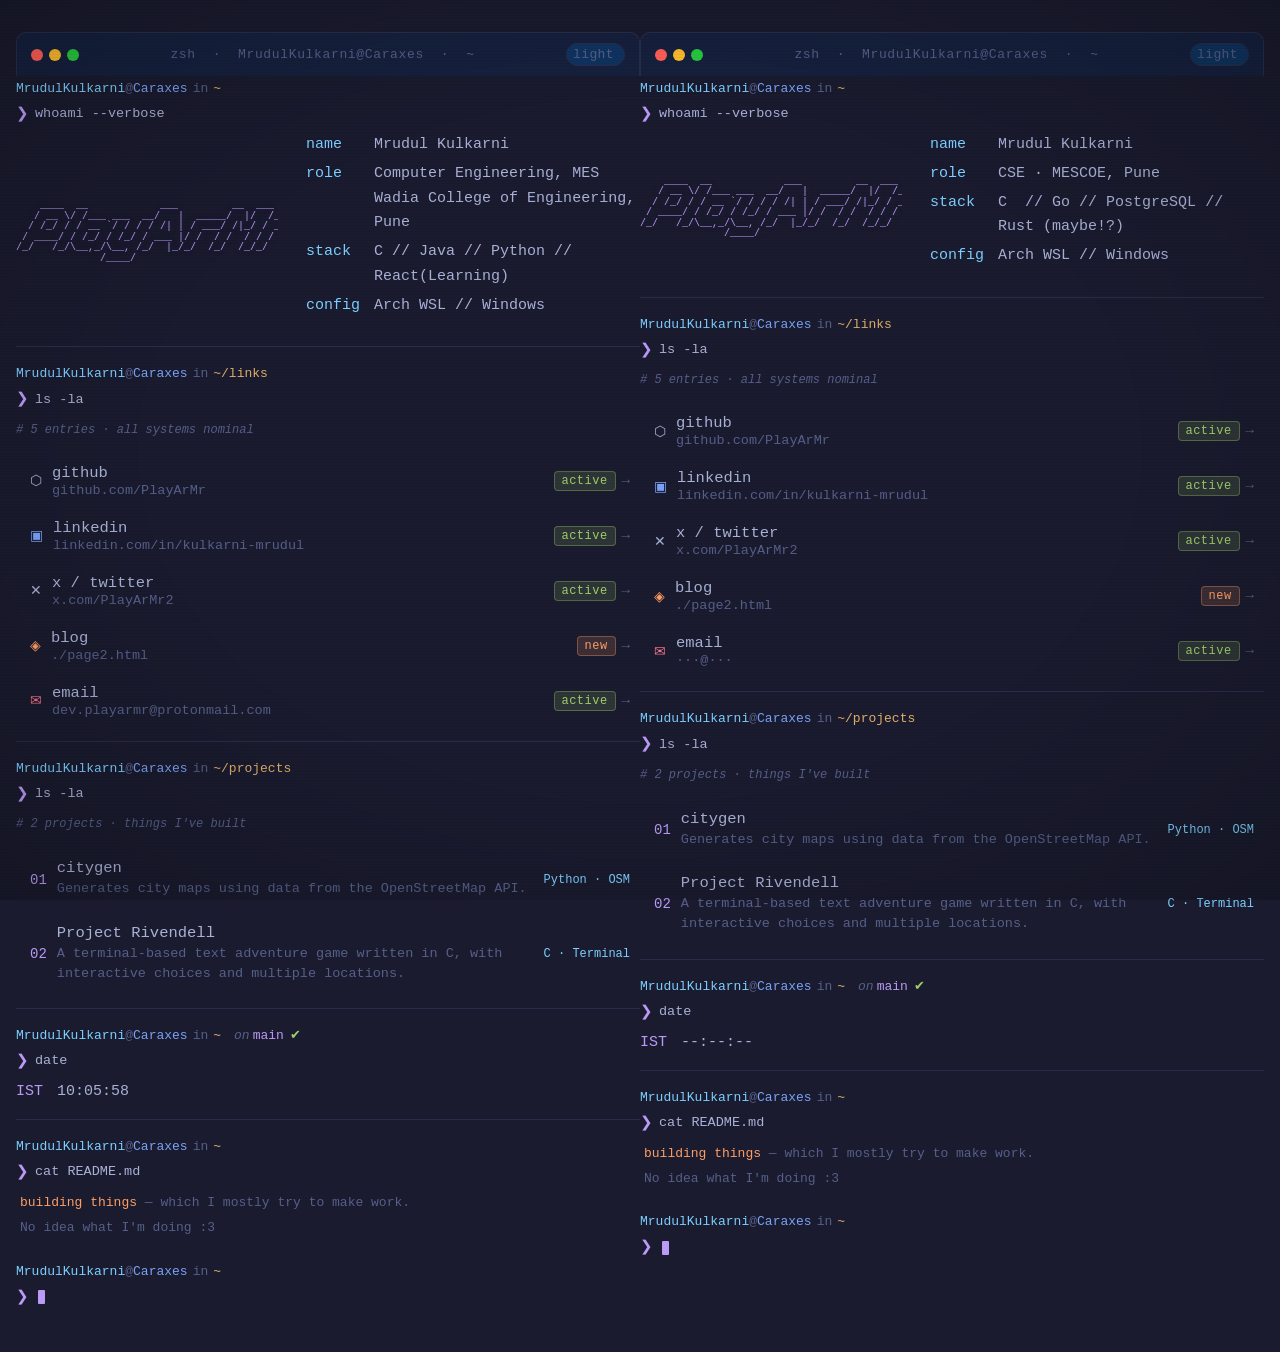
==== index.html @ 9d0b6195 "revamped theme" ====
<!DOCTYPE html>
<html lang="en">
<head>
<meta charset="UTF-8">
<meta name="viewport" content="width=device-width, initial-scale=1.0">
<title>MrudulKulkarni@Caraxes</title>
<style>

  @font-face {
    font-family: 'Fira Code Local';
    src: url('./fonts/FiraCode-Light.ttf') format('truetype');
    font-style: normal;
    font-weight: 300;
    font-display: swap;
  }

  @font-face {
    font-family: 'Fira Code Local';
    src: url('./fonts/FiraCode-Regular.ttf') format('truetype');
    font-style: normal;
    font-weight: 400;
    font-display: swap;
  }

  @font-face {
    font-family: 'Fira Code Local';
    src: url('./fonts/FiraCode-Medium.ttf') format('truetype');
    font-style: normal;
    font-weight: 500;
    font-display: swap;
  }

  @font-face {
    font-family: 'Fira Code Local';
    src: url('./fonts/FiraCode-SemiBold.ttf') format('truetype');
    font-style: normal;
    font-weight: 600;
    font-display: swap;
  }

  @font-face {
    font-family: 'Fira Code Local';
    src: url('./fonts/FiraCode-Bold.ttf') format('truetype');
    font-style: normal;
    font-weight: 700;
    font-display: swap;
  }

  *, *::before, *::after { box-sizing: border-box; margin: 0; padding: 0; }

  :root {
    /* AMOLED Cyberpunk — default */
    --bg: #000000;
    --bg2: #050608;
    --bg3: #0a0d10;
    --fg: #d7fff4;
    --dim: #66827a;
    --green: #39ff88;
    --blue: #00d9ff;
    --purple: #ff2bd6;
    --yellow: #ffe66d;
    --cyan: #00f0ff;
    --orange: #ff7a18;
    --pink: #ff2b6e;
    --red: #ff3158;
    --border: #17332f;
    --cursor: #39ff88;
    --seg-user: #00f0ff;
    --seg-host: #ff2bd6;
    --seg-dir: #ffe66d;
    --seg-git: #7a35ff;
    --seg-ok: #39ff88;
  }

  body.light {
    /* Mocha Sage — warm, soft, green-tinted light mode */
    --bg: #f0e6d6;
    --bg2: #e7dac7;
    --bg3: #d9c9b3;
    --fg: #342a22;
    --dim: #756b5f;
    --green: #617a62;
    --blue: #5b7770;
    --purple: #806879;
    --yellow: #9a7a4f;
    --cyan: #55766f;
    --orange: #966447;
    --pink: #8a6670;
    --red: #945e54;
    --border: #c5b39a;
    --cursor: #617a62;
    --seg-user: #55766f;
    --seg-host: #806879;
    --seg-dir: #806844;
    --seg-git: #70617a;
    --seg-ok: #617a62;
  }

  html, body {
    max-width: 100%;
    overflow-x: hidden;
  }

  body {
    background: var(--bg);
    color: var(--fg);
    font-family: 'Fira Code Local', 'Fira Code', 'Cascadia Mono', Consolas, monospace;
    min-height: 100vh;
    display: flex;
    align-items: flex-start;
    justify-content: center;
    padding: 2rem 1rem;
    transition: background 0.3s, color 0.3s;
  }

  .terminal { width: 100%; max-width: 700px; }


  /* ── CRT effect ─────────────────────────────────── */
  body::before {
    content: "";
    position: fixed;
    inset: 0;
    z-index: 9999;
    pointer-events: none;
    background: repeating-linear-gradient(
      to bottom,
      rgba(0, 240, 255, 0.035) 0px,
      rgba(0, 240, 255, 0.035) 1px,
      transparent 1px,
      transparent 3px
    );
    opacity: 0.7;
  }

  body::after {
    content: "";
    position: fixed;
    inset: 0;
    z-index: 10000;
    pointer-events: none;
    background: radial-gradient(
      ellipse at center,
      transparent 55%,
      rgba(0, 0, 0, 0.55) 100%
    );
  }

  body.light::before {
    background: repeating-linear-gradient(
      to bottom,
      rgba(70, 70, 55, 0.025) 0px,
      rgba(70, 70, 55, 0.025) 1px,
      transparent 1px,
      transparent 3px
    );
    opacity: 0.35;
  }

  body.light::after {
    background: radial-gradient(
      ellipse at center,
      transparent 58%,
      rgba(92, 76, 55, 0.08) 100%
    );
  }

  @media (prefers-reduced-motion: reduce) {
    body::before,
    body::after {
      opacity: 0.45;
    }
  }


  body.light::before {
    opacity: 0.22;
  }

  body.light::after {
    background: radial-gradient(
      ellipse at center,
      transparent 58%,
      rgba(92, 76, 55, 0.08) 100%
    );
  }

  body.light .window {
    box-shadow: 0 14px 45px rgba(76, 62, 43, 0.12);
  }


  body.light .ascii-art {
    color: #3f5f4b;
    font-weight: 600;
    text-shadow:
      0 1px 0 rgba(255, 250, 240, 0.75),
      0 0 1px rgba(63, 95, 75, 0.28);
    opacity: 1;
  }


  /* ── ASCII logo glitch ──────────────────────────── */
  .ascii-art {
    position: relative;
    animation: ascii-flicker 7s steps(1, end) infinite;
  }

  .ascii-art::before,
  .ascii-art::after {
    content: attr(data-ascii);
    position: absolute;
    inset: 0;
    pointer-events: none;
    white-space: pre;
    overflow: hidden;
    opacity: 0;
  }

  .ascii-art::before {
    color: var(--cyan);
    text-shadow: -2px 0 var(--cyan);
    animation: ascii-glitch-cyan 6s infinite steps(1, end);
  }

  .ascii-art::after {
    color: var(--pink);
    text-shadow: 2px 0 var(--pink);
    animation: ascii-glitch-pink 6s infinite steps(1, end);
  }

  @keyframes ascii-flicker {
    0%, 91%, 94%, 100% { opacity: 1; }
    92% { opacity: .92; }
    93% { opacity: .72; }
  }

  @keyframes ascii-glitch-cyan {
    0%, 88%, 90%, 100% {
      opacity: 0;
      transform: translateX(0);
      clip-path: inset(0 0 0 0);
    }
    89% {
      opacity: .7;
      transform: translateX(-3px);
      clip-path: inset(18% 0 61% 0);
    }
  }

  @keyframes ascii-glitch-pink {
    0%, 72%, 74%, 100% {
      opacity: 0;
      transform: translateX(0);
      clip-path: inset(0 0 0 0);
    }
    73% {
      opacity: .65;
      transform: translateX(3px);
      clip-path: inset(63% 0 14% 0);
    }
  }

  body.light .ascii-art::before,
  body.light .ascii-art::after {
    opacity: 0;
  }

  @media (prefers-reduced-motion: reduce) {
    .ascii-art,
    .ascii-art::before,
    .ascii-art::after {
      animation: none;
    }
  }

  /* ── Window chrome ─────────────────────────────── */
  .window-bar {
    background: var(--bg2);
    border: 1px solid var(--border);
    border-bottom: none;
    border-radius: 10px 10px 0 0;
    padding: 10px 14px;
    display: flex;
    align-items: center;
    gap: 10px;
    transition: background 0.3s, border-color 0.3s;
  }

  .dots { display: flex; gap: 6px; }
  .dot { width: 12px; height: 12px; border-radius: 50%; transition: filter 0.2s; }
  .dot:hover { filter: brightness(1.3); }
  .dot-red    { background: #ff5f57; }
  .dot-yellow { background: #febc2e; }
  .dot-green  { background: #28c840; }

  .win-title {
    flex: 1;
    text-align: center;
    font-size: 13px;
    color: var(--dim);
    letter-spacing: 0.05em;
    white-space: nowrap;
    overflow: hidden;
    text-overflow: ellipsis;
  }

  /* ── Theme toggle ──────────────────────────────── */
  .theme-btn {
    position: relative;
    display: flex;
    align-items: center;
    gap: 6px;
    background: var(--bg3);
    border: 1px solid var(--border);
    border-radius: 20px;
    padding: 3px 10px 3px 6px;
    cursor: pointer;
    font-family: inherit;
    font-size: 13px;
    color: var(--dim);
    transition: all 0.25s;
    flex-shrink: 0;
    letter-spacing: 0.03em;
    outline: none;
  }
  .theme-btn:hover { color: var(--purple); border-color: var(--purple); background: color-mix(in srgb, var(--purple) 10%, var(--bg2)); }
  .theme-btn:focus-visible { box-shadow: 0 0 0 2px var(--purple); }


  .line { margin-bottom: 6px; font-size: clamp(11.5px, 2.8vw, 13.5px); line-height: 1.65; word-break: break-word; }
  .line.gap { margin-bottom: 14px; }

  .comment { color: var(--dim); font-style: italic; font-size: clamp(10px, 2.4vw, 12px); }

  /* ── Starship-style prompt ─────────────────────── */
  /*
    Layout (Tokyo Night / Starship-inspired):

    Line 1:  [user@host] [~/path] [on  branch] [✓]
    Line 2:  ❯ command

    Segments use colored text groups, not powerline glyphs,
    to stay font-agnostic. Arrow separators between groups.
  */

  .prompt-block { margin-bottom: 4px; }

  .prompt-line1 {
    display: flex;
    flex-wrap: wrap;
    align-items: center;
    gap: 0;
    font-size: clamp(11px, 2.6vw, 13px);
    line-height: 2;
  }

  .prompt-line2 {
    display: flex;
    flex-wrap: wrap;
    align-items: center;
    font-size: clamp(11.5px, 2.8vw, 13.5px);
    line-height: 1.7;
  }

  /* Segment groups */
  .seg { display: inline-flex; align-items: center; gap: 0; }

  /* user@host — teal/cyan */
  .seg-user   { color: var(--cyan);   font-weight: 500; }
  .seg-at     { color: var(--dim);    }
  .seg-host   { color: var(--blue);   font-weight: 500; }

  /* separator */
  .sep { color: var(--dim); margin: 0 5px; }

  /* directory */
  .seg-dir    { color: var(--yellow); }

  /* git — "on  branch" style */
  .seg-git-wrap { display: inline-flex; align-items: center; gap: 3px; }
  .seg-on     { color: var(--dim);    font-style: italic; }
  .seg-branch { color: var(--purple); font-weight: 500; }

  /* exit status */
  .seg-ok     { color: var(--green);  margin-left: 6px; }

  /* line 2 — arrow + command */
  .ps-arrow   { color: var(--purple); margin-right: 6px; font-size: 1.1em; }
  .ps-cmd     { color: var(--fg); }

  /* ── Cursor ────────────────────────────────────── */
  .cursor-blink {
    display: inline-block;
    width: 7px; height: 14px;
    background: var(--cursor);
    vertical-align: middle;
    margin-left: 3px;
    animation: blink 1.1s steps(1) infinite;
    border-radius: 1px;
    transition: background 0.3s;
  }
  @keyframes blink { 0%,49%{opacity:1} 50%,100%{opacity:0} }



  .ascii-art {
    margin: 4px 0 12px;
    color: var(--purple);
    font-family: 'Fira Code Local', 'Fira Code', 'Cascadia Mono', Consolas, monospace;
    font-size: clamp(7px, 1.7vw, 10px);
    line-height: 1.05;
    white-space: pre;
    overflow-x: auto;
    user-select: none;
    text-shadow: 0 0 8px color-mix(in srgb, var(--purple) 25%, transparent);
  }


  /* ── Fastfetch-style identity block ─────────────── */
  .fastfetch {
    display: grid;
    grid-template-columns: minmax(0, 42%) minmax(0, 1fr);
    align-items: center;
    gap: clamp(12px, 3vw, 22px);
    margin: 4px 0 10px;
    min-width: 0;
    max-width: 100%;
    overflow: hidden;
  }

  .fastfetch .ascii-art {
    margin: 0;
    min-width: 0;
    max-width: 100%;
    overflow: hidden;
  }

  .fastfetch .whoami-block {
    margin: 0;
    min-width: 0;
  }

  @media (max-width: 560px) {
    .fastfetch {
      grid-template-columns: 1fr;
      gap: 12px;
      overflow: visible;
    }

    .fastfetch .ascii-art {
      overflow-x: auto;
      max-width: 100%;
    }
  }

  /* ── Projects ───────────────────────────────────── */
  .projects { display: grid; gap: 4px; margin: 4px 0 2px; }
  .project-row {
    display: grid;
    grid-template-columns: auto 1fr auto;
    align-items: center;
    gap: 10px;
    padding: 10px 10px 10px 12px;
    border-left: 2px solid transparent;
    border-radius: 0 6px 6px 0;
    color: inherit;
    transition: border-color 0.15s, background 0.15s;
  }
  .project-row:hover, .project-row:focus-visible {
    border-left-color: var(--purple);
    background: color-mix(in srgb, var(--purple) 6%, transparent);
    outline: none;
  }
  .project-index { color: var(--purple); font-size: 14px; }
  .project-info { min-width: 0; }
  .project-name {
    display: block;
    color: var(--fg);
    font-size: clamp(14px, 3vw, 15.5px);
    font-weight: 500;
  }
  .project-desc {
    display: block;
    margin-top: 2px;
    color: var(--dim);
    font-size: clamp(11.5px, 2.4vw, 13.5px);
    line-height: 1.5;
  }
  .project-stack {
    color: var(--cyan);
    font-size: clamp(11px, 2.2vw, 12px);
    white-space: nowrap;
  }
  @media (max-width: 520px) {
    .project-row { grid-template-columns: auto 1fr; }
    .project-stack { grid-column: 2; white-space: normal; }
  }

  /* ── Misc layout ───────────────────────────────── */
  .divider {
    border: none;
    border-top: 1px solid var(--border);
    margin: 14px 0;
    transition: border-color 0.3s;
  }

  .whoami-block {
    display: grid;
    grid-template-columns: auto 1fr;
    gap: 4px 14px;
    margin: 4px 0 2px;
    font-size: clamp(13px, 2.7vw, 15px);
  }
  .wk { color: var(--cyan); white-space: nowrap; }
  .wv { color: var(--fg); word-break: break-word; }

  .readme {
    font-size: clamp(11.5px, 2.6vw, 13px);
    line-height: 1.9;
    padding-left: 4px;
    margin-top: 6px;
    margin-bottom: 18px;
  }

  .clock-block {
    display: grid;
    grid-template-columns: auto 1fr;
    gap: 4px 14px;
    margin: 4px 0;
    font-size: clamp(13px, 2.7vw, 15px);
  }
  .ck { color: var(--purple); white-space: nowrap; }
  .cv { color: var(--fg); font-variant-numeric: tabular-nums; }

  /* ── Link rows ─────────────────────────────────── */
  a { text-decoration: none; }

  .link-row {
    display: flex;
    align-items: center;
    padding: 9px 10px 9px 12px;
    border-left: 2px solid transparent;
    transition: border-color 0.15s, background 0.15s;
    border-radius: 0 6px 6px 0;
    margin-bottom: 3px;
    gap: 10px;
    min-width: 0;
    color: inherit;
  }
  .link-row:hover, .link-row:focus-visible {
    border-left-color: var(--purple);
    background: color-mix(in srgb, var(--purple) 6%, transparent);
    outline: none;
  }
  .link-row:hover .link-arrow { color: var(--purple); }
  .link-row:hover .link-name  { color: var(--fg); font-weight: 500; }

  .link-icon { font-size: 14px; flex-shrink: 0; }
  .icon-github   { color: var(--fg);     }
  .icon-linkedin { color: var(--blue);   }
  .icon-blog     { color: var(--orange); }
  .icon-x        { color: var(--fg);     }
  .icon-mail     { color: var(--pink);   }

  .link-info { display: flex; flex-direction: column; min-width: 0; flex: 1; gap: 1px; }
  .link-name { font-size: clamp(14px, 3vw, 15.5px); color: var(--fg); font-weight: 400; transition: color 0.15s; }
  .link-url  { font-size: clamp(11.5px, 2.4vw, 13.5px); color: var(--dim); white-space: nowrap; overflow: hidden; text-overflow: ellipsis; }

  .link-right { display: flex; align-items: center; gap: 6px; flex-shrink: 0; }

  .badge {
    font-size: clamp(11px, 2.2vw, 12px);
    padding: 2px 7px;
    border-radius: 4px;
    font-weight: 500;
    letter-spacing: 0.04em;
    white-space: nowrap;
  }
  .badge-active {
    background: color-mix(in srgb, var(--green) 15%, transparent);
    color: var(--green);
    border: 1px solid color-mix(in srgb, var(--green) 35%, transparent);
  }
  .badge-new {
    background: color-mix(in srgb, var(--orange) 15%, transparent);
    color: var(--orange);
    border: 1px solid color-mix(in srgb, var(--orange) 35%, transparent);
  }

  .link-arrow { color: var(--dim); font-size: 14px; transition: color 0.15s; }

  @media (prefers-reduced-motion: reduce) {
    .cursor-blink { animation: none; opacity: 1; }
  }
</style>
</head>
<body id="body">
<div class="terminal">

  <!-- Window chrome -->
  <div class="window-bar">
    <div class="dots">
      <div class="dot dot-red"    title="Close"></div>
      <div class="dot dot-yellow" title="Minimize"></div>
      <div class="dot dot-green"  title="Maximize"></div>
    </div>
    <div class="win-title">zsh &nbsp;·&nbsp; MrudulKulkarni@Caraxes &nbsp;·&nbsp; ~</div>
    <button class="theme-btn" onclick="toggleTheme()" id="toggleBtn" aria-label="Toggle colour theme">
      <span id="themeLabel">light</span>
    </button>
  </div>

  <div class="terminal-body">

    <!-- whoami -->
    <div class="line">
      <div class="prompt-block">
        <div class="prompt-line1">
          <span class="seg">
            <span class="seg-user">MrudulKulkarni</span><span class="seg-at">@</span><span class="seg-host">Caraxes</span>
          </span>
          <span class="sep">in</span>
          <span class="seg">
            <span class="seg-dir">~</span>
          </span>
        </div>
        <div class="prompt-line2">
          <span class="ps-arrow">❯</span>
          <span class="ps-cmd">whoami --verbose</span>
        </div>
      </div>
    </div>

    <div class="fastfetch">
      <pre class="ascii-art" aria-label="ASCII art" data-ascii="    ____  __            ___         __  ___    
   / __ \/ /___ ___  __/   |  _____/  |/  /____
  / /_/ / / __ `/ / / / /| | / ___/ /|_/ / ___/
 / ____/ / /_/ / /_/ / ___ |/ /  / /  / / /    
/_/   /_/\__,_/\__, /_/  |_/_/  /_/  /_/_/     
              /____/                            ">    ____  __            ___         __  ___    
   / __ \/ /___ ___  __/   |  _____/  |/  /____
  / /_/ / / __ `/ / / / /| | / ___/ /|_/ / ___/
 / ____/ / /_/ / /_/ / ___ |/ /  / /  / / /    
/_/   /_/\__,_/\__, /_/  |_/_/  /_/  /_/_/     
              /____/                            </pre>
      <div class="line gap">
      <div class="whoami-block">
        <span class="wk">name</span>   <span class="wv">Mrudul Kulkarni</span>
        <span class="wk">role</span>   <span class="wv">Computer Engineering, MES Wadia College of Engineering, Pune</span>
        <span class="wk">stack</span>  <span class="wv">C // Java // Python // React(Learning)</span>
        <span class="wk">config</span> <span class="wv">Arch WSL // Windows</span>
      </div>
    </div>
    </div><hr class="divider">

    <!-- ls links -->
    <div class="line">
      <div class="prompt-block">
        <div class="prompt-line1">
          <span class="seg">
            <span class="seg-user">MrudulKulkarni</span><span class="seg-at">@</span><span class="seg-host">Caraxes</span>
          </span>
          <span class="sep">in</span>
          <span class="seg">
            <span class="seg-dir">~/links</span>
          </span>
        </div>
        <div class="prompt-line2">
          <span class="ps-arrow">❯</span>
          <span class="ps-cmd">ls -la</span>
        </div>
      </div>
    </div>

    <div class="line gap">
      <span class="comment"># 5 entries · all systems nominal</span>
    </div>

    <a class="link-row" href="https://github.com/PlayArMr" target="_blank" rel="noopener">
      <span class="link-icon icon-github">⬡</span>
      <div class="link-info">
        <span class="link-name">github</span>
        <span class="link-url">github.com/PlayArMr</span>
      </div>
      <div class="link-right">
        <span class="badge badge-active">active</span>
        <span class="link-arrow">→</span>
      </div>
    </a>

    <a class="link-row" href="https://linkedin.com/in/kulkarni-mrudul" target="_blank" rel="noopener">
      <span class="link-icon icon-linkedin">▣</span>
      <div class="link-info">
        <span class="link-name">linkedin</span>
        <span class="link-url">linkedin.com/in/kulkarni-mrudul</span>
      </div>
      <div class="link-right">
        <span class="badge badge-active">active</span>
        <span class="link-arrow">→</span>
      </div>
    </a>

    <a class="link-row" href="https://x.com/PlayArMr2" target="_blank" rel="noopener">
      <span class="link-icon icon-x">✕</span>
      <div class="link-info">
        <span class="link-name">x / twitter</span>
        <span class="link-url">x.com/PlayArMr2</span>
      </div>
      <div class="link-right">
        <span class="badge badge-active">active</span>
        <span class="link-arrow">→</span>
      </div>
    </a>

    <a class="link-row" href="./page2.html">
      <span class="link-icon icon-blog">◈</span>
      <div class="link-info">
        <span class="link-name">blog</span>
        <span class="link-url">./page2.html</span>
      </div>
      <div class="link-right">
        <span class="badge badge-new">new</span>
        <span class="link-arrow">→</span>
      </div>
    </a>

    <a class="link-row" id="email-link" href="#">
      <span class="link-icon icon-mail">✉</span>
      <div class="link-info">
        <span class="link-name">email</span>
        <span class="link-url" id="email-display">···@···</span>
      </div>
      <div class="link-right">
        <span class="badge badge-active">active</span>
        <span class="link-arrow">→</span>
      </div>
    </a>


    <hr class="divider">

    <!-- projects -->
    <div class="line">
      <div class="prompt-block">
        <div class="prompt-line1">
          <span class="seg">
            <span class="seg-user">MrudulKulkarni</span><span class="seg-at">@</span><span class="seg-host">Caraxes</span>
          </span>
          <span class="sep">in</span>
          <span class="seg">
            <span class="seg-dir">~/projects</span>
          </span>
        </div>
        <div class="prompt-line2">
          <span class="ps-arrow">❯</span>
          <span class="ps-cmd">ls -la</span>
        </div>
      </div>
    </div>

    <div class="line gap">
      <span class="comment"># 2 projects · things I've built</span>
    </div>

    <div class="projects">
      <a class="project-row" href="https://github.com/PlayArMr/citygen" target="_blank" rel="noopener" aria-label="CityGen">
        <span class="project-index">01</span>
        <span class="project-info">
          <span class="project-name">citygen</span>
          <span class="project-desc">Generates city maps using data from the OpenStreetMap API.</span>
        </span>
        <span class="project-stack">Python · OSM</span>
      </a>

      <a class="project-row" href="https://github.com/PlayArMr/Project_Rivendell" target="_blank" rel="noopener" aria-label="Project Rivendell">
        <span class="project-index">02</span>
        <span class="project-info">
          <span class="project-name">Project Rivendell</span>
          <span class="project-desc">A terminal-based text adventure game written in C, with interactive choices and multiple locations.</span>
        </span>
        <span class="project-stack">C · Terminal</span>
      </a>
    </div>

    <hr class="divider">

    <!-- date -->
    <div class="line">
      <div class="prompt-block">
        <div class="prompt-line1">
          <span class="seg">
            <span class="seg-user">MrudulKulkarni</span><span class="seg-at">@</span><span class="seg-host">Caraxes</span>
          </span>
          <span class="sep">in</span>
          <span class="seg">
            <span class="seg-dir">~</span>
          </span>
          <span class="sep" style="margin-left:8px;"></span>
          <span class="seg-git-wrap">
            <span class="seg-on">on</span>
            
            <span class="seg-branch">main</span>
          </span>
          <span class="seg-ok" title="last exit: 0">✔</span>
        </div>
        <div class="prompt-line2">
          <span class="ps-arrow">❯</span>
          <span class="ps-cmd">date</span>
        </div>
      </div>
    </div>

    <div class="line gap">
      <div class="clock-block">
        <span class="ck">IST</span><span class="cv" id="clock-ist">--:--:--</span>
      </div>
    </div>

    <hr class="divider">

    <!-- README -->
    <div class="line">
      <div class="prompt-block">
        <div class="prompt-line1">
          <span class="seg">
            <span class="seg-user">MrudulKulkarni</span><span class="seg-at">@</span><span class="seg-host">Caraxes</span>
          </span>
          <span class="sep">in</span>
          <span class="seg">
            <span class="seg-dir">~</span>
          </span>
        </div>
        <div class="prompt-line2">
          <span class="ps-arrow">❯</span>
          <span class="ps-cmd">cat README.md</span>
        </div>
      </div>
    </div>

    <div class="readme">
      <span style="color:var(--orange)">building things</span><span style="color:var(--dim)"> — which I mostly try to make work.</span><br>
      <span style="color:var(--dim)">No idea what I'm doing :3</span>
    </div>

    <!-- Final blinking prompt -->
    <div class="prompt-block">
      <div class="prompt-line1">
        <span class="seg">
          <span class="seg-user">MrudulKulkarni</span><span class="seg-at">@</span><span class="seg-host">Caraxes</span>
        </span>
        <span class="sep">in</span>
        <span class="seg">
          <span class="seg-dir">~</span>
        </span>
      </div>
      <div class="prompt-line2">
        <span class="ps-arrow">❯</span>
        <span class="cursor-blink"></span>
      </div>
    </div>

  </div>
</div>

<script>
  function toggleTheme() {
    const body  = document.getElementById('body');
    const label = document.getElementById('themeLabel');
    const isLight = body.classList.toggle('light');
    label.textContent = isLight ? 'dark' : 'light';
  }

  function pad(n) { return String(n).padStart(2, '0'); }

  function formatTime(date, offsetMinutes) {
    const utcMs = date.getTime() + date.getTimezoneOffset() * 60000;
    const local  = new Date(utcMs + offsetMinutes * 60000);
    return pad(local.getHours()) + ':' + pad(local.getMinutes()) + ':' + pad(local.getSeconds());
  }
  function updateClocks() {
    const now = new Date();
    document.getElementById('clock-ist').textContent = formatTime(now, 330);
  }

  updateClocks();
  setInterval(updateClocks, 1000);

  (function() {
    const user   = 'dev.playarmr';
    const domain = 'protonmail.com';
    const addr   = user + '@' + domain;
    document.getElementById('email-link').href             = 'mailto:' + addr;
    document.getElementById('email-display').textContent   = addr;
  })();
</script>
</body>
</html>
<!DOCTYPE html>
<html lang="en">
<head>
<meta charset="UTF-8">
<meta name="viewport" content="width=device-width, initial-scale=1.0">
<title>MrudulKulkarni@Caraxes</title>
<style>

  @font-face {
    font-family: 'Fira Code Local';
    src: url('./fonts/FiraCode-Light.ttf') format('truetype');
    font-style: normal;
    font-weight: 300;
    font-display: swap;
  }

  @font-face {
    font-family: 'Fira Code Local';
    src: url('./fonts/FiraCode-Regular.ttf') format('truetype');
    font-style: normal;
    font-weight: 400;
    font-display: swap;
  }

  @font-face {
    font-family: 'Fira Code Local';
    src: url('./fonts/FiraCode-Medium.ttf') format('truetype');
    font-style: normal;
    font-weight: 500;
    font-display: swap;
  }

  @font-face {
    font-family: 'Fira Code Local';
    src: url('./fonts/FiraCode-SemiBold.ttf') format('truetype');
    font-style: normal;
    font-weight: 600;
    font-display: swap;
  }

  @font-face {
    font-family: 'Fira Code Local';
    src: url('./fonts/FiraCode-Bold.ttf') format('truetype');
    font-style: normal;
    font-weight: 700;
    font-display: swap;
  }

  *, *::before, *::after { box-sizing: border-box; margin: 0; padding: 0; }

  :root {
    /* Tokyo Night Dark */
    --bg:        #1a1b2e;
    --bg2:       #16213e;
    --bg3:       #0f3460;
    --fg:        #a9b1d6;
    --dim:       #565f89;
    --green:     #9ece6a;
    --blue:      #7aa2f7;
    --purple:    #bb9af7;
    --yellow:    #e0af68;
    --cyan:      #7dcfff;
    --orange:    #ff9e64;
    --pink:      #f7768e;
    --red:       #f7768e;
    --border:    #2a2d4a;
    --cursor:    #bb9af7;

    /* Powerline segment bg colors */
    --seg-user:   #41a6b5;
    --seg-host:   #7aa2f7;
    --seg-dir:    #394b70;
    --seg-git:    #3d59a1;
    --seg-ok:     #9ece6a;
  }

  body.light {
    --bg:        #d5d6db;
    --bg2:       #cbccd1;
    --bg3:       #9699a3;
    --fg:        #343b58;
    --dim:       #8c8fa1;
    --green:     #485e30;
    --blue:      #34548a;
    --purple:    #5a4a78;
    --yellow:    #8f5e15;
    --cyan:      #0f4b6e;
    --orange:    #965027;
    --pink:      #8c4351;
    --red:       #8c4351;
    --border:    #b8bac8;
    --cursor:    #5a4a78;

    --seg-user:   #166775;
    --seg-host:   #34548a;
    --seg-dir:    #8c96c3;
    --seg-git:    #3d59a1;
    --seg-ok:     #485e30;
  }

  body {
    background: var(--bg);
    color: var(--fg);
    font-family: 'Fira Code Local', 'Fira Code', 'Cascadia Mono', Consolas, monospace;
    min-height: 100vh;
    display: flex;
    align-items: flex-start;
    justify-content: center;
    padding: 2rem 1rem;
    transition: background 0.3s, color 0.3s;
  }

  .terminal { width: 100%; max-width: 700px; }


  /* ── CRT effect ─────────────────────────────────── */
  body::before {
    content: "";
    position: fixed;
    inset: 0;
    z-index: 9999;
    pointer-events: none;
    background: repeating-linear-gradient(
      to bottom,
      rgba(0, 0, 0, 0.055) 0px,
      rgba(0, 0, 0, 0.055) 1px,
      transparent 1px,
      transparent 3px
    );
    opacity: 0.7;
  }

  body::after {
    content: "";
    position: fixed;
    inset: 0;
    z-index: 10000;
    pointer-events: none;
    background: radial-gradient(
      ellipse at center,
      transparent 55%,
      rgba(0, 0, 0, 0.18) 100%
    );
  }

  @media (prefers-reduced-motion: reduce) {
    body::before,
    body::after {
      opacity: 0.45;
    }
  }

  /* ── Window chrome ─────────────────────────────── */
  .window-bar {
    background: var(--bg2);
    border: 1px solid var(--border);
    border-bottom: none;
    border-radius: 10px 10px 0 0;
    padding: 10px 14px;
    display: flex;
    align-items: center;
    gap: 10px;
    transition: background 0.3s, border-color 0.3s;
  }

  .dots { display: flex; gap: 6px; }
  .dot { width: 12px; height: 12px; border-radius: 50%; transition: filter 0.2s; }
  .dot:hover { filter: brightness(1.3); }
  .dot-red    { background: #ff5f57; }
  .dot-yellow { background: #febc2e; }
  .dot-green  { background: #28c840; }

  .win-title {
    flex: 1;
    text-align: center;
    font-size: 13px;
    color: var(--dim);
    letter-spacing: 0.05em;
    white-space: nowrap;
    overflow: hidden;
    text-overflow: ellipsis;
  }

  /* ── Theme toggle ──────────────────────────────── */
  .theme-btn {
    position: relative;
    display: flex;
    align-items: center;
    gap: 6px;
    background: var(--bg3);
    border: 1px solid var(--border);
    border-radius: 20px;
    padding: 3px 10px 3px 6px;
    cursor: pointer;
    font-family: inherit;
    font-size: 13px;
    color: var(--dim);
    transition: all 0.25s;
    flex-shrink: 0;
    letter-spacing: 0.03em;
    outline: none;
  }
  .theme-btn:hover { color: var(--purple); border-color: var(--purple); background: color-mix(in srgb, var(--purple) 10%, var(--bg2)); }
  .theme-btn:focus-visible { box-shadow: 0 0 0 2px var(--purple); }


  .line { margin-bottom: 6px; font-size: clamp(11.5px, 2.8vw, 13.5px); line-height: 1.65; word-break: break-word; }
  .line.gap { margin-bottom: 14px; }

  .comment { color: var(--dim); font-style: italic; font-size: clamp(10px, 2.4vw, 12px); }

  /* ── Starship-style prompt ─────────────────────── */
  /*
    Layout (Tokyo Night / Starship-inspired):

    Line 1:  [user@host] [~/path] [on  branch] [✓]
    Line 2:  ❯ command

    Segments use colored text groups, not powerline glyphs,
    to stay font-agnostic. Arrow separators between groups.
  */

  .prompt-block { margin-bottom: 4px; }

  .prompt-line1 {
    display: flex;
    flex-wrap: wrap;
    align-items: center;
    gap: 0;
    font-size: clamp(11px, 2.6vw, 13px);
    line-height: 2;
  }

  .prompt-line2 {
    display: flex;
    flex-wrap: wrap;
    align-items: center;
    font-size: clamp(11.5px, 2.8vw, 13.5px);
    line-height: 1.7;
  }

  /* Segment groups */
  .seg { display: inline-flex; align-items: center; gap: 0; }

  /* user@host — teal/cyan */
  .seg-user   { color: var(--cyan);   font-weight: 500; }
  .seg-at     { color: var(--dim);    }
  .seg-host   { color: var(--blue);   font-weight: 500; }

  /* separator */
  .sep { color: var(--dim); margin: 0 5px; }

  /* directory */
  .seg-dir    { color: var(--yellow); }

  /* git — "on  branch" style */
  .seg-git-wrap { display: inline-flex; align-items: center; gap: 3px; }
  .seg-on     { color: var(--dim);    font-style: italic; }
  .seg-branch { color: var(--purple); font-weight: 500; }

  /* exit status */
  .seg-ok     { color: var(--green);  margin-left: 6px; }

  /* line 2 — arrow + command */
  .ps-arrow   { color: var(--purple); margin-right: 6px; font-size: 1.1em; }
  .ps-cmd     { color: var(--fg); }

  /* ── Cursor ────────────────────────────────────── */
  .cursor-blink {
    display: inline-block;
    width: 7px; height: 14px;
    background: var(--cursor);
    vertical-align: middle;
    margin-left: 3px;
    animation: blink 1.1s steps(1) infinite;
    border-radius: 1px;
    transition: background 0.3s;
  }
  @keyframes blink { 0%,49%{opacity:1} 50%,100%{opacity:0} }



  .ascii-art {
    margin: 4px 0 12px;
    color: var(--purple);
    font-family: 'Fira Code Local', 'Fira Code', 'Cascadia Mono', Consolas, monospace;
    font-size: clamp(7px, 1.7vw, 10px);
    line-height: 1.05;
    white-space: pre;
    overflow-x: auto;
    user-select: none;
    text-shadow: 0 0 8px color-mix(in srgb, var(--purple) 25%, transparent);
  }


  /* ── Fastfetch-style identity block ─────────────── */
  .fastfetch {
    display: grid;
    grid-template-columns: minmax(170px, 42%) 1fr;
    align-items: center;
    gap: clamp(16px, 4vw, 28px);
    margin: 4px 0 10px;
  }

  .fastfetch .ascii-art {
    margin: 0;
  }

  .fastfetch .whoami-block {
    margin: 0;
  }

  @media (max-width: 560px) {
    .fastfetch {
      grid-template-columns: 1fr;
      gap: 12px;
    }
  }

  /* ── Projects ───────────────────────────────────── */
  .projects { display: grid; gap: 4px; margin: 4px 0 2px; }
  .project-row {
    display: grid;
    grid-template-columns: auto 1fr auto;
    align-items: center;
    gap: 10px;
    padding: 10px 10px 10px 12px;
    border-left: 2px solid transparent;
    border-radius: 0 6px 6px 0;
    color: inherit;
    transition: border-color 0.15s, background 0.15s;
  }
  .project-row:hover, .project-row:focus-visible {
    border-left-color: var(--purple);
    background: color-mix(in srgb, var(--purple) 6%, transparent);
    outline: none;
  }
  .project-index { color: var(--purple); font-size: 14px; }
  .project-info { min-width: 0; }
  .project-name {
    display: block;
    color: var(--fg);
    font-size: clamp(14px, 3vw, 15.5px);
    font-weight: 500;
  }
  .project-desc {
    display: block;
    margin-top: 2px;
    color: var(--dim);
    font-size: clamp(11.5px, 2.4vw, 13.5px);
    line-height: 1.5;
  }
  .project-stack {
    color: var(--cyan);
    font-size: clamp(11px, 2.2vw, 12px);
    white-space: nowrap;
  }
  @media (max-width: 520px) {
    .project-row { grid-template-columns: auto 1fr; }
    .project-stack { grid-column: 2; white-space: normal; }
  }

  /* ── Misc layout ───────────────────────────────── */
  .divider {
    border: none;
    border-top: 1px solid var(--border);
    margin: 14px 0;
    transition: border-color 0.3s;
  }

  .whoami-block {
    display: grid;
    grid-template-columns: auto 1fr;
    gap: 4px 14px;
    margin: 4px 0 2px;
    font-size: clamp(13px, 2.7vw, 15px);
  }
  .wk { color: var(--cyan); white-space: nowrap; }
  .wv { color: var(--fg); word-break: break-word; }

  .readme {
    font-size: clamp(11.5px, 2.6vw, 13px);
    line-height: 1.9;
    padding-left: 4px;
    margin-top: 6px;
    margin-bottom: 18px;
  }

  .clock-block {
    display: grid;
    grid-template-columns: auto 1fr;
    gap: 4px 14px;
    margin: 4px 0;
    font-size: clamp(13px, 2.7vw, 15px);
  }
  .ck { color: var(--purple); white-space: nowrap; }
  .cv { color: var(--fg); font-variant-numeric: tabular-nums; }

  /* ── Link rows ─────────────────────────────────── */
  a { text-decoration: none; }

  .link-row {
    display: flex;
    align-items: center;
    padding: 9px 10px 9px 12px;
    border-left: 2px solid transparent;
    transition: border-color 0.15s, background 0.15s;
    border-radius: 0 6px 6px 0;
    margin-bottom: 3px;
    gap: 10px;
    min-width: 0;
    color: inherit;
  }
  .link-row:hover, .link-row:focus-visible {
    border-left-color: var(--purple);
    background: color-mix(in srgb, var(--purple) 6%, transparent);
    outline: none;
  }
  .link-row:hover .link-arrow { color: var(--purple); }
  .link-row:hover .link-name  { color: var(--fg); font-weight: 500; }

  .link-icon { font-size: 14px; flex-shrink: 0; }
  .icon-github   { color: var(--fg);     }
  .icon-linkedin { color: var(--blue);   }
  .icon-blog     { color: var(--orange); }
  .icon-x        { color: var(--fg);     }
  .icon-mail     { color: var(--pink);   }

  .link-info { display: flex; flex-direction: column; min-width: 0; flex: 1; gap: 1px; }
  .link-name { font-size: clamp(14px, 3vw, 15.5px); color: var(--fg); font-weight: 400; transition: color 0.15s; }
  .link-url  { font-size: clamp(11.5px, 2.4vw, 13.5px); color: var(--dim); white-space: nowrap; overflow: hidden; text-overflow: ellipsis; }

  .link-right { display: flex; align-items: center; gap: 6px; flex-shrink: 0; }

  .badge {
    font-size: clamp(11px, 2.2vw, 12px);
    padding: 2px 7px;
    border-radius: 4px;
    font-weight: 500;
    letter-spacing: 0.04em;
    white-space: nowrap;
  }
  .badge-active {
    background: color-mix(in srgb, var(--green) 15%, transparent);
    color: var(--green);
    border: 1px solid color-mix(in srgb, var(--green) 35%, transparent);
  }
  .badge-new {
    background: color-mix(in srgb, var(--orange) 15%, transparent);
    color: var(--orange);
    border: 1px solid color-mix(in srgb, var(--orange) 35%, transparent);
  }

  .link-arrow { color: var(--dim); font-size: 14px; transition: color 0.15s; }

  @media (prefers-reduced-motion: reduce) {
    .cursor-blink { animation: none; opacity: 1; }
  }
</style>
</head>
<body id="body">
<div class="terminal">

  <!-- Window chrome -->
  <div class="window-bar">
    <div class="dots">
      <div class="dot dot-red"    title="Close"></div>
      <div class="dot dot-yellow" title="Minimize"></div>
      <div class="dot dot-green"  title="Maximize"></div>
    </div>
    <div class="win-title">zsh &nbsp;·&nbsp; MrudulKulkarni@Caraxes &nbsp;·&nbsp; ~</div>
    <button class="theme-btn" onclick="toggleTheme()" id="toggleBtn" aria-label="Toggle colour theme">
      <span id="themeLabel">light</span>
    </button>
  </div>

  <div class="terminal-body">

    <!-- whoami -->
    <div class="line">
      <div class="prompt-block">
        <div class="prompt-line1">
          <span class="seg">
            <span class="seg-user">MrudulKulkarni</span><span class="seg-at">@</span><span class="seg-host">Caraxes</span>
          </span>
          <span class="sep">in</span>
          <span class="seg">
            <span class="seg-dir">~</span>
          </span>
        </div>
        <div class="prompt-line2">
          <span class="ps-arrow">❯</span>
          <span class="ps-cmd">whoami --verbose</span>
        </div>
      </div>
    </div>

    <div class="fastfetch">
      <pre class="ascii-art" aria-label="ASCII art">    ____  __            ___         __  ___    
   / __ \/ /___ ___  __/   |  _____/  |/  /____
  / /_/ / / __ `/ / / / /| | / ___/ /|_/ / ___/
 / ____/ / /_/ / /_/ / ___ |/ /  / /  / / /    
/_/   /_/\__,_/\__, /_/  |_/_/  /_/  /_/_/     
              /____/                            </pre>
      <div class="line gap">
      <div class="whoami-block">
        <span class="wk">name</span>   <span class="wv">Mrudul Kulkarni</span>
        <span class="wk">role</span>   <span class="wv">CSE · MESCOE, Pune</span>
        <span class="wk">stack</span>  <span class="wv">C &nbsp;// Go // PostgreSQL // Rust (maybe!?)</span>
        <span class="wk">config</span> <span class="wv">Arch WSL // Windows</span>
      </div>
    </div>
    </div><hr class="divider">

    <!-- ls links -->
    <div class="line">
      <div class="prompt-block">
        <div class="prompt-line1">
          <span class="seg">
            <span class="seg-user">MrudulKulkarni</span><span class="seg-at">@</span><span class="seg-host">Caraxes</span>
          </span>
          <span class="sep">in</span>
          <span class="seg">
            <span class="seg-dir">~/links</span>
          </span>
        </div>
        <div class="prompt-line2">
          <span class="ps-arrow">❯</span>
          <span class="ps-cmd">ls -la</span>
        </div>
      </div>
    </div>

    <div class="line gap">
      <span class="comment"># 5 entries · all systems nominal</span>
    </div>

    <a class="link-row" href="https://github.com/PlayArMr" target="_blank" rel="noopener">
      <span class="link-icon icon-github">⬡</span>
      <div class="link-info">
        <span class="link-name">github</span>
        <span class="link-url">github.com/PlayArMr</span>
      </div>
      <div class="link-right">
        <span class="badge badge-active">active</span>
        <span class="link-arrow">→</span>
      </div>
    </a>

    <a class="link-row" href="https://linkedin.com/in/kulkarni-mrudul" target="_blank" rel="noopener">
      <span class="link-icon icon-linkedin">▣</span>
      <div class="link-info">
        <span class="link-name">linkedin</span>
        <span class="link-url">linkedin.com/in/kulkarni-mrudul</span>
      </div>
      <div class="link-right">
        <span class="badge badge-active">active</span>
        <span class="link-arrow">→</span>
      </div>
    </a>

    <a class="link-row" href="https://x.com/PlayArMr2" target="_blank" rel="noopener">
      <span class="link-icon icon-x">✕</span>
      <div class="link-info">
        <span class="link-name">x / twitter</span>
        <span class="link-url">x.com/PlayArMr2</span>
      </div>
      <div class="link-right">
        <span class="badge badge-active">active</span>
        <span class="link-arrow">→</span>
      </div>
    </a>

    <a class="link-row" href="./page2.html">
      <span class="link-icon icon-blog">◈</span>
      <div class="link-info">
        <span class="link-name">blog</span>
        <span class="link-url">./page2.html</span>
      </div>
      <div class="link-right">
        <span class="badge badge-new">new</span>
        <span class="link-arrow">→</span>
      </div>
    </a>

    <a class="link-row" id="email-link" href="#">
      <span class="link-icon icon-mail">✉</span>
      <div class="link-info">
        <span class="link-name">email</span>
        <span class="link-url" id="email-display">···@···</span>
      </div>
      <div class="link-right">
        <span class="badge badge-active">active</span>
        <span class="link-arrow">→</span>
      </div>
    </a>


    <hr class="divider">

    <!-- projects -->
    <div class="line">
      <div class="prompt-block">
        <div class="prompt-line1">
          <span class="seg">
            <span class="seg-user">MrudulKulkarni</span><span class="seg-at">@</span><span class="seg-host">Caraxes</span>
          </span>
          <span class="sep">in</span>
          <span class="seg">
            <span class="seg-dir">~/projects</span>
          </span>
        </div>
        <div class="prompt-line2">
          <span class="ps-arrow">❯</span>
          <span class="ps-cmd">ls -la</span>
        </div>
      </div>
    </div>

    <div class="line gap">
      <span class="comment"># 2 projects · things I've built</span>
    </div>

    <div class="projects">
      <a class="project-row" href="https://github.com/PlayArMr/citygen" target="_blank" rel="noopener" aria-label="CityGen">
        <span class="project-index">01</span>
        <span class="project-info">
          <span class="project-name">citygen</span>
          <span class="project-desc">Generates city maps using data from the OpenStreetMap API.</span>
        </span>
        <span class="project-stack">Python · OSM</span>
      </a>

      <a class="project-row" href="https://github.com/PlayArMr/Project_Rivendell" target="_blank" rel="noopener" aria-label="Project Rivendell">
        <span class="project-index">02</span>
        <span class="project-info">
          <span class="project-name">Project Rivendell</span>
          <span class="project-desc">A terminal-based text adventure game written in C, with interactive choices and multiple locations.</span>
        </span>
        <span class="project-stack">C · Terminal</span>
      </a>
    </div>

    <hr class="divider">

    <!-- date -->
    <div class="line">
      <div class="prompt-block">
        <div class="prompt-line1">
          <span class="seg">
            <span class="seg-user">MrudulKulkarni</span><span class="seg-at">@</span><span class="seg-host">Caraxes</span>
          </span>
          <span class="sep">in</span>
          <span class="seg">
            <span class="seg-dir">~</span>
          </span>
          <span class="sep" style="margin-left:8px;"></span>
          <span class="seg-git-wrap">
            <span class="seg-on">on</span>
            
            <span class="seg-branch">main</span>
          </span>
          <span class="seg-ok" title="last exit: 0">✔</span>
        </div>
        <div class="prompt-line2">
          <span class="ps-arrow">❯</span>
          <span class="ps-cmd">date</span>
        </div>
      </div>
    </div>

    <div class="line gap">
      <div class="clock-block">
        <span class="ck">IST</span><span class="cv" id="clock-ist">--:--:--</span>
      </div>
    </div>

    <hr class="divider">

    <!-- README -->
    <div class="line">
      <div class="prompt-block">
        <div class="prompt-line1">
          <span class="seg">
            <span class="seg-user">MrudulKulkarni</span><span class="seg-at">@</span><span class="seg-host">Caraxes</span>
          </span>
          <span class="sep">in</span>
          <span class="seg">
            <span class="seg-dir">~</span>
          </span>
        </div>
        <div class="prompt-line2">
          <span class="ps-arrow">❯</span>
          <span class="ps-cmd">cat README.md</span>
        </div>
      </div>
    </div>

    <div class="readme">
      <span style="color:var(--orange)">building things</span><span style="color:var(--dim)"> — which I mostly try to make work.</span><br>
      <span style="color:var(--dim)">No idea what I'm doing :3</span>
    </div>

    <!-- Final blinking prompt -->
    <div class="prompt-block">
      <div class="prompt-line1">
        <span class="seg">
          <span class="seg-user">MrudulKulkarni</span><span class="seg-at">@</span><span class="seg-host">Caraxes</span>
        </span>
        <span class="sep">in</span>
        <span class="seg">
          <span class="seg-dir">~</span>
        </span>
      </div>
      <div class="prompt-line2">
        <span class="ps-arrow">❯</span>
        <span class="cursor-blink"></span>
      </div>
    </div>

  </div>
</div>

<script>
  function toggleTheme() {
    const body  = document.getElementById('body');
    const label = document.getElementById('themeLabel');
    const isLight = body.classList.toggle('light');
    label.textContent = isLight ? 'dark' : 'light';
  }

  function pad(n) { return String(n).padStart(2, '0'); }

  function formatTime(date, offsetMinutes) {
    const utcMs = date.getTime() + date.getTimezoneOffset() * 60000;
    const local  = new Date(utcMs + offsetMinutes * 60000);
    return pad(local.getHours()) + ':' + pad(local.getMinutes()) + ':' + pad(local.getSeconds());
  }
  function updateClocks() {
    const now = new Date();
    document.getElementById('clock-ist').textContent = formatTime(now, 330);
  }

  updateClocks();
  setInterval(updateClocks, 1000);

  (function() {
    const user   = 'dev.playarmr';
    const domain = 'protonmail.com';
    const addr   = user + '@' + domain;
    document.getElementById('email-link').href             = 'mailto:' + addr;
    document.getElementById('email-display').textContent   = addr;
  })();
</script>
</body>
</html>
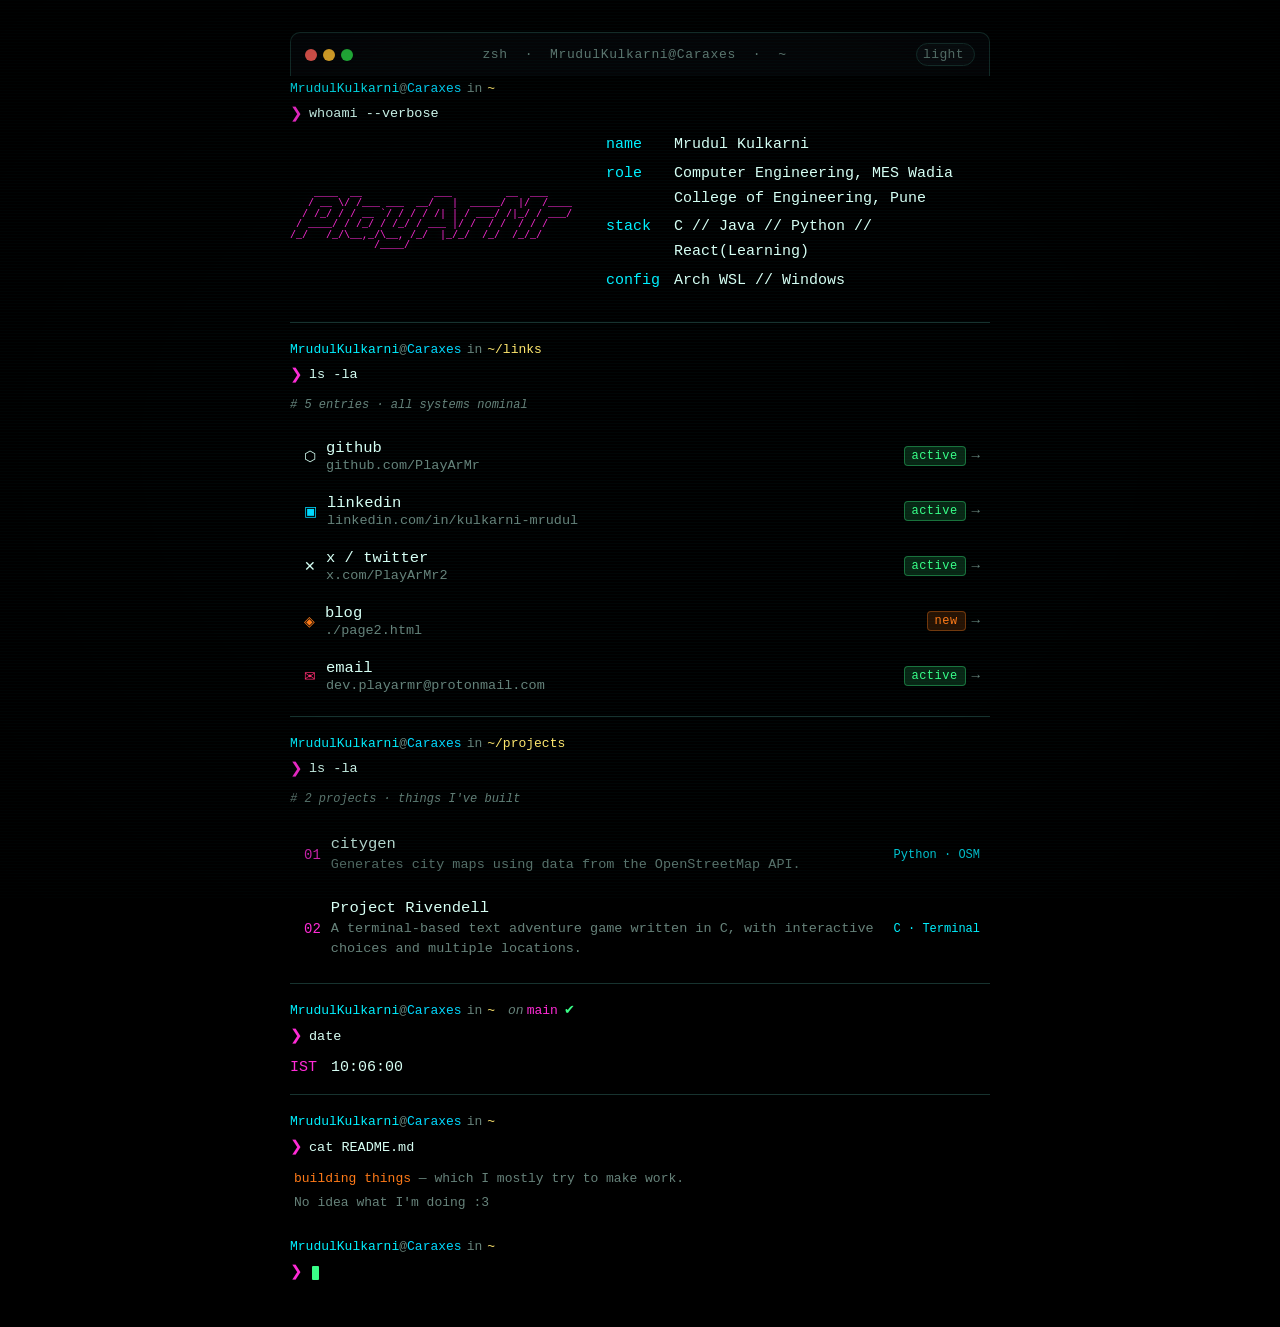
==== commit 4f885c9b: "Update print statement from 'Hello' to 'Goodbye'" ====
--- a/index.html
+++ b/index.html
@@ -896,759 +896,3 @@
 </script>
 </body>
 </html>
-<!DOCTYPE html>
-<html lang="en">
-<head>
-<meta charset="UTF-8">
-<meta name="viewport" content="width=device-width, initial-scale=1.0">
-<title>MrudulKulkarni@Caraxes</title>
-<style>
-
-  @font-face {
-    font-family: 'Fira Code Local';
-    src: url('./fonts/FiraCode-Light.ttf') format('truetype');
-    font-style: normal;
-    font-weight: 300;
-    font-display: swap;
-  }
-
-  @font-face {
-    font-family: 'Fira Code Local';
-    src: url('./fonts/FiraCode-Regular.ttf') format('truetype');
-    font-style: normal;
-    font-weight: 400;
-    font-display: swap;
-  }
-
-  @font-face {
-    font-family: 'Fira Code Local';
-    src: url('./fonts/FiraCode-Medium.ttf') format('truetype');
-    font-style: normal;
-    font-weight: 500;
-    font-display: swap;
-  }
-
-  @font-face {
-    font-family: 'Fira Code Local';
-    src: url('./fonts/FiraCode-SemiBold.ttf') format('truetype');
-    font-style: normal;
-    font-weight: 600;
-    font-display: swap;
-  }
-
-  @font-face {
-    font-family: 'Fira Code Local';
-    src: url('./fonts/FiraCode-Bold.ttf') format('truetype');
-    font-style: normal;
-    font-weight: 700;
-    font-display: swap;
-  }
-
-  *, *::before, *::after { box-sizing: border-box; margin: 0; padding: 0; }
-
-  :root {
-    /* Tokyo Night Dark */
-    --bg:        #1a1b2e;
-    --bg2:       #16213e;
-    --bg3:       #0f3460;
-    --fg:        #a9b1d6;
-    --dim:       #565f89;
-    --green:     #9ece6a;
-    --blue:      #7aa2f7;
-    --purple:    #bb9af7;
-    --yellow:    #e0af68;
-    --cyan:      #7dcfff;
-    --orange:    #ff9e64;
-    --pink:      #f7768e;
-    --red:       #f7768e;
-    --border:    #2a2d4a;
-    --cursor:    #bb9af7;
-
-    /* Powerline segment bg colors */
-    --seg-user:   #41a6b5;
-    --seg-host:   #7aa2f7;
-    --seg-dir:    #394b70;
-    --seg-git:    #3d59a1;
-    --seg-ok:     #9ece6a;
-  }
-
-  body.light {
-    --bg:        #d5d6db;
-    --bg2:       #cbccd1;
-    --bg3:       #9699a3;
-    --fg:        #343b58;
-    --dim:       #8c8fa1;
-    --green:     #485e30;
-    --blue:      #34548a;
-    --purple:    #5a4a78;
-    --yellow:    #8f5e15;
-    --cyan:      #0f4b6e;
-    --orange:    #965027;
-    --pink:      #8c4351;
-    --red:       #8c4351;
-    --border:    #b8bac8;
-    --cursor:    #5a4a78;
-
-    --seg-user:   #166775;
-    --seg-host:   #34548a;
-    --seg-dir:    #8c96c3;
-    --seg-git:    #3d59a1;
-    --seg-ok:     #485e30;
-  }
-
-  body {
-    background: var(--bg);
-    color: var(--fg);
-    font-family: 'Fira Code Local', 'Fira Code', 'Cascadia Mono', Consolas, monospace;
-    min-height: 100vh;
-    display: flex;
-    align-items: flex-start;
-    justify-content: center;
-    padding: 2rem 1rem;
-    transition: background 0.3s, color 0.3s;
-  }
-
-  .terminal { width: 100%; max-width: 700px; }
-
-
-  /* ── CRT effect ─────────────────────────────────── */
-  body::before {
-    content: "";
-    position: fixed;
-    inset: 0;
-    z-index: 9999;
-    pointer-events: none;
-    background: repeating-linear-gradient(
-      to bottom,
-      rgba(0, 0, 0, 0.055) 0px,
-      rgba(0, 0, 0, 0.055) 1px,
-      transparent 1px,
-      transparent 3px
-    );
-    opacity: 0.7;
-  }
-
-  body::after {
-    content: "";
-    position: fixed;
-    inset: 0;
-    z-index: 10000;
-    pointer-events: none;
-    background: radial-gradient(
-      ellipse at center,
-      transparent 55%,
-      rgba(0, 0, 0, 0.18) 100%
-    );
-  }
-
-  @media (prefers-reduced-motion: reduce) {
-    body::before,
-    body::after {
-      opacity: 0.45;
-    }
-  }
-
-  /* ── Window chrome ─────────────────────────────── */
-  .window-bar {
-    background: var(--bg2);
-    border: 1px solid var(--border);
-    border-bottom: none;
-    border-radius: 10px 10px 0 0;
-    padding: 10px 14px;
-    display: flex;
-    align-items: center;
-    gap: 10px;
-    transition: background 0.3s, border-color 0.3s;
-  }
-
-  .dots { display: flex; gap: 6px; }
-  .dot { width: 12px; height: 12px; border-radius: 50%; transition: filter 0.2s; }
-  .dot:hover { filter: brightness(1.3); }
-  .dot-red    { background: #ff5f57; }
-  .dot-yellow { background: #febc2e; }
-  .dot-green  { background: #28c840; }
-
-  .win-title {
-    flex: 1;
-    text-align: center;
-    font-size: 13px;
-    color: var(--dim);
-    letter-spacing: 0.05em;
-    white-space: nowrap;
-    overflow: hidden;
-    text-overflow: ellipsis;
-  }
-
-  /* ── Theme toggle ──────────────────────────────── */
-  .theme-btn {
-    position: relative;
-    display: flex;
-    align-items: center;
-    gap: 6px;
-    background: var(--bg3);
-    border: 1px solid var(--border);
-    border-radius: 20px;
-    padding: 3px 10px 3px 6px;
-    cursor: pointer;
-    font-family: inherit;
-    font-size: 13px;
-    color: var(--dim);
-    transition: all 0.25s;
-    flex-shrink: 0;
-    letter-spacing: 0.03em;
-    outline: none;
-  }
-  .theme-btn:hover { color: var(--purple); border-color: var(--purple); background: color-mix(in srgb, var(--purple) 10%, var(--bg2)); }
-  .theme-btn:focus-visible { box-shadow: 0 0 0 2px var(--purple); }
-
-
-  .line { margin-bottom: 6px; font-size: clamp(11.5px, 2.8vw, 13.5px); line-height: 1.65; word-break: break-word; }
-  .line.gap { margin-bottom: 14px; }
-
-  .comment { color: var(--dim); font-style: italic; font-size: clamp(10px, 2.4vw, 12px); }
-
-  /* ── Starship-style prompt ─────────────────────── */
-  /*
-    Layout (Tokyo Night / Starship-inspired):
-
-    Line 1:  [user@host] [~/path] [on  branch] [✓]
-    Line 2:  ❯ command
-
-    Segments use colored text groups, not powerline glyphs,
-    to stay font-agnostic. Arrow separators between groups.
-  */
-
-  .prompt-block { margin-bottom: 4px; }
-
-  .prompt-line1 {
-    display: flex;
-    flex-wrap: wrap;
-    align-items: center;
-    gap: 0;
-    font-size: clamp(11px, 2.6vw, 13px);
-    line-height: 2;
-  }
-
-  .prompt-line2 {
-    display: flex;
-    flex-wrap: wrap;
-    align-items: center;
-    font-size: clamp(11.5px, 2.8vw, 13.5px);
-    line-height: 1.7;
-  }
-
-  /* Segment groups */
-  .seg { display: inline-flex; align-items: center; gap: 0; }
-
-  /* user@host — teal/cyan */
-  .seg-user   { color: var(--cyan);   font-weight: 500; }
-  .seg-at     { color: var(--dim);    }
-  .seg-host   { color: var(--blue);   font-weight: 500; }
-
-  /* separator */
-  .sep { color: var(--dim); margin: 0 5px; }
-
-  /* directory */
-  .seg-dir    { color: var(--yellow); }
-
-  /* git — "on  branch" style */
-  .seg-git-wrap { display: inline-flex; align-items: center; gap: 3px; }
-  .seg-on     { color: var(--dim);    font-style: italic; }
-  .seg-branch { color: var(--purple); font-weight: 500; }
-
-  /* exit status */
-  .seg-ok     { color: var(--green);  margin-left: 6px; }
-
-  /* line 2 — arrow + command */
-  .ps-arrow   { color: var(--purple); margin-right: 6px; font-size: 1.1em; }
-  .ps-cmd     { color: var(--fg); }
-
-  /* ── Cursor ────────────────────────────────────── */
-  .cursor-blink {
-    display: inline-block;
-    width: 7px; height: 14px;
-    background: var(--cursor);
-    vertical-align: middle;
-    margin-left: 3px;
-    animation: blink 1.1s steps(1) infinite;
-    border-radius: 1px;
-    transition: background 0.3s;
-  }
-  @keyframes blink { 0%,49%{opacity:1} 50%,100%{opacity:0} }
-
-
-
-  .ascii-art {
-    margin: 4px 0 12px;
-    color: var(--purple);
-    font-family: 'Fira Code Local', 'Fira Code', 'Cascadia Mono', Consolas, monospace;
-    font-size: clamp(7px, 1.7vw, 10px);
-    line-height: 1.05;
-    white-space: pre;
-    overflow-x: auto;
-    user-select: none;
-    text-shadow: 0 0 8px color-mix(in srgb, var(--purple) 25%, transparent);
-  }
-
-
-  /* ── Fastfetch-style identity block ─────────────── */
-  .fastfetch {
-    display: grid;
-    grid-template-columns: minmax(170px, 42%) 1fr;
-    align-items: center;
-    gap: clamp(16px, 4vw, 28px);
-    margin: 4px 0 10px;
-  }
-
-  .fastfetch .ascii-art {
-    margin: 0;
-  }
-
-  .fastfetch .whoami-block {
-    margin: 0;
-  }
-
-  @media (max-width: 560px) {
-    .fastfetch {
-      grid-template-columns: 1fr;
-      gap: 12px;
-    }
-  }
-
-  /* ── Projects ───────────────────────────────────── */
-  .projects { display: grid; gap: 4px; margin: 4px 0 2px; }
-  .project-row {
-    display: grid;
-    grid-template-columns: auto 1fr auto;
-    align-items: center;
-    gap: 10px;
-    padding: 10px 10px 10px 12px;
-    border-left: 2px solid transparent;
-    border-radius: 0 6px 6px 0;
-    color: inherit;
-    transition: border-color 0.15s, background 0.15s;
-  }
-  .project-row:hover, .project-row:focus-visible {
-    border-left-color: var(--purple);
-    background: color-mix(in srgb, var(--purple) 6%, transparent);
-    outline: none;
-  }
-  .project-index { color: var(--purple); font-size: 14px; }
-  .project-info { min-width: 0; }
-  .project-name {
-    display: block;
-    color: var(--fg);
-    font-size: clamp(14px, 3vw, 15.5px);
-    font-weight: 500;
-  }
-  .project-desc {
-    display: block;
-    margin-top: 2px;
-    color: var(--dim);
-    font-size: clamp(11.5px, 2.4vw, 13.5px);
-    line-height: 1.5;
-  }
-  .project-stack {
-    color: var(--cyan);
-    font-size: clamp(11px, 2.2vw, 12px);
-    white-space: nowrap;
-  }
-  @media (max-width: 520px) {
-    .project-row { grid-template-columns: auto 1fr; }
-    .project-stack { grid-column: 2; white-space: normal; }
-  }
-
-  /* ── Misc layout ───────────────────────────────── */
-  .divider {
-    border: none;
-    border-top: 1px solid var(--border);
-    margin: 14px 0;
-    transition: border-color 0.3s;
-  }
-
-  .whoami-block {
-    display: grid;
-    grid-template-columns: auto 1fr;
-    gap: 4px 14px;
-    margin: 4px 0 2px;
-    font-size: clamp(13px, 2.7vw, 15px);
-  }
-  .wk { color: var(--cyan); white-space: nowrap; }
-  .wv { color: var(--fg); word-break: break-word; }
-
-  .readme {
-    font-size: clamp(11.5px, 2.6vw, 13px);
-    line-height: 1.9;
-    padding-left: 4px;
-    margin-top: 6px;
-    margin-bottom: 18px;
-  }
-
-  .clock-block {
-    display: grid;
-    grid-template-columns: auto 1fr;
-    gap: 4px 14px;
-    margin: 4px 0;
-    font-size: clamp(13px, 2.7vw, 15px);
-  }
-  .ck { color: var(--purple); white-space: nowrap; }
-  .cv { color: var(--fg); font-variant-numeric: tabular-nums; }
-
-  /* ── Link rows ─────────────────────────────────── */
-  a { text-decoration: none; }
-
-  .link-row {
-    display: flex;
-    align-items: center;
-    padding: 9px 10px 9px 12px;
-    border-left: 2px solid transparent;
-    transition: border-color 0.15s, background 0.15s;
-    border-radius: 0 6px 6px 0;
-    margin-bottom: 3px;
-    gap: 10px;
-    min-width: 0;
-    color: inherit;
-  }
-  .link-row:hover, .link-row:focus-visible {
-    border-left-color: var(--purple);
-    background: color-mix(in srgb, var(--purple) 6%, transparent);
-    outline: none;
-  }
-  .link-row:hover .link-arrow { color: var(--purple); }
-  .link-row:hover .link-name  { color: var(--fg); font-weight: 500; }
-
-  .link-icon { font-size: 14px; flex-shrink: 0; }
-  .icon-github   { color: var(--fg);     }
-  .icon-linkedin { color: var(--blue);   }
-  .icon-blog     { color: var(--orange); }
-  .icon-x        { color: var(--fg);     }
-  .icon-mail     { color: var(--pink);   }
-
-  .link-info { display: flex; flex-direction: column; min-width: 0; flex: 1; gap: 1px; }
-  .link-name { font-size: clamp(14px, 3vw, 15.5px); color: var(--fg); font-weight: 400; transition: color 0.15s; }
-  .link-url  { font-size: clamp(11.5px, 2.4vw, 13.5px); color: var(--dim); white-space: nowrap; overflow: hidden; text-overflow: ellipsis; }
-
-  .link-right { display: flex; align-items: center; gap: 6px; flex-shrink: 0; }
-
-  .badge {
-    font-size: clamp(11px, 2.2vw, 12px);
-    padding: 2px 7px;
-    border-radius: 4px;
-    font-weight: 500;
-    letter-spacing: 0.04em;
-    white-space: nowrap;
-  }
-  .badge-active {
-    background: color-mix(in srgb, var(--green) 15%, transparent);
-    color: var(--green);
-    border: 1px solid color-mix(in srgb, var(--green) 35%, transparent);
-  }
-  .badge-new {
-    background: color-mix(in srgb, var(--orange) 15%, transparent);
-    color: var(--orange);
-    border: 1px solid color-mix(in srgb, var(--orange) 35%, transparent);
-  }
-
-  .link-arrow { color: var(--dim); font-size: 14px; transition: color 0.15s; }
-
-  @media (prefers-reduced-motion: reduce) {
-    .cursor-blink { animation: none; opacity: 1; }
-  }
-</style>
-</head>
-<body id="body">
-<div class="terminal">
-
-  <!-- Window chrome -->
-  <div class="window-bar">
-    <div class="dots">
-      <div class="dot dot-red"    title="Close"></div>
-      <div class="dot dot-yellow" title="Minimize"></div>
-      <div class="dot dot-green"  title="Maximize"></div>
-    </div>
-    <div class="win-title">zsh &nbsp;·&nbsp; MrudulKulkarni@Caraxes &nbsp;·&nbsp; ~</div>
-    <button class="theme-btn" onclick="toggleTheme()" id="toggleBtn" aria-label="Toggle colour theme">
-      <span id="themeLabel">light</span>
-    </button>
-  </div>
-
-  <div class="terminal-body">
-
-    <!-- whoami -->
-    <div class="line">
-      <div class="prompt-block">
-        <div class="prompt-line1">
-          <span class="seg">
-            <span class="seg-user">MrudulKulkarni</span><span class="seg-at">@</span><span class="seg-host">Caraxes</span>
-          </span>
-          <span class="sep">in</span>
-          <span class="seg">
-            <span class="seg-dir">~</span>
-          </span>
-        </div>
-        <div class="prompt-line2">
-          <span class="ps-arrow">❯</span>
-          <span class="ps-cmd">whoami --verbose</span>
-        </div>
-      </div>
-    </div>
-
-    <div class="fastfetch">
-      <pre class="ascii-art" aria-label="ASCII art">    ____  __            ___         __  ___    
-   / __ \/ /___ ___  __/   |  _____/  |/  /____
-  / /_/ / / __ `/ / / / /| | / ___/ /|_/ / ___/
- / ____/ / /_/ / /_/ / ___ |/ /  / /  / / /    
-/_/   /_/\__,_/\__, /_/  |_/_/  /_/  /_/_/     
-              /____/                            </pre>
-      <div class="line gap">
-      <div class="whoami-block">
-        <span class="wk">name</span>   <span class="wv">Mrudul Kulkarni</span>
-        <span class="wk">role</span>   <span class="wv">CSE · MESCOE, Pune</span>
-        <span class="wk">stack</span>  <span class="wv">C &nbsp;// Go // PostgreSQL // Rust (maybe!?)</span>
-        <span class="wk">config</span> <span class="wv">Arch WSL // Windows</span>
-      </div>
-    </div>
-    </div><hr class="divider">
-
-    <!-- ls links -->
-    <div class="line">
-      <div class="prompt-block">
-        <div class="prompt-line1">
-          <span class="seg">
-            <span class="seg-user">MrudulKulkarni</span><span class="seg-at">@</span><span class="seg-host">Caraxes</span>
-          </span>
-          <span class="sep">in</span>
-          <span class="seg">
-            <span class="seg-dir">~/links</span>
-          </span>
-        </div>
-        <div class="prompt-line2">
-          <span class="ps-arrow">❯</span>
-          <span class="ps-cmd">ls -la</span>
-        </div>
-      </div>
-    </div>
-
-    <div class="line gap">
-      <span class="comment"># 5 entries · all systems nominal</span>
-    </div>
-
-    <a class="link-row" href="https://github.com/PlayArMr" target="_blank" rel="noopener">
-      <span class="link-icon icon-github">⬡</span>
-      <div class="link-info">
-        <span class="link-name">github</span>
-        <span class="link-url">github.com/PlayArMr</span>
-      </div>
-      <div class="link-right">
-        <span class="badge badge-active">active</span>
-        <span class="link-arrow">→</span>
-      </div>
-    </a>
-
-    <a class="link-row" href="https://linkedin.com/in/kulkarni-mrudul" target="_blank" rel="noopener">
-      <span class="link-icon icon-linkedin">▣</span>
-      <div class="link-info">
-        <span class="link-name">linkedin</span>
-        <span class="link-url">linkedin.com/in/kulkarni-mrudul</span>
-      </div>
-      <div class="link-right">
-        <span class="badge badge-active">active</span>
-        <span class="link-arrow">→</span>
-      </div>
-    </a>
-
-    <a class="link-row" href="https://x.com/PlayArMr2" target="_blank" rel="noopener">
-      <span class="link-icon icon-x">✕</span>
-      <div class="link-info">
-        <span class="link-name">x / twitter</span>
-        <span class="link-url">x.com/PlayArMr2</span>
-      </div>
-      <div class="link-right">
-        <span class="badge badge-active">active</span>
-        <span class="link-arrow">→</span>
-      </div>
-    </a>
-
-    <a class="link-row" href="./page2.html">
-      <span class="link-icon icon-blog">◈</span>
-      <div class="link-info">
-        <span class="link-name">blog</span>
-        <span class="link-url">./page2.html</span>
-      </div>
-      <div class="link-right">
-        <span class="badge badge-new">new</span>
-        <span class="link-arrow">→</span>
-      </div>
-    </a>
-
-    <a class="link-row" id="email-link" href="#">
-      <span class="link-icon icon-mail">✉</span>
-      <div class="link-info">
-        <span class="link-name">email</span>
-        <span class="link-url" id="email-display">···@···</span>
-      </div>
-      <div class="link-right">
-        <span class="badge badge-active">active</span>
-        <span class="link-arrow">→</span>
-      </div>
-    </a>
-
-
-    <hr class="divider">
-
-    <!-- projects -->
-    <div class="line">
-      <div class="prompt-block">
-        <div class="prompt-line1">
-          <span class="seg">
-            <span class="seg-user">MrudulKulkarni</span><span class="seg-at">@</span><span class="seg-host">Caraxes</span>
-          </span>
-          <span class="sep">in</span>
-          <span class="seg">
-            <span class="seg-dir">~/projects</span>
-          </span>
-        </div>
-        <div class="prompt-line2">
-          <span class="ps-arrow">❯</span>
-          <span class="ps-cmd">ls -la</span>
-        </div>
-      </div>
-    </div>
-
-    <div class="line gap">
-      <span class="comment"># 2 projects · things I've built</span>
-    </div>
-
-    <div class="projects">
-      <a class="project-row" href="https://github.com/PlayArMr/citygen" target="_blank" rel="noopener" aria-label="CityGen">
-        <span class="project-index">01</span>
-        <span class="project-info">
-          <span class="project-name">citygen</span>
-          <span class="project-desc">Generates city maps using data from the OpenStreetMap API.</span>
-        </span>
-        <span class="project-stack">Python · OSM</span>
-      </a>
-
-      <a class="project-row" href="https://github.com/PlayArMr/Project_Rivendell" target="_blank" rel="noopener" aria-label="Project Rivendell">
-        <span class="project-index">02</span>
-        <span class="project-info">
-          <span class="project-name">Project Rivendell</span>
-          <span class="project-desc">A terminal-based text adventure game written in C, with interactive choices and multiple locations.</span>
-        </span>
-        <span class="project-stack">C · Terminal</span>
-      </a>
-    </div>
-
-    <hr class="divider">
-
-    <!-- date -->
-    <div class="line">
-      <div class="prompt-block">
-        <div class="prompt-line1">
-          <span class="seg">
-            <span class="seg-user">MrudulKulkarni</span><span class="seg-at">@</span><span class="seg-host">Caraxes</span>
-          </span>
-          <span class="sep">in</span>
-          <span class="seg">
-            <span class="seg-dir">~</span>
-          </span>
-          <span class="sep" style="margin-left:8px;"></span>
-          <span class="seg-git-wrap">
-            <span class="seg-on">on</span>
-            
-            <span class="seg-branch">main</span>
-          </span>
-          <span class="seg-ok" title="last exit: 0">✔</span>
-        </div>
-        <div class="prompt-line2">
-          <span class="ps-arrow">❯</span>
-          <span class="ps-cmd">date</span>
-        </div>
-      </div>
-    </div>
-
-    <div class="line gap">
-      <div class="clock-block">
-        <span class="ck">IST</span><span class="cv" id="clock-ist">--:--:--</span>
-      </div>
-    </div>
-
-    <hr class="divider">
-
-    <!-- README -->
-    <div class="line">
-      <div class="prompt-block">
-        <div class="prompt-line1">
-          <span class="seg">
-            <span class="seg-user">MrudulKulkarni</span><span class="seg-at">@</span><span class="seg-host">Caraxes</span>
-          </span>
-          <span class="sep">in</span>
-          <span class="seg">
-            <span class="seg-dir">~</span>
-          </span>
-        </div>
-        <div class="prompt-line2">
-          <span class="ps-arrow">❯</span>
-          <span class="ps-cmd">cat README.md</span>
-        </div>
-      </div>
-    </div>
-
-    <div class="readme">
-      <span style="color:var(--orange)">building things</span><span style="color:var(--dim)"> — which I mostly try to make work.</span><br>
-      <span style="color:var(--dim)">No idea what I'm doing :3</span>
-    </div>
-
-    <!-- Final blinking prompt -->
-    <div class="prompt-block">
-      <div class="prompt-line1">
-        <span class="seg">
-          <span class="seg-user">MrudulKulkarni</span><span class="seg-at">@</span><span class="seg-host">Caraxes</span>
-        </span>
-        <span class="sep">in</span>
-        <span class="seg">
-          <span class="seg-dir">~</span>
-        </span>
-      </div>
-      <div class="prompt-line2">
-        <span class="ps-arrow">❯</span>
-        <span class="cursor-blink"></span>
-      </div>
-    </div>
-
-  </div>
-</div>
-
-<script>
-  function toggleTheme() {
-    const body  = document.getElementById('body');
-    const label = document.getElementById('themeLabel');
-    const isLight = body.classList.toggle('light');
-    label.textContent = isLight ? 'dark' : 'light';
-  }
-
-  function pad(n) { return String(n).padStart(2, '0'); }
-
-  function formatTime(date, offsetMinutes) {
-    const utcMs = date.getTime() + date.getTimezoneOffset() * 60000;
-    const local  = new Date(utcMs + offsetMinutes * 60000);
-    return pad(local.getHours()) + ':' + pad(local.getMinutes()) + ':' + pad(local.getSeconds());
-  }
-  function updateClocks() {
-    const now = new Date();
-    document.getElementById('clock-ist').textContent = formatTime(now, 330);
-  }
-
-  updateClocks();
-  setInterval(updateClocks, 1000);
-
-  (function() {
-    const user   = 'dev.playarmr';
-    const domain = 'protonmail.com';
-    const addr   = user + '@' + domain;
-    document.getElementById('email-link').href             = 'mailto:' + addr;
-    document.getElementById('email-display').textContent   = addr;
-  })();
-</script>
-</body>
-</html>
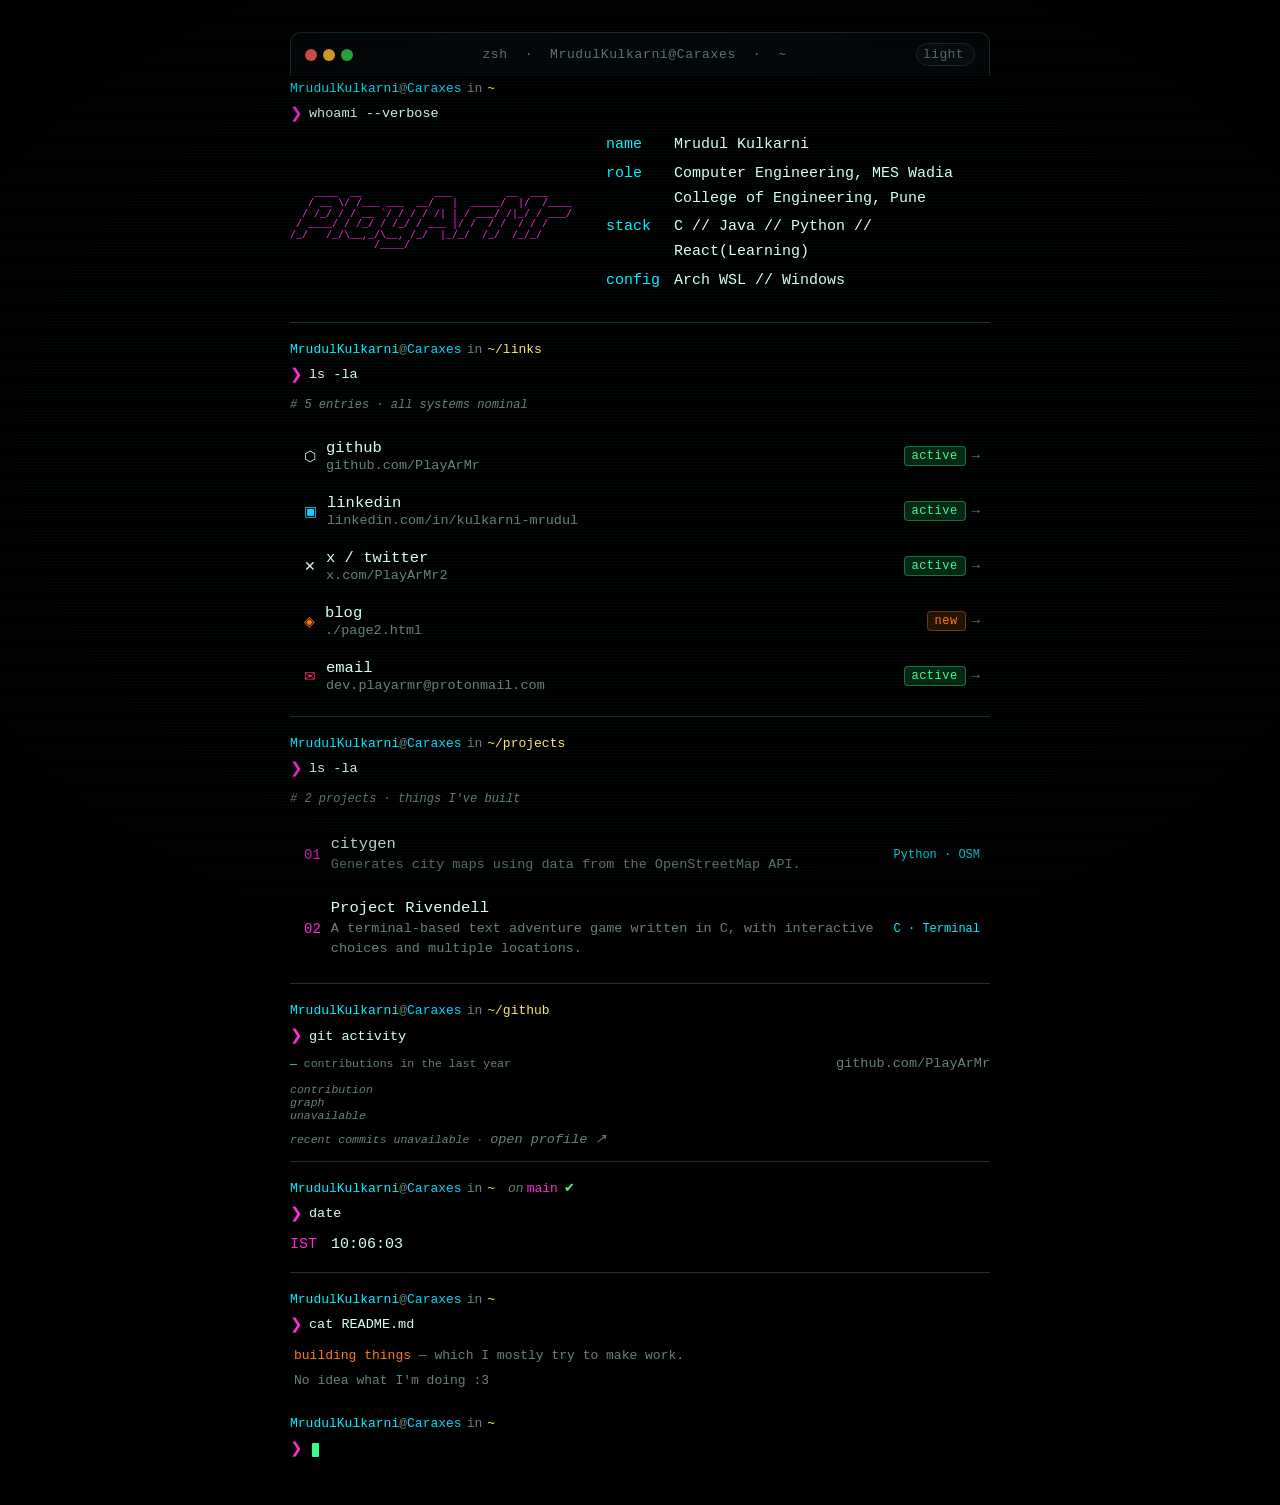
==== commit 0895752e: "Update print statement from 'Hello' to 'Goodbye'" ====
--- a/index.html
+++ b/index.html
@@ -497,6 +497,104 @@
     .project-stack { grid-column: 2; white-space: normal; }
   }
 
+
+  /* ── GitHub contribution heatmap ───────────────── */
+  .github-activity { margin: 4px 0 2px; }
+
+  .github-summary {
+    display: flex;
+    flex-wrap: wrap;
+    align-items: baseline;
+    gap: 6px 14px;
+    margin: 4px 0 10px;
+    color: var(--dim);
+    font-size: clamp(9.5px, 2.2vw, 11.5px);
+  }
+  .github-summary strong { color: var(--green); font-weight: 500; }
+  .github-summary .gh-profile { margin-left: auto; }
+
+  .heatmap-wrap { width:100%; overflow:hidden; padding:2px 0 5px; }
+
+  .heatmap {
+    --heat-gap: clamp(1px, 0.45vw, 3px);
+    display:grid; grid-template-columns:24px minmax(0,1fr);
+    grid-template-rows:16px auto 18px; column-gap:7px;
+    width:100%; min-width:0; align-items:start;
+  }
+
+  .heatmap-months {
+    grid-column:2; display:grid;
+    grid-template-columns:repeat(var(--heat-weeks,53), minmax(0,1fr));
+    gap:var(--heat-gap); height:16px; min-width:0;
+    color:var(--dim); font-size:clamp(6px,1.4vw,8px); line-height:12px;
+  }
+  .heatmap-month { white-space:nowrap; overflow:visible; }
+
+  .heatmap-days {
+    grid-column:1; grid-row:2; display:grid;
+    grid-template-rows:repeat(7,auto); gap:var(--heat-gap);
+    color:var(--dim); font-size:clamp(6px,1.4vw,8px); line-height:1;
+  }
+  .heatmap-days span:nth-child(1){grid-row:2;}
+  .heatmap-days span:nth-child(2){grid-row:4;}
+  .heatmap-days span:nth-child(3){grid-row:6;}
+
+  .heatmap-grid {
+    grid-column:2; grid-row:2; display:grid;
+    grid-template-columns:repeat(var(--heat-weeks,53),minmax(0,1fr));
+    grid-template-rows:repeat(7,auto);
+    grid-auto-flow:column; gap:var(--heat-gap); min-width:0;
+  }
+
+  .heat-cell {
+    width:100%; aspect-ratio:1/1; min-width:0; min-height:0;
+    border-radius:clamp(1px,0.15vw,2px);
+    background:color-mix(in srgb,var(--fg) 7%,transparent);
+    border:1px solid color-mix(in srgb,var(--border) 75%,transparent);
+    box-sizing:border-box; transition:transform .12s,filter .12s;
+  }
+  .github-status { color: var(--dim); font-style: italic; font-size: clamp(9.5px, 2.2vw, 11.5px); }
+  .commit-list { display:grid; gap:2px; margin-top:8px; }
+  .commit-row {
+    display:grid;
+    grid-template-columns:52px minmax(0,1fr) auto;
+    align-items:center;
+    gap:8px;
+    padding:7px 8px;
+    border-left:2px solid transparent;
+    border-radius:0 5px 5px 0;
+    color:inherit;
+    min-width:0;
+    transition:border-color .15s, background .15s;
+  }
+  .commit-row:hover, .commit-row:focus-visible {
+    border-left-color:var(--green);
+    background:color-mix(in srgb,var(--green) 6%,transparent);
+    outline:none;
+  }
+  .commit-sha { color:var(--purple); font-size:clamp(9px,2vw,11px); }
+  .commit-message { color:var(--fg); font-size:clamp(10px,2.2vw,12px); min-width:0; overflow:hidden; text-overflow:ellipsis; white-space:nowrap; }
+  .commit-meta { color:var(--dim); font-size:clamp(8px,1.8vw,10px); white-space:nowrap; }
+  .commit-repo { color:var(--cyan); font-size:clamp(8px,1.8vw,10px); white-space:nowrap; max-width:130px; overflow:hidden; text-overflow:ellipsis; }
+  @media(max-width:560px){
+    .commit-row { grid-template-columns:45px minmax(0,1fr); }
+    .commit-meta { grid-column:2; }
+    .commit-repo { display:none; }
+  }
+
+  @media (max-width:560px){
+    .github-summary .gh-profile{margin-left:0;}
+    .heatmap{grid-template-columns:20px minmax(0,1fr);column-gap:5px;--heat-gap:2px;}
+  }
+
+  body.light .heat-cell {
+    background: color-mix(in srgb, var(--fg) 8%, transparent);
+  }
+  body.light .heat-cell[data-level="1"] { background: color-mix(in srgb, var(--green) 25%, var(--bg3)); }
+  body.light .heat-cell[data-level="2"] { background: color-mix(in srgb, var(--green) 45%, var(--bg3)); }
+  body.light .heat-cell[data-level="3"] { background: color-mix(in srgb, var(--green) 66%, var(--bg3)); }
+  body.light .heat-cell[data-level="4"] { background: var(--green); box-shadow: none; }
+
   /* ── Misc layout ───────────────────────────────── */
   .divider {
     border: none;
@@ -781,6 +879,43 @@
         </span>
         <span class="project-stack">C · Terminal</span>
       </a>
+    </div>
+
+
+    <hr class="divider">
+
+    <!-- github activity -->
+    <div class="line">
+      <div class="prompt-block">
+        <div class="prompt-line1">
+          <span class="seg">
+            <span class="seg-user">MrudulKulkarni</span><span class="seg-at">@</span><span class="seg-host">Caraxes</span>
+          </span>
+          <span class="sep">in</span>
+          <span class="seg">
+            <span class="seg-dir">~/github</span>
+          </span>
+        </div>
+        <div class="prompt-line2">
+          <span class="ps-arrow">❯</span>
+          <span class="ps-cmd">git activity</span>
+        </div>
+      </div>
+    </div>
+
+    <div class="github-activity">
+      <div class="github-summary">
+        <span><strong id="github-count">--</strong> contributions in the last year</span>
+        <a href="https://github.com/PlayArMr" target="_blank" rel="noopener" class="link-url gh-profile">github.com/PlayArMr</a>
+      </div>
+      <div class="heatmap-wrap">
+        <div class="heatmap" id="github-heatmap" aria-label="GitHub contribution activity">
+          <span class="github-status">fetching contribution graph...</span>
+        </div>
+      </div>
+      <div class="commit-list" id="commit-list" aria-label="Recent GitHub commits">
+        <span class="github-status">fetching recent commits...</span>
+      </div>
     </div>
 
     <hr class="divider">
@@ -886,6 +1021,173 @@
   updateClocks();
   setInterval(updateClocks, 1000);
 
+
+  // GitHub activity — public commit search, no token required.
+  (function() {
+    const graph = document.getElementById('github-heatmap');
+    const count = document.getElementById('github-count');
+    if (!graph || !count) return;
+
+    // Public contribution-calendar data. The service mirrors GitHub's
+    // profile graph and caches results, keeping the portfolio lightweight.
+    const API = 'https://github-contributions-api.jogruber.de/v4/PlayArMr';
+
+    function escapeHTML(value) {
+      return String(value).replace(/[&<>"']/g, function(ch) {
+        return ({'&':'&amp;','<':'&lt;','>':'&gt;','"':'&quot;',"'":'&#39;'})[ch];
+      });
+    }
+
+    function levelFor(item) {
+      const n = Number(item && item.count || 0);
+      if (!n) return 0;
+      // Keep the familiar GitHub-style 5-level visual without hard-coding
+      // contribution thresholds that vary between users.
+      const intensity = Number(item.intensity);
+      if (Number.isFinite(intensity)) return Math.max(1, Math.min(4, intensity));
+      if (n >= 10) return 4;
+      if (n >= 5) return 3;
+      if (n >= 2) return 2;
+      return 1;
+    }
+
+    function monthLabel(date) {
+      return new Date(date + 'T00:00:00').toLocaleString('en-US', { month: 'short' });
+    }
+
+    fetch(API)
+      .then(function(response) {
+        if (!response.ok) throw new Error('contribution api ' + response.status);
+        return response.json();
+      })
+      .then(function(data) {
+        const all = Array.isArray(data.contributions) ? data.contributions.flat() : [];
+        const byDate = new Map(all.map(function(item) { return [item.date, item]; }));
+
+        const today = new Date();
+        today.setHours(0, 0, 0, 0);
+        const start = new Date(today);
+        start.setDate(start.getDate() - 364);
+
+        // Align to Sunday so the 7-row calendar flows like GitHub's graph.
+        start.setDate(start.getDate() - start.getDay());
+        const days = [];
+        for (let d = new Date(start); d <= today; d.setDate(d.getDate() + 1)) {
+          days.push(new Date(d));
+        }
+        while (days.length % 7) days.push(null);
+
+        const weeks = Math.ceil(days.length / 7);
+        const monthPositions = [];
+        let lastMonth = '';
+        for (let w = 0; w < weeks; w++) {
+          const d = days[w * 7];
+          if (!d) continue;
+          const key = d.getFullYear() + '-' + d.getMonth();
+          if (key !== lastMonth) {
+            monthPositions.push({ week: w, label: monthLabel(d.toISOString().slice(0,10)) });
+            lastMonth = key;
+          }
+        }
+
+        const monthCells = Array.from({ length: weeks }, function(_, i) {
+          const found = monthPositions.find(function(m) { return m.week === i; });
+          return found ? '<span class="heatmap-month" style="grid-column:' + (i + 1) + '">' + escapeHTML(found.label) + '</span>' : '<span></span>';
+        }).join('');
+
+        const cells = days.map(function(d) {
+          if (!d) return '<span></span>';
+          const date = d.toISOString().slice(0, 10);
+          const item = byDate.get(date) || { count: 0, intensity: 0 };
+          const level = levelFor(item);
+          const n = Number(item.count || 0);
+          return '<span class="heat-cell" tabindex="0" data-level="' + level + '" title="' + escapeHTML(n + ' contribution' + (n === 1 ? '' : 's') + ' · ' + date) + '" aria-label="' + escapeHTML(n + ' contribution' + (n === 1 ? '' : 's') + ' on ' + date) + '"></span>';
+        }).join('');
+
+        const total = all.reduce(function(sum, item) {
+          const date = new Date(item.date + 'T00:00:00');
+          return date >= start && date <= today ? sum + Number(item.count || 0) : sum;
+        }, 0);
+        count.textContent = total;
+
+        graph.innerHTML = `
+          <div class="heatmap-months">${monthCells}</div>
+          <div class="heatmap-days" aria-hidden="true"><span>Mon</span><span>Wed</span><span>Fri</span></div>
+          <div class="heatmap-grid">${cells}</div>
+          <div class="heatmap-legend"><span>less</span><span class="heat-cell" data-level="0"></span><span class="heat-cell" data-level="1"></span><span class="heat-cell" data-level="2"></span><span class="heat-cell" data-level="3"></span><span class="heat-cell" data-level="4"></span><span>more</span></div>
+        `;
+
+        // The API can return full calendar years; only the visible year is counted above.
+        graph.style.setProperty('--heat-weeks', weeks);
+        graph.style.setProperty('--heat-weeks', weeks);
+      })
+      .catch(function() {
+        count.textContent = '—';
+        graph.innerHTML = '<span class="github-status">contribution graph unavailable · <a class="link-url" href="https://github.com/PlayArMr" target="_blank" rel="noopener">open profile ↗</a></span>';
+      });
+  })();
+
+  // Recent public commits — kept alongside the heatmap so activity is visible as data too.
+  (function() {
+    const list = document.getElementById('commit-list');
+    if (!list) return;
+
+    const API = 'https://api.github.com/search/commits?q=author%3APlayArMr&sort=author-date&order=desc&per_page=6';
+
+    function esc(value) {
+      return String(value).replace(/[&<>"']/g, function(ch) {
+        return ({'&':'&amp;','<':'&lt;','>':'&gt;','"':'&quot;',"'":'&#39;'})[ch];
+      });
+    }
+
+    function relative(dateString) {
+      const seconds = Math.max(0, Math.floor((Date.now() - new Date(dateString).getTime()) / 1000));
+      if (seconds < 60) return seconds + 's ago';
+      const minutes = Math.floor(seconds / 60);
+      if (minutes < 60) return minutes + 'm ago';
+      const hours = Math.floor(minutes / 60);
+      if (hours < 24) return hours + 'h ago';
+      const days = Math.floor(hours / 24);
+      if (days < 30) return days + 'd ago';
+      const months = Math.floor(days / 30);
+      if (months < 12) return months + 'mo ago';
+      return Math.floor(months / 12) + 'y ago';
+    }
+
+    fetch(API, {
+      headers: {
+        Accept: 'application/vnd.github+json',
+        'X-GitHub-Api-Version': '2026-03-10'
+      }
+    })
+    .then(function(response) {
+      if (!response.ok) throw new Error('commit api ' + response.status);
+      return response.json();
+    })
+    .then(function(data) {
+      const commits = Array.isArray(data.items) ? data.items : [];
+      if (!commits.length) throw new Error('no commits');
+
+      list.innerHTML = commits.map(function(item) {
+        const repo = item.repository && item.repository.name ? item.repository.name : 'repository';
+        const sha = String(item.sha || '').slice(0, 7);
+        const message = String(item.commit && item.commit.message || 'commit').split('\n')[0];
+        const date = item.commit && item.commit.author && item.commit.author.date
+          ? item.commit.author.date : item.commit && item.commit.committer && item.commit.committer.date;
+        return '<a class="commit-row" href="' + esc(item.html_url) + '" target="_blank" rel="noopener" aria-label="' +
+          esc(message + ' · ' + repo) + '">' +
+          '<span class="commit-sha">' + esc(sha) + '</span>' +
+          '<span class="commit-message">' + esc(message) + '</span>' +
+          '<span class="commit-repo">' + esc(repo) + '</span>' +
+          '<span class="commit-meta">' + esc(relative(date || new Date().toISOString())) + '</span>' +
+          '</a>';
+      }).join('');
+    })
+    .catch(function() {
+      list.innerHTML = '<span class="github-status">recent commits unavailable · <a class="link-url" href="https://github.com/PlayArMr" target="_blank" rel="noopener">open profile ↗</a></span>';
+    });
+  })();
+
   (function() {
     const user   = 'dev.playarmr';
     const domain = 'protonmail.com';
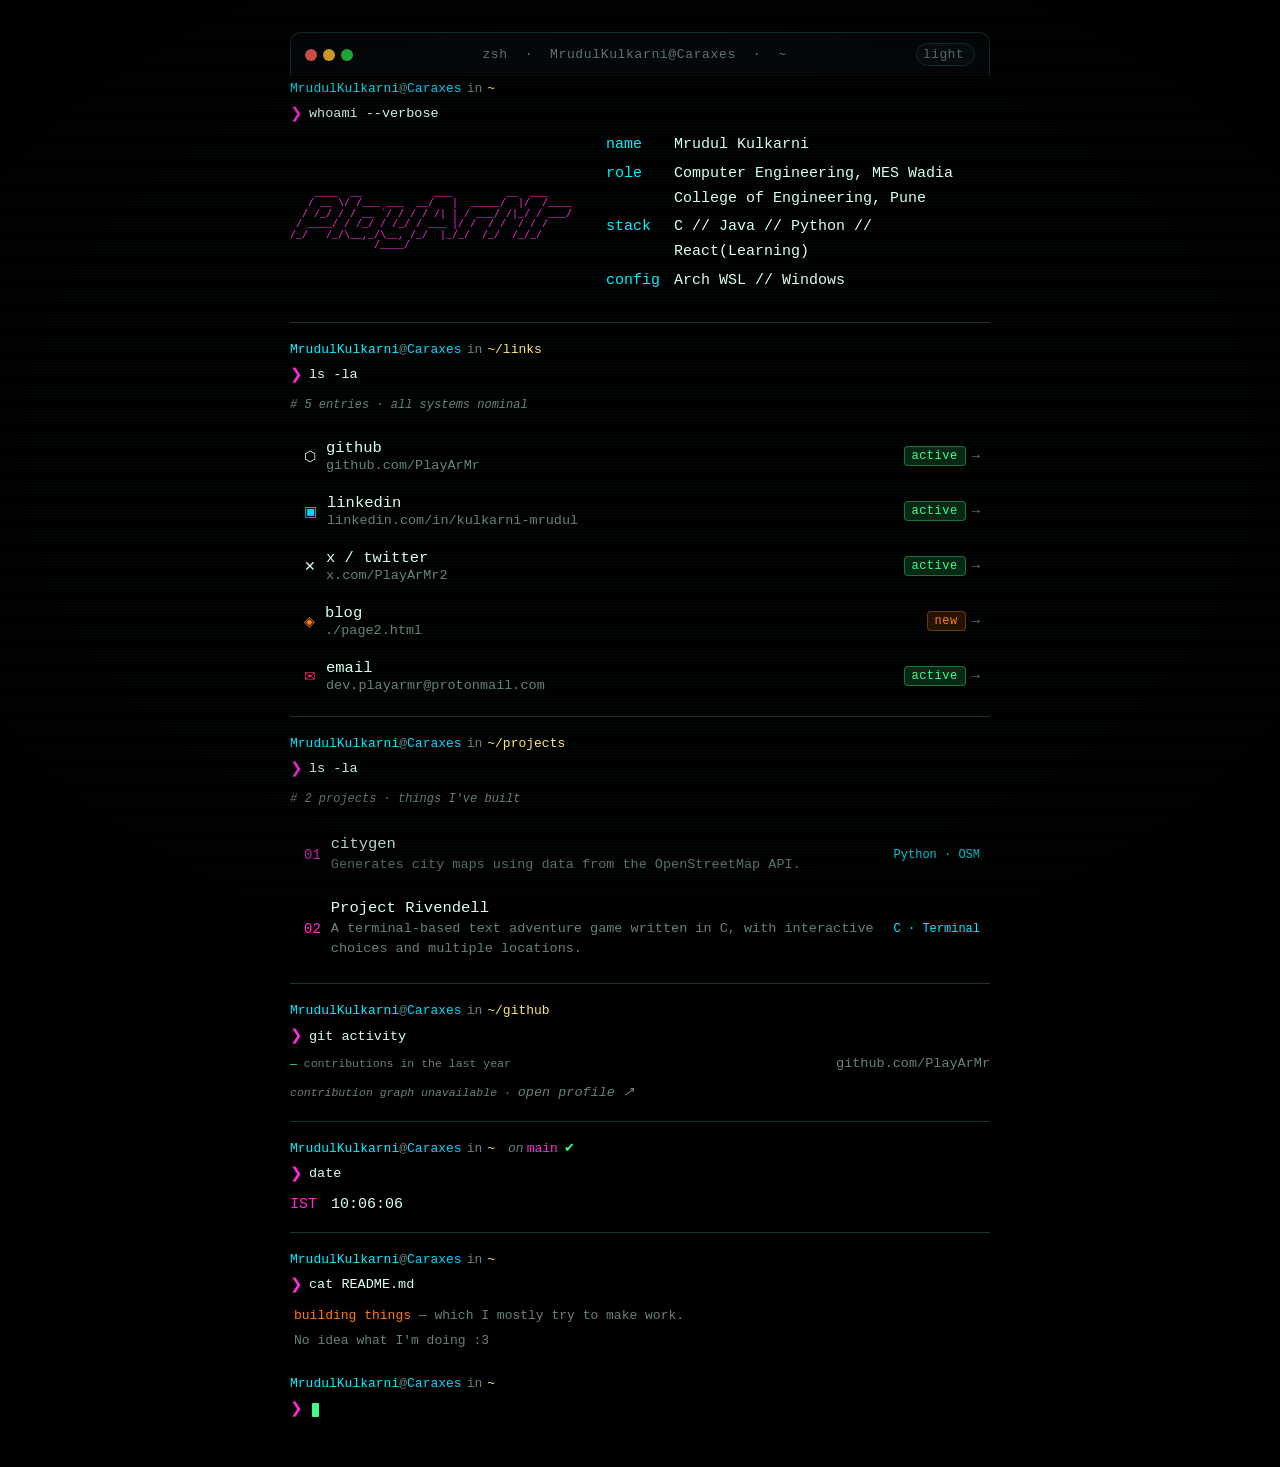
==== commit 92a29863: "Update print statement from 'Hello' to 'Goodbye'" ====
--- a/index.html
+++ b/index.html
@@ -498,102 +498,166 @@
   }
 
 
-  /* ── GitHub contribution heatmap ───────────────── */
+  /* ── GitHub activity ─────────────────────────────── */
   .github-activity { margin: 4px 0 2px; }
 
   .github-summary {
-    display: flex;
-    flex-wrap: wrap;
-    align-items: baseline;
-    gap: 6px 14px;
-    margin: 4px 0 10px;
-    color: var(--dim);
-    font-size: clamp(9.5px, 2.2vw, 11.5px);
-  }
-  .github-summary strong { color: var(--green); font-weight: 500; }
-  .github-summary .gh-profile { margin-left: auto; }
-
-  .heatmap-wrap { width:100%; overflow:hidden; padding:2px 0 5px; }
+    display:flex;
+    flex-wrap:wrap;
+    align-items:baseline;
+    gap:6px 14px;
+    margin:4px 0 10px;
+    color:var(--dim);
+    font-size:clamp(9.5px,2.2vw,11.5px);
+  }
+  .github-summary strong { color:var(--green); font-weight:500; }
+  .github-summary .gh-profile { margin-left:auto; }
+
+  /* A simple horizontal calendar. No CSS aspect-ratio/grid-row sizing tricks. */
+  .heatmap-wrap {
+    width:100%;
+    overflow:hidden;
+    padding:2px 0 6px;
+  }
 
   .heatmap {
-    --heat-gap: clamp(1px, 0.45vw, 3px);
-    display:grid; grid-template-columns:24px minmax(0,1fr);
-    grid-template-rows:16px auto 18px; column-gap:7px;
-    width:100%; min-width:0; align-items:start;
+    display:block;
+    width:100%;
+    min-width:0;
   }
 
   .heatmap-months {
-    grid-column:2; display:grid;
-    grid-template-columns:repeat(var(--heat-weeks,53), minmax(0,1fr));
-    gap:var(--heat-gap); height:16px; min-width:0;
-    color:var(--dim); font-size:clamp(6px,1.4vw,8px); line-height:12px;
-  }
-  .heatmap-month { white-space:nowrap; overflow:visible; }
+    display:flex;
+    height:12px;
+    margin-left:20px;
+    color:var(--dim);
+    font-size:6.5px;
+    line-height:10px;
+    white-space:nowrap;
+  }
+
+  .heatmap-month {
+    display:block;
+    flex:1 0 0;
+  }
+
+  .heatmap-body {
+    display:flex;
+    align-items:flex-start;
+    gap:4px;
+  }
 
   .heatmap-days {
-    grid-column:1; grid-row:2; display:grid;
-    grid-template-rows:repeat(7,auto); gap:var(--heat-gap);
-    color:var(--dim); font-size:clamp(6px,1.4vw,8px); line-height:1;
-  }
-  .heatmap-days span:nth-child(1){grid-row:2;}
-  .heatmap-days span:nth-child(2){grid-row:4;}
-  .heatmap-days span:nth-child(3){grid-row:6;}
+    width:16px;
+    flex:0 0 16px;
+    height:70px;
+    display:flex;
+    flex-direction:column;
+    justify-content:space-between;
+    padding:1px 0;
+    color:var(--dim);
+    font-size:7px;
+    line-height:1;
+  }
 
   .heatmap-grid {
-    grid-column:2; grid-row:2; display:grid;
-    grid-template-columns:repeat(var(--heat-weeks,53),minmax(0,1fr));
-    grid-template-rows:repeat(7,auto);
-    grid-auto-flow:column; gap:var(--heat-gap); min-width:0;
+    flex:1 1 auto;
+    min-width:0;
+    height:70px;
+    display:grid;
+    grid-template-rows:repeat(7, 10px);
+    grid-auto-flow:column;
+    grid-auto-columns:minmax(0, 1fr);
+    gap:1px;
   }
 
   .heat-cell {
-    width:100%; aspect-ratio:1/1; min-width:0; min-height:0;
-    border-radius:clamp(1px,0.15vw,2px);
-    background:color-mix(in srgb,var(--fg) 7%,transparent);
-    border:1px solid color-mix(in srgb,var(--border) 75%,transparent);
-    box-sizing:border-box; transition:transform .12s,filter .12s;
-  }
-  .github-status { color: var(--dim); font-style: italic; font-size: clamp(9.5px, 2.2vw, 11.5px); }
-  .commit-list { display:grid; gap:2px; margin-top:8px; }
-  .commit-row {
-    display:grid;
-    grid-template-columns:52px minmax(0,1fr) auto;
+    display:block;
+    width:100%;
+    height:10px;
+    min-width:0;
+    border-radius:1px;
+    background:var(--bg3);
+    border:0;
+    box-sizing:border-box;
+  }
+
+  .heat-cell[data-level="0"] {
+    background:color-mix(in srgb,var(--fg) 4%,var(--bg3));
+  }
+
+  .heat-cell[data-level="1"] {
+    background:color-mix(in srgb,var(--pink) 28%,var(--bg3));
+  }
+  .heat-cell[data-level="2"] {
+    background:color-mix(in srgb,var(--pink) 50%,var(--bg3));
+  }
+  .heat-cell[data-level="3"] {
+    background:color-mix(in srgb,var(--pink) 72%,var(--bg3));
+  }
+  .heat-cell[data-level="4"] {
+    background:var(--pink);
+    box-shadow:0 0 7px color-mix(in srgb,var(--pink) 45%,transparent);
+  }
+  .heat-cell:hover,
+  .heat-cell:focus-visible {
+    transform:scale(1.25);
+    filter:brightness(1.15);
+    outline:none;
+    position:relative;
+    z-index:2;
+  }
+
+  .heatmap-legend {
+    display:flex;
     align-items:center;
-    gap:8px;
-    padding:7px 8px;
-    border-left:2px solid transparent;
-    border-radius:0 5px 5px 0;
-    color:inherit;
-    min-width:0;
-    transition:border-color .15s, background .15s;
-  }
-  .commit-row:hover, .commit-row:focus-visible {
-    border-left-color:var(--green);
-    background:color-mix(in srgb,var(--green) 6%,transparent);
-    outline:none;
-  }
-  .commit-sha { color:var(--purple); font-size:clamp(9px,2vw,11px); }
-  .commit-message { color:var(--fg); font-size:clamp(10px,2.2vw,12px); min-width:0; overflow:hidden; text-overflow:ellipsis; white-space:nowrap; }
-  .commit-meta { color:var(--dim); font-size:clamp(8px,1.8vw,10px); white-space:nowrap; }
-  .commit-repo { color:var(--cyan); font-size:clamp(8px,1.8vw,10px); white-space:nowrap; max-width:130px; overflow:hidden; text-overflow:ellipsis; }
-  @media(max-width:560px){
-    .commit-row { grid-template-columns:45px minmax(0,1fr); }
-    .commit-meta { grid-column:2; }
-    .commit-repo { display:none; }
-  }
-
-  @media (max-width:560px){
-    .github-summary .gh-profile{margin-left:0;}
-    .heatmap{grid-template-columns:20px minmax(0,1fr);column-gap:5px;--heat-gap:2px;}
+    justify-content:flex-end;
+    gap:3px;
+    margin-top:7px;
+    color:var(--dim);
+    font-size:7px;
+  }
+  .heatmap-legend .heat-cell {
+    flex:0 0 12px;
+    width:12px;
+    height:12px;
+  }
+
+  .github-status {
+    color:var(--dim);
+    font-style:italic;
+    font-size:clamp(9.5px,2.2vw,11.5px);
   }
 
   body.light .heat-cell {
-    background: color-mix(in srgb, var(--fg) 8%, transparent);
-  }
-  body.light .heat-cell[data-level="1"] { background: color-mix(in srgb, var(--green) 25%, var(--bg3)); }
-  body.light .heat-cell[data-level="2"] { background: color-mix(in srgb, var(--green) 45%, var(--bg3)); }
-  body.light .heat-cell[data-level="3"] { background: color-mix(in srgb, var(--green) 66%, var(--bg3)); }
-  body.light .heat-cell[data-level="4"] { background: var(--green); box-shadow: none; }
+    background:var(--bg3);
+  }
+  body.light .heat-cell[data-level="1"] {
+    background:color-mix(in srgb,var(--pink) 25%,var(--bg3));
+  }
+  body.light .heat-cell[data-level="2"] {
+    background:color-mix(in srgb,var(--pink) 45%,var(--bg3));
+  }
+  body.light .heat-cell[data-level="3"] {
+    background:color-mix(in srgb,var(--pink) 65%,var(--bg3));
+  }
+  body.light .heat-cell[data-level="4"] {
+    background:var(--pink);
+    box-shadow:none;
+  }
+
+  @media(max-width:560px) {
+    .github-summary .gh-profile { margin-left:0; }
+
+    .heatmap-wrap {
+      overflow-x:auto;
+      scrollbar-width:thin;
+    }
+
+
+    .heatmap-months { margin-left:20px; }
+
+  }
 
   /* ── Misc layout ───────────────────────────────── */
   .divider {
@@ -913,10 +977,7 @@
           <span class="github-status">fetching contribution graph...</span>
         </div>
       </div>
-      <div class="commit-list" id="commit-list" aria-label="Recent GitHub commits">
-        <span class="github-status">fetching recent commits...</span>
-      </div>
-    </div>
+</div>
 
     <hr class="divider">
 
@@ -1022,14 +1083,12 @@
   setInterval(updateClocks, 1000);
 
 
-  // GitHub activity — public commit search, no token required.
+  // GitHub contribution calendar
   (function() {
     const graph = document.getElementById('github-heatmap');
     const count = document.getElementById('github-count');
     if (!graph || !count) return;
 
-    // Public contribution-calendar data. The service mirrors GitHub's
-    // profile graph and caches results, keeping the portfolio lightweight.
     const API = 'https://github-contributions-api.jogruber.de/v4/PlayArMr';
 
     function escapeHTML(value) {
@@ -1041,8 +1100,6 @@
     function levelFor(item) {
       const n = Number(item && item.count || 0);
       if (!n) return 0;
-      // Keep the familiar GitHub-style 5-level visual without hard-coding
-      // contribution thresholds that vary between users.
       const intensity = Number(item.intensity);
       if (Number.isFinite(intensity)) return Math.max(1, Math.min(4, intensity));
       if (n >= 10) return 4;
@@ -1051,144 +1108,97 @@
       return 1;
     }
 
-    function monthLabel(date) {
-      return new Date(date + 'T00:00:00').toLocaleString('en-US', { month: 'short' });
+    function monthName(d) {
+      return d.toLocaleString('en-US', {month:'short'});
     }
 
     fetch(API)
       .then(function(response) {
-        if (!response.ok) throw new Error('contribution api ' + response.status);
+        if (!response.ok) throw new Error('contribution API ' + response.status);
         return response.json();
       })
       .then(function(data) {
         const all = Array.isArray(data.contributions) ? data.contributions.flat() : [];
-        const byDate = new Map(all.map(function(item) { return [item.date, item]; }));
+        const byDate = new Map(
+          all.map(function(item) { return [item.date, item]; })
+        );
 
         const today = new Date();
-        today.setHours(0, 0, 0, 0);
-        const start = new Date(today);
-        start.setDate(start.getDate() - 364);
-
-        // Align to Sunday so the 7-row calendar flows like GitHub's graph.
-        start.setDate(start.getDate() - start.getDay());
+        today.setHours(0,0,0,0);
+
+        const first = new Date(today);
+        first.setDate(first.getDate() - 364);
+        first.setDate(first.getDate() - first.getDay());
+
+        const last = new Date(today);
+        last.setDate(last.getDate() + (6 - last.getDay()));
+
         const days = [];
-        for (let d = new Date(start); d <= today; d.setDate(d.getDate() + 1)) {
+        for (let d = new Date(first); d <= last; d.setDate(d.getDate()+1)) {
           days.push(new Date(d));
         }
-        while (days.length % 7) days.push(null);
 
         const weeks = Math.ceil(days.length / 7);
-        const monthPositions = [];
-        let lastMonth = '';
-        for (let w = 0; w < weeks; w++) {
+
+        const monthLabels = Array.from({length: weeks}, function(_, w) {
           const d = days[w * 7];
-          if (!d) continue;
-          const key = d.getFullYear() + '-' + d.getMonth();
-          if (key !== lastMonth) {
-            monthPositions.push({ week: w, label: monthLabel(d.toISOString().slice(0,10)) });
-            lastMonth = key;
-          }
-        }
-
-        const monthCells = Array.from({ length: weeks }, function(_, i) {
-          const found = monthPositions.find(function(m) { return m.week === i; });
-          return found ? '<span class="heatmap-month" style="grid-column:' + (i + 1) + '">' + escapeHTML(found.label) + '</span>' : '<span></span>';
+          const prev = w > 0 ? days[(w - 1) * 7] : null;
+          const isNewMonth = d && (!prev || d.getMonth() !== prev.getMonth());
+          return '<span class="heatmap-month">' +
+            (isNewMonth ? escapeHTML(monthName(d)) : '') +
+            '</span>';
         }).join('');
 
         const cells = days.map(function(d) {
-          if (!d) return '<span></span>';
-          const date = d.toISOString().slice(0, 10);
-          const item = byDate.get(date) || { count: 0, intensity: 0 };
+          const date = d.toISOString().slice(0,10);
+          const item = byDate.get(date) || {count:0, intensity:0};
+          const n = Number(item.count || 0);
           const level = levelFor(item);
-          const n = Number(item.count || 0);
-          return '<span class="heat-cell" tabindex="0" data-level="' + level + '" title="' + escapeHTML(n + ' contribution' + (n === 1 ? '' : 's') + ' · ' + date) + '" aria-label="' + escapeHTML(n + ' contribution' + (n === 1 ? '' : 's') + ' on ' + date) + '"></span>';
+          const label = n + ' contribution' + (n === 1 ? '' : 's') + ' · ' + date;
+
+          return '<span class="heat-cell" tabindex="0" data-level="' + level +
+            '" title="' + escapeHTML(label) +
+            '" aria-label="' + escapeHTML(n + ' contribution' +
+              (n === 1 ? '' : 's') + ' on ' + date) + '"></span>';
         }).join('');
 
         const total = all.reduce(function(sum, item) {
-          const date = new Date(item.date + 'T00:00:00');
-          return date >= start && date <= today ? sum + Number(item.count || 0) : sum;
+          const d = new Date(item.date + 'T00:00:00');
+          return d >= first && d <= today ? sum + Number(item.count || 0) : sum;
         }, 0);
+
         count.textContent = total;
 
-        graph.innerHTML = `
-          <div class="heatmap-months">${monthCells}</div>
-          <div class="heatmap-days" aria-hidden="true"><span>Mon</span><span>Wed</span><span>Fri</span></div>
-          <div class="heatmap-grid">${cells}</div>
-          <div class="heatmap-legend"><span>less</span><span class="heat-cell" data-level="0"></span><span class="heat-cell" data-level="1"></span><span class="heat-cell" data-level="2"></span><span class="heat-cell" data-level="3"></span><span class="heat-cell" data-level="4"></span><span>more</span></div>
-        `;
-
-        // The API can return full calendar years; only the visible year is counted above.
-        graph.style.setProperty('--heat-weeks', weeks);
-        graph.style.setProperty('--heat-weeks', weeks);
+        graph.innerHTML =
+          '<div class="heatmap-months">' + monthLabels + '</div>' +
+          '<div class="heatmap-body">' +
+            '<div class="heatmap-days" aria-hidden="true">' +
+              '<span>Mon</span><span>Wed</span><span>Fri</span>' +
+            '</div>' +
+            '<div class="heatmap-grid" style="--heat-weeks:' + weeks + '">' +
+              cells +
+            '</div>' +
+          '</div>' +
+          '<div class="heatmap-legend">' +
+            '<span>less</span>' +
+            '<span class="heat-cell" data-level="0"></span>' +
+            '<span class="heat-cell" data-level="1"></span>' +
+            '<span class="heat-cell" data-level="2"></span>' +
+            '<span class="heat-cell" data-level="3"></span>' +
+            '<span class="heat-cell" data-level="4"></span>' +
+            '<span>more</span>' +
+          '</div>';
       })
-      .catch(function() {
+      .catch(function(error) {
+        console.error('GitHub contribution graph:', error);
         count.textContent = '—';
-        graph.innerHTML = '<span class="github-status">contribution graph unavailable · <a class="link-url" href="https://github.com/PlayArMr" target="_blank" rel="noopener">open profile ↗</a></span>';
+        graph.innerHTML =
+          '<span class="github-status">contribution graph unavailable · ' +
+          '<a class="link-url" href="https://github.com/PlayArMr" target="_blank" rel="noopener">open profile ↗</a>' +
+          '</span>';
       });
   })();
-
-  // Recent public commits — kept alongside the heatmap so activity is visible as data too.
-  (function() {
-    const list = document.getElementById('commit-list');
-    if (!list) return;
-
-    const API = 'https://api.github.com/search/commits?q=author%3APlayArMr&sort=author-date&order=desc&per_page=6';
-
-    function esc(value) {
-      return String(value).replace(/[&<>"']/g, function(ch) {
-        return ({'&':'&amp;','<':'&lt;','>':'&gt;','"':'&quot;',"'":'&#39;'})[ch];
-      });
-    }
-
-    function relative(dateString) {
-      const seconds = Math.max(0, Math.floor((Date.now() - new Date(dateString).getTime()) / 1000));
-      if (seconds < 60) return seconds + 's ago';
-      const minutes = Math.floor(seconds / 60);
-      if (minutes < 60) return minutes + 'm ago';
-      const hours = Math.floor(minutes / 60);
-      if (hours < 24) return hours + 'h ago';
-      const days = Math.floor(hours / 24);
-      if (days < 30) return days + 'd ago';
-      const months = Math.floor(days / 30);
-      if (months < 12) return months + 'mo ago';
-      return Math.floor(months / 12) + 'y ago';
-    }
-
-    fetch(API, {
-      headers: {
-        Accept: 'application/vnd.github+json',
-        'X-GitHub-Api-Version': '2026-03-10'
-      }
-    })
-    .then(function(response) {
-      if (!response.ok) throw new Error('commit api ' + response.status);
-      return response.json();
-    })
-    .then(function(data) {
-      const commits = Array.isArray(data.items) ? data.items : [];
-      if (!commits.length) throw new Error('no commits');
-
-      list.innerHTML = commits.map(function(item) {
-        const repo = item.repository && item.repository.name ? item.repository.name : 'repository';
-        const sha = String(item.sha || '').slice(0, 7);
-        const message = String(item.commit && item.commit.message || 'commit').split('\n')[0];
-        const date = item.commit && item.commit.author && item.commit.author.date
-          ? item.commit.author.date : item.commit && item.commit.committer && item.commit.committer.date;
-        return '<a class="commit-row" href="' + esc(item.html_url) + '" target="_blank" rel="noopener" aria-label="' +
-          esc(message + ' · ' + repo) + '">' +
-          '<span class="commit-sha">' + esc(sha) + '</span>' +
-          '<span class="commit-message">' + esc(message) + '</span>' +
-          '<span class="commit-repo">' + esc(repo) + '</span>' +
-          '<span class="commit-meta">' + esc(relative(date || new Date().toISOString())) + '</span>' +
-          '</a>';
-      }).join('');
-    })
-    .catch(function() {
-      list.innerHTML = '<span class="github-status">recent commits unavailable · <a class="link-url" href="https://github.com/PlayArMr" target="_blank" rel="noopener">open profile ↗</a></span>';
-    });
-  })();
-
-  (function() {
+(function() {
     const user   = 'dev.playarmr';
     const domain = 'protonmail.com';
     const addr   = user + '@' + domain;
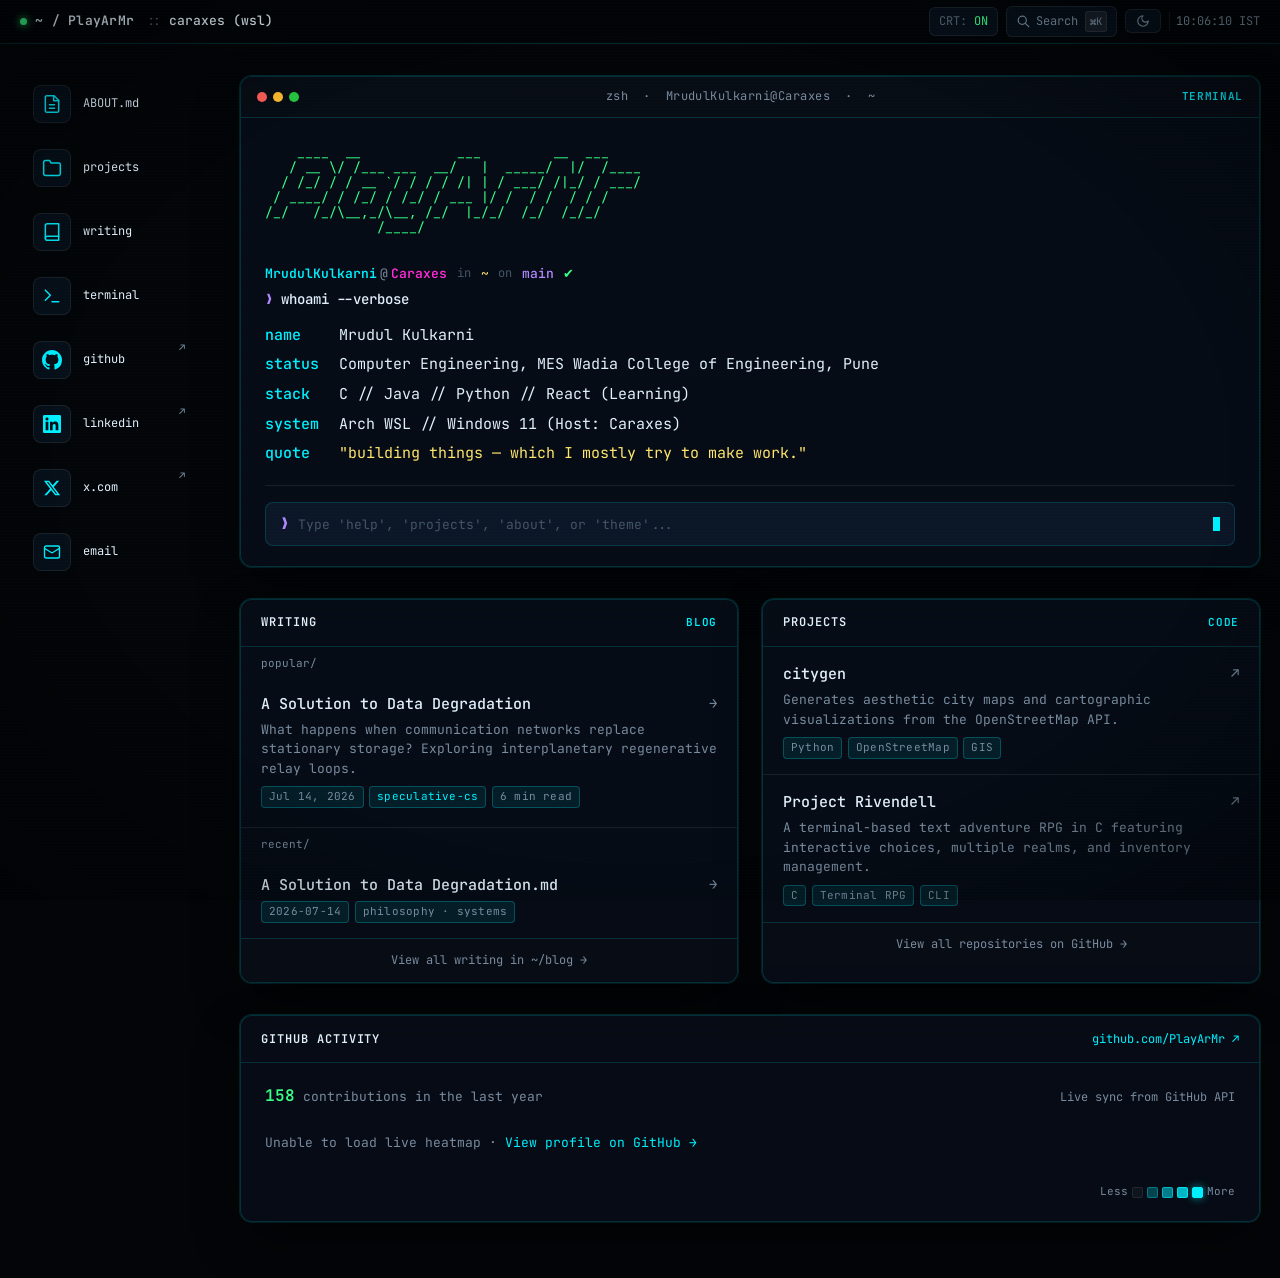
==== commit e5544700: "total website revamp!" ====
--- a/index.html
+++ b/index.html
@@ -1,1210 +1,694 @@
-<!DOCTYPE html>
-<html lang="en">
-<head>
-<meta charset="UTF-8">
-<meta name="viewport" content="width=device-width, initial-scale=1.0">
-<title>MrudulKulkarni@Caraxes</title>
-<style>
-
-  @font-face {
-    font-family: 'Fira Code Local';
-    src: url('./fonts/FiraCode-Light.ttf') format('truetype');
-    font-style: normal;
-    font-weight: 300;
-    font-display: swap;
-  }
-
-  @font-face {
-    font-family: 'Fira Code Local';
-    src: url('./fonts/FiraCode-Regular.ttf') format('truetype');
-    font-style: normal;
-    font-weight: 400;
-    font-display: swap;
-  }
-
-  @font-face {
-    font-family: 'Fira Code Local';
-    src: url('./fonts/FiraCode-Medium.ttf') format('truetype');
-    font-style: normal;
-    font-weight: 500;
-    font-display: swap;
-  }
-
-  @font-face {
-    font-family: 'Fira Code Local';
-    src: url('./fonts/FiraCode-SemiBold.ttf') format('truetype');
-    font-style: normal;
-    font-weight: 600;
-    font-display: swap;
-  }
-
-  @font-face {
-    font-family: 'Fira Code Local';
-    src: url('./fonts/FiraCode-Bold.ttf') format('truetype');
-    font-style: normal;
-    font-weight: 700;
-    font-display: swap;
-  }
-
-  *, *::before, *::after { box-sizing: border-box; margin: 0; padding: 0; }
-
-  :root {
-    /* AMOLED Cyberpunk — default */
-    --bg: #000000;
-    --bg2: #050608;
-    --bg3: #0a0d10;
-    --fg: #d7fff4;
-    --dim: #66827a;
-    --green: #39ff88;
-    --blue: #00d9ff;
-    --purple: #ff2bd6;
-    --yellow: #ffe66d;
-    --cyan: #00f0ff;
-    --orange: #ff7a18;
-    --pink: #ff2b6e;
-    --red: #ff3158;
-    --border: #17332f;
-    --cursor: #39ff88;
-    --seg-user: #00f0ff;
-    --seg-host: #ff2bd6;
-    --seg-dir: #ffe66d;
-    --seg-git: #7a35ff;
-    --seg-ok: #39ff88;
-  }
-
-  body.light {
-    /* Mocha Sage — warm, soft, green-tinted light mode */
-    --bg: #f0e6d6;
-    --bg2: #e7dac7;
-    --bg3: #d9c9b3;
-    --fg: #342a22;
-    --dim: #756b5f;
-    --green: #617a62;
-    --blue: #5b7770;
-    --purple: #806879;
-    --yellow: #9a7a4f;
-    --cyan: #55766f;
-    --orange: #966447;
-    --pink: #8a6670;
-    --red: #945e54;
-    --border: #c5b39a;
-    --cursor: #617a62;
-    --seg-user: #55766f;
-    --seg-host: #806879;
-    --seg-dir: #806844;
-    --seg-git: #70617a;
-    --seg-ok: #617a62;
-  }
-
-  html, body {
-    max-width: 100%;
-    overflow-x: hidden;
-  }
-
-  body {
-    background: var(--bg);
-    color: var(--fg);
-    font-family: 'Fira Code Local', 'Fira Code', 'Cascadia Mono', Consolas, monospace;
-    min-height: 100vh;
-    display: flex;
-    align-items: flex-start;
-    justify-content: center;
-    padding: 2rem 1rem;
-    transition: background 0.3s, color 0.3s;
-  }
-
-  .terminal { width: 100%; max-width: 700px; }
-
-
-  /* ── CRT effect ─────────────────────────────────── */
-  body::before {
-    content: "";
-    position: fixed;
-    inset: 0;
-    z-index: 9999;
-    pointer-events: none;
-    background: repeating-linear-gradient(
-      to bottom,
-      rgba(0, 240, 255, 0.035) 0px,
-      rgba(0, 240, 255, 0.035) 1px,
-      transparent 1px,
-      transparent 3px
-    );
-    opacity: 0.7;
-  }
-
-  body::after {
-    content: "";
-    position: fixed;
-    inset: 0;
-    z-index: 10000;
-    pointer-events: none;
-    background: radial-gradient(
-      ellipse at center,
-      transparent 55%,
-      rgba(0, 0, 0, 0.55) 100%
-    );
-  }
-
-  body.light::before {
-    background: repeating-linear-gradient(
-      to bottom,
-      rgba(70, 70, 55, 0.025) 0px,
-      rgba(70, 70, 55, 0.025) 1px,
-      transparent 1px,
-      transparent 3px
-    );
-    opacity: 0.35;
-  }
-
-  body.light::after {
-    background: radial-gradient(
-      ellipse at center,
-      transparent 58%,
-      rgba(92, 76, 55, 0.08) 100%
-    );
-  }
-
-  @media (prefers-reduced-motion: reduce) {
-    body::before,
-    body::after {
-      opacity: 0.45;
-    }
-  }
-
-
-  body.light::before {
-    opacity: 0.22;
-  }
-
-  body.light::after {
-    background: radial-gradient(
-      ellipse at center,
-      transparent 58%,
-      rgba(92, 76, 55, 0.08) 100%
-    );
-  }
-
-  body.light .window {
-    box-shadow: 0 14px 45px rgba(76, 62, 43, 0.12);
-  }
-
-
-  body.light .ascii-art {
-    color: #3f5f4b;
-    font-weight: 600;
-    text-shadow:
-      0 1px 0 rgba(255, 250, 240, 0.75),
-      0 0 1px rgba(63, 95, 75, 0.28);
-    opacity: 1;
-  }
-
-
-  /* ── ASCII logo glitch ──────────────────────────── */
-  .ascii-art {
-    position: relative;
-    animation: ascii-flicker 7s steps(1, end) infinite;
-  }
-
-  .ascii-art::before,
-  .ascii-art::after {
-    content: attr(data-ascii);
-    position: absolute;
-    inset: 0;
-    pointer-events: none;
-    white-space: pre;
-    overflow: hidden;
-    opacity: 0;
-  }
-
-  .ascii-art::before {
-    color: var(--cyan);
-    text-shadow: -2px 0 var(--cyan);
-    animation: ascii-glitch-cyan 6s infinite steps(1, end);
-  }
-
-  .ascii-art::after {
-    color: var(--pink);
-    text-shadow: 2px 0 var(--pink);
-    animation: ascii-glitch-pink 6s infinite steps(1, end);
-  }
-
-  @keyframes ascii-flicker {
-    0%, 91%, 94%, 100% { opacity: 1; }
-    92% { opacity: .92; }
-    93% { opacity: .72; }
-  }
-
-  @keyframes ascii-glitch-cyan {
-    0%, 88%, 90%, 100% {
-      opacity: 0;
-      transform: translateX(0);
-      clip-path: inset(0 0 0 0);
-    }
-    89% {
-      opacity: .7;
-      transform: translateX(-3px);
-      clip-path: inset(18% 0 61% 0);
-    }
-  }
-
-  @keyframes ascii-glitch-pink {
-    0%, 72%, 74%, 100% {
-      opacity: 0;
-      transform: translateX(0);
-      clip-path: inset(0 0 0 0);
-    }
-    73% {
-      opacity: .65;
-      transform: translateX(3px);
-      clip-path: inset(63% 0 14% 0);
-    }
-  }
-
-  body.light .ascii-art::before,
-  body.light .ascii-art::after {
-    opacity: 0;
-  }
-
-  @media (prefers-reduced-motion: reduce) {
-    .ascii-art,
-    .ascii-art::before,
-    .ascii-art::after {
-      animation: none;
-    }
-  }
-
-  /* ── Window chrome ─────────────────────────────── */
-  .window-bar {
-    background: var(--bg2);
-    border: 1px solid var(--border);
-    border-bottom: none;
-    border-radius: 10px 10px 0 0;
-    padding: 10px 14px;
-    display: flex;
-    align-items: center;
-    gap: 10px;
-    transition: background 0.3s, border-color 0.3s;
-  }
-
-  .dots { display: flex; gap: 6px; }
-  .dot { width: 12px; height: 12px; border-radius: 50%; transition: filter 0.2s; }
-  .dot:hover { filter: brightness(1.3); }
-  .dot-red    { background: #ff5f57; }
-  .dot-yellow { background: #febc2e; }
-  .dot-green  { background: #28c840; }
-
-  .win-title {
-    flex: 1;
-    text-align: center;
-    font-size: 13px;
-    color: var(--dim);
-    letter-spacing: 0.05em;
-    white-space: nowrap;
-    overflow: hidden;
-    text-overflow: ellipsis;
-  }
-
-  /* ── Theme toggle ──────────────────────────────── */
-  .theme-btn {
-    position: relative;
-    display: flex;
-    align-items: center;
-    gap: 6px;
-    background: var(--bg3);
-    border: 1px solid var(--border);
-    border-radius: 20px;
-    padding: 3px 10px 3px 6px;
-    cursor: pointer;
-    font-family: inherit;
-    font-size: 13px;
-    color: var(--dim);
-    transition: all 0.25s;
-    flex-shrink: 0;
-    letter-spacing: 0.03em;
-    outline: none;
-  }
-  .theme-btn:hover { color: var(--purple); border-color: var(--purple); background: color-mix(in srgb, var(--purple) 10%, var(--bg2)); }
-  .theme-btn:focus-visible { box-shadow: 0 0 0 2px var(--purple); }
-
-
-  .line { margin-bottom: 6px; font-size: clamp(11.5px, 2.8vw, 13.5px); line-height: 1.65; word-break: break-word; }
-  .line.gap { margin-bottom: 14px; }
-
-  .comment { color: var(--dim); font-style: italic; font-size: clamp(10px, 2.4vw, 12px); }
-
-  /* ── Starship-style prompt ─────────────────────── */
-  /*
-    Layout (Tokyo Night / Starship-inspired):
-
-    Line 1:  [user@host] [~/path] [on  branch] [✓]
-    Line 2:  ❯ command
-
-    Segments use colored text groups, not powerline glyphs,
-    to stay font-agnostic. Arrow separators between groups.
-  */
-
-  .prompt-block { margin-bottom: 4px; }
-
-  .prompt-line1 {
-    display: flex;
-    flex-wrap: wrap;
-    align-items: center;
-    gap: 0;
-    font-size: clamp(11px, 2.6vw, 13px);
-    line-height: 2;
-  }
-
-  .prompt-line2 {
-    display: flex;
-    flex-wrap: wrap;
-    align-items: center;
-    font-size: clamp(11.5px, 2.8vw, 13.5px);
-    line-height: 1.7;
-  }
-
-  /* Segment groups */
-  .seg { display: inline-flex; align-items: center; gap: 0; }
-
-  /* user@host — teal/cyan */
-  .seg-user   { color: var(--cyan);   font-weight: 500; }
-  .seg-at     { color: var(--dim);    }
-  .seg-host   { color: var(--blue);   font-weight: 500; }
-
-  /* separator */
-  .sep { color: var(--dim); margin: 0 5px; }
-
-  /* directory */
-  .seg-dir    { color: var(--yellow); }
-
-  /* git — "on  branch" style */
-  .seg-git-wrap { display: inline-flex; align-items: center; gap: 3px; }
-  .seg-on     { color: var(--dim);    font-style: italic; }
-  .seg-branch { color: var(--purple); font-weight: 500; }
-
-  /* exit status */
-  .seg-ok     { color: var(--green);  margin-left: 6px; }
-
-  /* line 2 — arrow + command */
-  .ps-arrow   { color: var(--purple); margin-right: 6px; font-size: 1.1em; }
-  .ps-cmd     { color: var(--fg); }
-
-  /* ── Cursor ────────────────────────────────────── */
-  .cursor-blink {
-    display: inline-block;
-    width: 7px; height: 14px;
-    background: var(--cursor);
-    vertical-align: middle;
-    margin-left: 3px;
-    animation: blink 1.1s steps(1) infinite;
-    border-radius: 1px;
-    transition: background 0.3s;
-  }
-  @keyframes blink { 0%,49%{opacity:1} 50%,100%{opacity:0} }
-
-
-
-  .ascii-art {
-    margin: 4px 0 12px;
-    color: var(--purple);
-    font-family: 'Fira Code Local', 'Fira Code', 'Cascadia Mono', Consolas, monospace;
-    font-size: clamp(7px, 1.7vw, 10px);
-    line-height: 1.05;
-    white-space: pre;
-    overflow-x: auto;
-    user-select: none;
-    text-shadow: 0 0 8px color-mix(in srgb, var(--purple) 25%, transparent);
-  }
-
-
-  /* ── Fastfetch-style identity block ─────────────── */
-  .fastfetch {
-    display: grid;
-    grid-template-columns: minmax(0, 42%) minmax(0, 1fr);
-    align-items: center;
-    gap: clamp(12px, 3vw, 22px);
-    margin: 4px 0 10px;
-    min-width: 0;
-    max-width: 100%;
-    overflow: hidden;
-  }
-
-  .fastfetch .ascii-art {
-    margin: 0;
-    min-width: 0;
-    max-width: 100%;
-    overflow: hidden;
-  }
-
-  .fastfetch .whoami-block {
-    margin: 0;
-    min-width: 0;
-  }
-
-  @media (max-width: 560px) {
-    .fastfetch {
-      grid-template-columns: 1fr;
-      gap: 12px;
-      overflow: visible;
-    }
-
-    .fastfetch .ascii-art {
-      overflow-x: auto;
-      max-width: 100%;
-    }
-  }
-
-  /* ── Projects ───────────────────────────────────── */
-  .projects { display: grid; gap: 4px; margin: 4px 0 2px; }
-  .project-row {
-    display: grid;
-    grid-template-columns: auto 1fr auto;
-    align-items: center;
-    gap: 10px;
-    padding: 10px 10px 10px 12px;
-    border-left: 2px solid transparent;
-    border-radius: 0 6px 6px 0;
-    color: inherit;
-    transition: border-color 0.15s, background 0.15s;
-  }
-  .project-row:hover, .project-row:focus-visible {
-    border-left-color: var(--purple);
-    background: color-mix(in srgb, var(--purple) 6%, transparent);
-    outline: none;
-  }
-  .project-index { color: var(--purple); font-size: 14px; }
-  .project-info { min-width: 0; }
-  .project-name {
-    display: block;
-    color: var(--fg);
-    font-size: clamp(14px, 3vw, 15.5px);
-    font-weight: 500;
-  }
-  .project-desc {
-    display: block;
-    margin-top: 2px;
-    color: var(--dim);
-    font-size: clamp(11.5px, 2.4vw, 13.5px);
-    line-height: 1.5;
-  }
-  .project-stack {
-    color: var(--cyan);
-    font-size: clamp(11px, 2.2vw, 12px);
-    white-space: nowrap;
-  }
-  @media (max-width: 520px) {
-    .project-row { grid-template-columns: auto 1fr; }
-    .project-stack { grid-column: 2; white-space: normal; }
-  }
-
-
-  /* ── GitHub activity ─────────────────────────────── */
-  .github-activity { margin: 4px 0 2px; }
-
-  .github-summary {
-    display:flex;
-    flex-wrap:wrap;
-    align-items:baseline;
-    gap:6px 14px;
-    margin:4px 0 10px;
-    color:var(--dim);
-    font-size:clamp(9.5px,2.2vw,11.5px);
-  }
-  .github-summary strong { color:var(--green); font-weight:500; }
-  .github-summary .gh-profile { margin-left:auto; }
-
-  /* A simple horizontal calendar. No CSS aspect-ratio/grid-row sizing tricks. */
-  .heatmap-wrap {
-    width:100%;
-    overflow:hidden;
-    padding:2px 0 6px;
-  }
-
-  .heatmap {
-    display:block;
-    width:100%;
-    min-width:0;
-  }
-
-  .heatmap-months {
-    display:flex;
-    height:12px;
-    margin-left:20px;
-    color:var(--dim);
-    font-size:6.5px;
-    line-height:10px;
-    white-space:nowrap;
-  }
-
-  .heatmap-month {
-    display:block;
-    flex:1 0 0;
-  }
-
-  .heatmap-body {
-    display:flex;
-    align-items:flex-start;
-    gap:4px;
-  }
-
-  .heatmap-days {
-    width:16px;
-    flex:0 0 16px;
-    height:70px;
-    display:flex;
-    flex-direction:column;
-    justify-content:space-between;
-    padding:1px 0;
-    color:var(--dim);
-    font-size:7px;
-    line-height:1;
-  }
-
-  .heatmap-grid {
-    flex:1 1 auto;
-    min-width:0;
-    height:70px;
-    display:grid;
-    grid-template-rows:repeat(7, 10px);
-    grid-auto-flow:column;
-    grid-auto-columns:minmax(0, 1fr);
-    gap:1px;
-  }
-
-  .heat-cell {
-    display:block;
-    width:100%;
-    height:10px;
-    min-width:0;
-    border-radius:1px;
-    background:var(--bg3);
-    border:0;
-    box-sizing:border-box;
-  }
-
-  .heat-cell[data-level="0"] {
-    background:color-mix(in srgb,var(--fg) 4%,var(--bg3));
-  }
-
-  .heat-cell[data-level="1"] {
-    background:color-mix(in srgb,var(--pink) 28%,var(--bg3));
-  }
-  .heat-cell[data-level="2"] {
-    background:color-mix(in srgb,var(--pink) 50%,var(--bg3));
-  }
-  .heat-cell[data-level="3"] {
-    background:color-mix(in srgb,var(--pink) 72%,var(--bg3));
-  }
-  .heat-cell[data-level="4"] {
-    background:var(--pink);
-    box-shadow:0 0 7px color-mix(in srgb,var(--pink) 45%,transparent);
-  }
-  .heat-cell:hover,
-  .heat-cell:focus-visible {
-    transform:scale(1.25);
-    filter:brightness(1.15);
-    outline:none;
-    position:relative;
-    z-index:2;
-  }
-
-  .heatmap-legend {
-    display:flex;
-    align-items:center;
-    justify-content:flex-end;
-    gap:3px;
-    margin-top:7px;
-    color:var(--dim);
-    font-size:7px;
-  }
-  .heatmap-legend .heat-cell {
-    flex:0 0 12px;
-    width:12px;
-    height:12px;
-  }
-
-  .github-status {
-    color:var(--dim);
-    font-style:italic;
-    font-size:clamp(9.5px,2.2vw,11.5px);
-  }
-
-  body.light .heat-cell {
-    background:var(--bg3);
-  }
-  body.light .heat-cell[data-level="1"] {
-    background:color-mix(in srgb,var(--pink) 25%,var(--bg3));
-  }
-  body.light .heat-cell[data-level="2"] {
-    background:color-mix(in srgb,var(--pink) 45%,var(--bg3));
-  }
-  body.light .heat-cell[data-level="3"] {
-    background:color-mix(in srgb,var(--pink) 65%,var(--bg3));
-  }
-  body.light .heat-cell[data-level="4"] {
-    background:var(--pink);
-    box-shadow:none;
-  }
-
-  @media(max-width:560px) {
-    .github-summary .gh-profile { margin-left:0; }
-
-    .heatmap-wrap {
-      overflow-x:auto;
-      scrollbar-width:thin;
-    }
-
-
-    .heatmap-months { margin-left:20px; }
-
-  }
-
-  /* ── Misc layout ───────────────────────────────── */
-  .divider {
-    border: none;
-    border-top: 1px solid var(--border);
-    margin: 14px 0;
-    transition: border-color 0.3s;
-  }
-
-  .whoami-block {
-    display: grid;
-    grid-template-columns: auto 1fr;
-    gap: 4px 14px;
-    margin: 4px 0 2px;
-    font-size: clamp(13px, 2.7vw, 15px);
-  }
-  .wk { color: var(--cyan); white-space: nowrap; }
-  .wv { color: var(--fg); word-break: break-word; }
-
-  .readme {
-    font-size: clamp(11.5px, 2.6vw, 13px);
-    line-height: 1.9;
-    padding-left: 4px;
-    margin-top: 6px;
-    margin-bottom: 18px;
-  }
-
-  .clock-block {
-    display: grid;
-    grid-template-columns: auto 1fr;
-    gap: 4px 14px;
-    margin: 4px 0;
-    font-size: clamp(13px, 2.7vw, 15px);
-  }
-  .ck { color: var(--purple); white-space: nowrap; }
-  .cv { color: var(--fg); font-variant-numeric: tabular-nums; }
-
-  /* ── Link rows ─────────────────────────────────── */
-  a { text-decoration: none; }
-
-  .link-row {
-    display: flex;
-    align-items: center;
-    padding: 9px 10px 9px 12px;
-    border-left: 2px solid transparent;
-    transition: border-color 0.15s, background 0.15s;
-    border-radius: 0 6px 6px 0;
-    margin-bottom: 3px;
-    gap: 10px;
-    min-width: 0;
-    color: inherit;
-  }
-  .link-row:hover, .link-row:focus-visible {
-    border-left-color: var(--purple);
-    background: color-mix(in srgb, var(--purple) 6%, transparent);
-    outline: none;
-  }
-  .link-row:hover .link-arrow { color: var(--purple); }
-  .link-row:hover .link-name  { color: var(--fg); font-weight: 500; }
-
-  .link-icon { font-size: 14px; flex-shrink: 0; }
-  .icon-github   { color: var(--fg);     }
-  .icon-linkedin { color: var(--blue);   }
-  .icon-blog     { color: var(--orange); }
-  .icon-x        { color: var(--fg);     }
-  .icon-mail     { color: var(--pink);   }
-
-  .link-info { display: flex; flex-direction: column; min-width: 0; flex: 1; gap: 1px; }
-  .link-name { font-size: clamp(14px, 3vw, 15.5px); color: var(--fg); font-weight: 400; transition: color 0.15s; }
-  .link-url  { font-size: clamp(11.5px, 2.4vw, 13.5px); color: var(--dim); white-space: nowrap; overflow: hidden; text-overflow: ellipsis; }
-
-  .link-right { display: flex; align-items: center; gap: 6px; flex-shrink: 0; }
-
-  .badge {
-    font-size: clamp(11px, 2.2vw, 12px);
-    padding: 2px 7px;
-    border-radius: 4px;
-    font-weight: 500;
-    letter-spacing: 0.04em;
-    white-space: nowrap;
-  }
-  .badge-active {
-    background: color-mix(in srgb, var(--green) 15%, transparent);
-    color: var(--green);
-    border: 1px solid color-mix(in srgb, var(--green) 35%, transparent);
-  }
-  .badge-new {
-    background: color-mix(in srgb, var(--orange) 15%, transparent);
-    color: var(--orange);
-    border: 1px solid color-mix(in srgb, var(--orange) 35%, transparent);
-  }
-
-  .link-arrow { color: var(--dim); font-size: 14px; transition: color 0.15s; }
-
-  @media (prefers-reduced-motion: reduce) {
-    .cursor-blink { animation: none; opacity: 1; }
-  }
-</style>
-</head>
-<body id="body">
-<div class="terminal">
-
-  <!-- Window chrome -->
-  <div class="window-bar">
-    <div class="dots">
-      <div class="dot dot-red"    title="Close"></div>
-      <div class="dot dot-yellow" title="Minimize"></div>
-      <div class="dot dot-green"  title="Maximize"></div>
-    </div>
-    <div class="win-title">zsh &nbsp;·&nbsp; MrudulKulkarni@Caraxes &nbsp;·&nbsp; ~</div>
-    <button class="theme-btn" onclick="toggleTheme()" id="toggleBtn" aria-label="Toggle colour theme">
-      <span id="themeLabel">light</span>
-    </button>
-  </div>
-
-  <div class="terminal-body">
-
-    <!-- whoami -->
-    <div class="line">
-      <div class="prompt-block">
-        <div class="prompt-line1">
-          <span class="seg">
-            <span class="seg-user">MrudulKulkarni</span><span class="seg-at">@</span><span class="seg-host">Caraxes</span>
-          </span>
-          <span class="sep">in</span>
-          <span class="seg">
-            <span class="seg-dir">~</span>
-          </span>
-        </div>
-        <div class="prompt-line2">
-          <span class="ps-arrow">❯</span>
-          <span class="ps-cmd">whoami --verbose</span>
-        </div>
-      </div>
-    </div>
-
-    <div class="fastfetch">
-      <pre class="ascii-art" aria-label="ASCII art" data-ascii="    ____  __            ___         __  ___    
-   / __ \/ /___ ___  __/   |  _____/  |/  /____
-  / /_/ / / __ `/ / / / /| | / ___/ /|_/ / ___/
- / ____/ / /_/ / /_/ / ___ |/ /  / /  / / /    
-/_/   /_/\__,_/\__, /_/  |_/_/  /_/  /_/_/     
-              /____/                            ">    ____  __            ___         __  ___    
-   / __ \/ /___ ___  __/   |  _____/  |/  /____
-  / /_/ / / __ `/ / / / /| | / ___/ /|_/ / ___/
- / ____/ / /_/ / /_/ / ___ |/ /  / /  / / /    
-/_/   /_/\__,_/\__, /_/  |_/_/  /_/  /_/_/     
-              /____/                            </pre>
-      <div class="line gap">
-      <div class="whoami-block">
-        <span class="wk">name</span>   <span class="wv">Mrudul Kulkarni</span>
-        <span class="wk">role</span>   <span class="wv">Computer Engineering, MES Wadia College of Engineering, Pune</span>
-        <span class="wk">stack</span>  <span class="wv">C // Java // Python // React(Learning)</span>
-        <span class="wk">config</span> <span class="wv">Arch WSL // Windows</span>
-      </div>
-    </div>
-    </div><hr class="divider">
-
-    <!-- ls links -->
-    <div class="line">
-      <div class="prompt-block">
-        <div class="prompt-line1">
-          <span class="seg">
-            <span class="seg-user">MrudulKulkarni</span><span class="seg-at">@</span><span class="seg-host">Caraxes</span>
-          </span>
-          <span class="sep">in</span>
-          <span class="seg">
-            <span class="seg-dir">~/links</span>
-          </span>
-        </div>
-        <div class="prompt-line2">
-          <span class="ps-arrow">❯</span>
-          <span class="ps-cmd">ls -la</span>
-        </div>
-      </div>
-    </div>
-
-    <div class="line gap">
-      <span class="comment"># 5 entries · all systems nominal</span>
-    </div>
-
-    <a class="link-row" href="https://github.com/PlayArMr" target="_blank" rel="noopener">
-      <span class="link-icon icon-github">⬡</span>
-      <div class="link-info">
-        <span class="link-name">github</span>
-        <span class="link-url">github.com/PlayArMr</span>
-      </div>
-      <div class="link-right">
-        <span class="badge badge-active">active</span>
-        <span class="link-arrow">→</span>
-      </div>
-    </a>
-
-    <a class="link-row" href="https://linkedin.com/in/kulkarni-mrudul" target="_blank" rel="noopener">
-      <span class="link-icon icon-linkedin">▣</span>
-      <div class="link-info">
-        <span class="link-name">linkedin</span>
-        <span class="link-url">linkedin.com/in/kulkarni-mrudul</span>
-      </div>
-      <div class="link-right">
-        <span class="badge badge-active">active</span>
-        <span class="link-arrow">→</span>
-      </div>
-    </a>
-
-    <a class="link-row" href="https://x.com/PlayArMr2" target="_blank" rel="noopener">
-      <span class="link-icon icon-x">✕</span>
-      <div class="link-info">
-        <span class="link-name">x / twitter</span>
-        <span class="link-url">x.com/PlayArMr2</span>
-      </div>
-      <div class="link-right">
-        <span class="badge badge-active">active</span>
-        <span class="link-arrow">→</span>
-      </div>
-    </a>
-
-    <a class="link-row" href="./page2.html">
-      <span class="link-icon icon-blog">◈</span>
-      <div class="link-info">
-        <span class="link-name">blog</span>
-        <span class="link-url">./page2.html</span>
-      </div>
-      <div class="link-right">
-        <span class="badge badge-new">new</span>
-        <span class="link-arrow">→</span>
-      </div>
-    </a>
-
-    <a class="link-row" id="email-link" href="#">
-      <span class="link-icon icon-mail">✉</span>
-      <div class="link-info">
-        <span class="link-name">email</span>
-        <span class="link-url" id="email-display">···@···</span>
-      </div>
-      <div class="link-right">
-        <span class="badge badge-active">active</span>
-        <span class="link-arrow">→</span>
-      </div>
-    </a>
-
-
-    <hr class="divider">
-
-    <!-- projects -->
-    <div class="line">
-      <div class="prompt-block">
-        <div class="prompt-line1">
-          <span class="seg">
-            <span class="seg-user">MrudulKulkarni</span><span class="seg-at">@</span><span class="seg-host">Caraxes</span>
-          </span>
-          <span class="sep">in</span>
-          <span class="seg">
-            <span class="seg-dir">~/projects</span>
-          </span>
-        </div>
-        <div class="prompt-line2">
-          <span class="ps-arrow">❯</span>
-          <span class="ps-cmd">ls -la</span>
-        </div>
-      </div>
-    </div>
-
-    <div class="line gap">
-      <span class="comment"># 2 projects · things I've built</span>
-    </div>
-
-    <div class="projects">
-      <a class="project-row" href="https://github.com/PlayArMr/citygen" target="_blank" rel="noopener" aria-label="CityGen">
-        <span class="project-index">01</span>
-        <span class="project-info">
-          <span class="project-name">citygen</span>
-          <span class="project-desc">Generates city maps using data from the OpenStreetMap API.</span>
-        </span>
-        <span class="project-stack">Python · OSM</span>
-      </a>
-
-      <a class="project-row" href="https://github.com/PlayArMr/Project_Rivendell" target="_blank" rel="noopener" aria-label="Project Rivendell">
-        <span class="project-index">02</span>
-        <span class="project-info">
-          <span class="project-name">Project Rivendell</span>
-          <span class="project-desc">A terminal-based text adventure game written in C, with interactive choices and multiple locations.</span>
-        </span>
-        <span class="project-stack">C · Terminal</span>
-      </a>
-    </div>
-
-
-    <hr class="divider">
-
-    <!-- github activity -->
-    <div class="line">
-      <div class="prompt-block">
-        <div class="prompt-line1">
-          <span class="seg">
-            <span class="seg-user">MrudulKulkarni</span><span class="seg-at">@</span><span class="seg-host">Caraxes</span>
-          </span>
-          <span class="sep">in</span>
-          <span class="seg">
-            <span class="seg-dir">~/github</span>
-          </span>
-        </div>
-        <div class="prompt-line2">
-          <span class="ps-arrow">❯</span>
-          <span class="ps-cmd">git activity</span>
-        </div>
-      </div>
-    </div>
-
-    <div class="github-activity">
-      <div class="github-summary">
-        <span><strong id="github-count">--</strong> contributions in the last year</span>
-        <a href="https://github.com/PlayArMr" target="_blank" rel="noopener" class="link-url gh-profile">github.com/PlayArMr</a>
-      </div>
-      <div class="heatmap-wrap">
-        <div class="heatmap" id="github-heatmap" aria-label="GitHub contribution activity">
-          <span class="github-status">fetching contribution graph...</span>
-        </div>
-      </div>
-</div>
-
-    <hr class="divider">
-
-    <!-- date -->
-    <div class="line">
-      <div class="prompt-block">
-        <div class="prompt-line1">
-          <span class="seg">
-            <span class="seg-user">MrudulKulkarni</span><span class="seg-at">@</span><span class="seg-host">Caraxes</span>
-          </span>
-          <span class="sep">in</span>
-          <span class="seg">
-            <span class="seg-dir">~</span>
-          </span>
-          <span class="sep" style="margin-left:8px;"></span>
-          <span class="seg-git-wrap">
-            <span class="seg-on">on</span>
-            
-            <span class="seg-branch">main</span>
-          </span>
-          <span class="seg-ok" title="last exit: 0">✔</span>
-        </div>
-        <div class="prompt-line2">
-          <span class="ps-arrow">❯</span>
-          <span class="ps-cmd">date</span>
-        </div>
-      </div>
-    </div>
-
-    <div class="line gap">
-      <div class="clock-block">
-        <span class="ck">IST</span><span class="cv" id="clock-ist">--:--:--</span>
-      </div>
-    </div>
-
-    <hr class="divider">
-
-    <!-- README -->
-    <div class="line">
-      <div class="prompt-block">
-        <div class="prompt-line1">
-          <span class="seg">
-            <span class="seg-user">MrudulKulkarni</span><span class="seg-at">@</span><span class="seg-host">Caraxes</span>
-          </span>
-          <span class="sep">in</span>
-          <span class="seg">
-            <span class="seg-dir">~</span>
-          </span>
-        </div>
-        <div class="prompt-line2">
-          <span class="ps-arrow">❯</span>
-          <span class="ps-cmd">cat README.md</span>
-        </div>
-      </div>
-    </div>
-
-    <div class="readme">
-      <span style="color:var(--orange)">building things</span><span style="color:var(--dim)"> — which I mostly try to make work.</span><br>
-      <span style="color:var(--dim)">No idea what I'm doing :3</span>
-    </div>
-
-    <!-- Final blinking prompt -->
-    <div class="prompt-block">
-      <div class="prompt-line1">
-        <span class="seg">
-          <span class="seg-user">MrudulKulkarni</span><span class="seg-at">@</span><span class="seg-host">Caraxes</span>
-        </span>
-        <span class="sep">in</span>
-        <span class="seg">
-          <span class="seg-dir">~</span>
-        </span>
-      </div>
-      <div class="prompt-line2">
-        <span class="ps-arrow">❯</span>
-        <span class="cursor-blink"></span>
-      </div>
-    </div>
-
-  </div>
-</div>
-
-<script>
-  function toggleTheme() {
-    const body  = document.getElementById('body');
-    const label = document.getElementById('themeLabel');
-    const isLight = body.classList.toggle('light');
-    label.textContent = isLight ? 'dark' : 'light';
-  }
-
-  function pad(n) { return String(n).padStart(2, '0'); }
-
-  function formatTime(date, offsetMinutes) {
-    const utcMs = date.getTime() + date.getTimezoneOffset() * 60000;
-    const local  = new Date(utcMs + offsetMinutes * 60000);
-    return pad(local.getHours()) + ':' + pad(local.getMinutes()) + ':' + pad(local.getSeconds());
-  }
-  function updateClocks() {
-    const now = new Date();
-    document.getElementById('clock-ist').textContent = formatTime(now, 330);
-  }
-
-  updateClocks();
-  setInterval(updateClocks, 1000);
-
-
-  // GitHub contribution calendar
-  (function() {
-    const graph = document.getElementById('github-heatmap');
-    const count = document.getElementById('github-count');
-    if (!graph || !count) return;
-
-    const API = 'https://github-contributions-api.jogruber.de/v4/PlayArMr';
-
-    function escapeHTML(value) {
-      return String(value).replace(/[&<>"']/g, function(ch) {
-        return ({'&':'&amp;','<':'&lt;','>':'&gt;','"':'&quot;',"'":'&#39;'})[ch];
-      });
-    }
-
-    function levelFor(item) {
-      const n = Number(item && item.count || 0);
-      if (!n) return 0;
-      const intensity = Number(item.intensity);
-      if (Number.isFinite(intensity)) return Math.max(1, Math.min(4, intensity));
-      if (n >= 10) return 4;
-      if (n >= 5) return 3;
-      if (n >= 2) return 2;
-      return 1;
-    }
-
-    function monthName(d) {
-      return d.toLocaleString('en-US', {month:'short'});
-    }
-
-    fetch(API)
-      .then(function(response) {
-        if (!response.ok) throw new Error('contribution API ' + response.status);
-        return response.json();
-      })
-      .then(function(data) {
-        const all = Array.isArray(data.contributions) ? data.contributions.flat() : [];
-        const byDate = new Map(
-          all.map(function(item) { return [item.date, item]; })
-        );
-
-        const today = new Date();
-        today.setHours(0,0,0,0);
-
-        const first = new Date(today);
-        first.setDate(first.getDate() - 364);
-        first.setDate(first.getDate() - first.getDay());
-
-        const last = new Date(today);
-        last.setDate(last.getDate() + (6 - last.getDay()));
-
-        const days = [];
-        for (let d = new Date(first); d <= last; d.setDate(d.getDate()+1)) {
-          days.push(new Date(d));
-        }
-
-        const weeks = Math.ceil(days.length / 7);
-
-        const monthLabels = Array.from({length: weeks}, function(_, w) {
-          const d = days[w * 7];
-          const prev = w > 0 ? days[(w - 1) * 7] : null;
-          const isNewMonth = d && (!prev || d.getMonth() !== prev.getMonth());
-          return '<span class="heatmap-month">' +
-            (isNewMonth ? escapeHTML(monthName(d)) : '') +
-            '</span>';
-        }).join('');
-
-        const cells = days.map(function(d) {
-          const date = d.toISOString().slice(0,10);
-          const item = byDate.get(date) || {count:0, intensity:0};
-          const n = Number(item.count || 0);
-          const level = levelFor(item);
-          const label = n + ' contribution' + (n === 1 ? '' : 's') + ' · ' + date;
-
-          return '<span class="heat-cell" tabindex="0" data-level="' + level +
-            '" title="' + escapeHTML(label) +
-            '" aria-label="' + escapeHTML(n + ' contribution' +
-              (n === 1 ? '' : 's') + ' on ' + date) + '"></span>';
-        }).join('');
-
-        const total = all.reduce(function(sum, item) {
-          const d = new Date(item.date + 'T00:00:00');
-          return d >= first && d <= today ? sum + Number(item.count || 0) : sum;
-        }, 0);
-
-        count.textContent = total;
-
-        graph.innerHTML =
-          '<div class="heatmap-months">' + monthLabels + '</div>' +
-          '<div class="heatmap-body">' +
-            '<div class="heatmap-days" aria-hidden="true">' +
-              '<span>Mon</span><span>Wed</span><span>Fri</span>' +
-            '</div>' +
-            '<div class="heatmap-grid" style="--heat-weeks:' + weeks + '">' +
-              cells +
-            '</div>' +
-          '</div>' +
-          '<div class="heatmap-legend">' +
-            '<span>less</span>' +
-            '<span class="heat-cell" data-level="0"></span>' +
-            '<span class="heat-cell" data-level="1"></span>' +
-            '<span class="heat-cell" data-level="2"></span>' +
-            '<span class="heat-cell" data-level="3"></span>' +
-            '<span class="heat-cell" data-level="4"></span>' +
-            '<span>more</span>' +
-          '</div>';
-      })
-      .catch(function(error) {
-        console.error('GitHub contribution graph:', error);
-        count.textContent = '—';
-        graph.innerHTML =
-          '<span class="github-status">contribution graph unavailable · ' +
-          '<a class="link-url" href="https://github.com/PlayArMr" target="_blank" rel="noopener">open profile ↗</a>' +
-          '</span>';
-      });
-  })();
-(function() {
-    const user   = 'dev.playarmr';
-    const domain = 'protonmail.com';
-    const addr   = user + '@' + domain;
-    document.getElementById('email-link').href             = 'mailto:' + addr;
-    document.getElementById('email-display').textContent   = addr;
-  })();
-</script>
-</body>
-</html>
+<!DOCTYPE html>
+<html lang="en" data-theme="dark">
+<head>
+  <meta charset="UTF-8">
+  <meta name="viewport" content="width=device-width, initial-scale=1.0">
+  
+  <title>Mrudul Kulkarni (@PlayArMr) — Portfolio</title>
+  <meta name="description" content="Personal portfolio of Mrudul Kulkarni (@PlayArMr). Computer Engineering student, developer, and builder.">
+  <meta name="author" content="Mrudul Kulkarni">
+
+  <!-- Open Graph / Social Sharing -->
+  <meta property="og:type" content="website">
+  <meta property="og:url" content="https://mrudulkulkarni.vercel.app/">
+  <meta property="og:title" content="Mrudul Kulkarni (@PlayArMr) — Portfolio">
+  <meta property="og:description" content="Cyberpunk terminal &amp; desktop portfolio inspired by Max Leiter. Built with vanilla HTML/CSS/JS.">
+  <meta property="og:site_name" content="PlayArMr Portfolio">
+
+  <!-- Twitter Cards -->
+  <meta name="twitter:card" content="summary">
+  <meta name="twitter:creator" content="@PlayArMr2">
+  <meta name="twitter:title" content="Mrudul Kulkarni (@PlayArMr) — Portfolio">
+  <meta name="twitter:description" content="Cyberpunk terminal &amp; desktop portfolio inspired by Max Leiter.">
+
+  <!-- Favicon -->
+  <link rel="icon" href="data:image/svg+xml,<svg xmlns='http://www.w3.org/2000/svg' viewBox='0 0 24 24' fill='%2300f0ff'><text y='18' font-size='18' font-family='monospace'>❯_</text></svg>">
+
+  <!-- Pre-apply theme from localStorage to avoid FOUC -->
+  <script>
+    (function() {
+      try {
+        const saved = localStorage.getItem('playarmr-theme') || 'dark';
+        document.documentElement.setAttribute('data-theme', saved);
+      } catch(e) {}
+    })();
+  </script>
+
+  <link rel="stylesheet" href="./shared.css">
+</head>
+<body class="crt-active">
+
+  <!-- ── Top Menubar (Max Leiter Style) ─────────────────────────────────── -->
+  <header class="menubar" role="banner">
+    <div class="menubar-left">
+      <div class="menubar-brand">
+        <span class="status-dot" aria-label="System status online"></span>
+        <span>~ / PlayArMr</span>
+      </div>
+      <span class="breadcrumbs" aria-label="Breadcrumb">
+        <span class="sep">::</span>
+        <span class="current">caraxes (wsl)</span>
+      </span>
+    </div>
+
+    <div class="menubar-right">
+      <button class="menubar-btn" id="crt-toggle-btn" onclick="window.PlayArMr.toggleCRT()" title="Toggle CRT scanline shaders">
+        <span style="opacity:0.7">CRT:</span> <span style="color:var(--green)">ON</span>
+      </button>
+
+      <button class="menubar-btn" onclick="window.PlayArMr.openPalette()" title="Search &amp; Commands (⌘K / Ctrl+K)">
+        <svg width="13" height="13" viewBox="0 0 16 16" fill="none" stroke="currentColor" stroke-width="1.5" aria-hidden="true">
+          <circle cx="6.5" cy="6.5" r="5"></circle>
+          <line x1="10" y1="10" x2="15" y2="15"></line>
+        </svg>
+        <span>Search</span>
+        <span class="kbd-shortcut">⌘K</span>
+      </button>
+
+      <button class="menubar-btn" onclick="window.PlayArMr.toggleTheme()" title="Toggle Dark/Light Theme" aria-label="Toggle Theme">
+        <svg id="theme-icon" width="14" height="14" viewBox="0 0 24 24" fill="none" stroke="currentColor" stroke-width="2" stroke-linecap="round" stroke-linejoin="round" aria-hidden="true">
+          <path d="M12 3a6 6 0 0 0 9 9 9 9 0 1 1-9-9Z"></path>
+        </svg>
+      </button>
+
+      <time class="menubar-clock" id="menubar-clock">--:--:-- IST</time>
+    </div>
+  </header>
+
+  <!-- ── Desktop Content Layout ─────────────────────────────────────────── -->
+  <div class="desktop-wrapper">
+    <div class="desktop-layout">
+
+      <!-- Left Desktop Applications Navigation -->
+      <nav class="desktop-apps" aria-label="Desktop Applications">
+        <button class="app-icon" onclick="window.PlayArMr.openAboutModal()" title="View ABOUT.md">
+          <div class="app-icon-symbol">
+            <svg width="20" height="20" viewBox="0 0 24 24" fill="none" stroke="currentColor" stroke-width="1.8" stroke-linecap="round" stroke-linejoin="round">
+              <path d="M14.5 2H6a2 2 0 0 0-2 2v16a2 2 0 0 0 2 2h12a2 2 0 0 0 2-2V7.5L14.5 2z"></path>
+              <polyline points="14 2 14 8 20 8"></polyline>
+              <line x1="9" y1="13" x2="15" y2="13"></line>
+              <line x1="9" y1="17" x2="15" y2="17"></line>
+            </svg>
+          </div>
+          <span class="app-icon-label">ABOUT.md</span>
+        </button>
+
+        <a class="app-icon" href="#projects-widget" title="View Projects">
+          <div class="app-icon-symbol">
+            <svg width="20" height="20" viewBox="0 0 24 24" fill="none" stroke="currentColor" stroke-width="1.8" stroke-linecap="round" stroke-linejoin="round">
+              <path d="M22 19a2 2 0 0 1-2 2H4a2 2 0 0 1-2-2V5a2 2 0 0 1 2-2h5l2 3h9a2 2 0 0 1 2 2z"></path>
+            </svg>
+          </div>
+          <span class="app-icon-label">projects</span>
+        </a>
+
+        <a class="app-icon" href="./page2.html" title="View Blog Posts">
+          <div class="app-icon-symbol">
+            <svg width="20" height="20" viewBox="0 0 24 24" fill="none" stroke="currentColor" stroke-width="1.8" stroke-linecap="round" stroke-linejoin="round">
+              <path d="M4 19.5A2.5 2.5 0 0 1 6.5 17H20"></path>
+              <path d="M6.5 2H20v20H6.5A2.5 2.5 0 0 1 4 19.5v-15A2.5 2.5 0 0 1 6.5 2z"></path>
+            </svg>
+          </div>
+          <span class="app-icon-label">writing</span>
+        </a>
+
+        <button class="app-icon" onclick="focusCli()" title="Interactive CLI Terminal">
+          <div class="app-icon-symbol">
+            <svg width="20" height="20" viewBox="0 0 24 24" fill="none" stroke="currentColor" stroke-width="1.8" stroke-linecap="round" stroke-linejoin="round">
+              <polyline points="4 17 10 11 4 5"></polyline>
+              <line x1="12" y1="19" x2="20" y2="19"></line>
+            </svg>
+          </div>
+          <span class="app-icon-label">terminal</span>
+        </button>
+
+        <a class="app-icon" href="https://github.com/PlayArMr" target="_blank" rel="noopener noreferrer" title="GitHub Profile">
+          <div class="app-icon-symbol">
+            <svg width="20" height="20" viewBox="0 0 24 24" fill="currentColor">
+              <path d="M12 0C5.37 0 0 5.37 0 12c0 5.31 3.435 9.795 8.205 11.385.6.105.825-.255.825-.57 0-.285-.015-1.23-.015-2.235-3.015.555-3.795-.735-4.035-1.41-.135-.345-.72-1.41-1.23-1.695-.42-.225-1.02-.78-.015-.795.945-.015 1.62.87 1.845 1.23 1.08 1.815 2.805 1.305 3.495.99.105-.78.42-1.305.765-1.605-2.67-.3-5.46-1.335-5.46-5.925 0-1.305.465-2.385 1.23-3.225-.12-.3-.54-1.53.12-3.18 0 0 1.005-.315 3.3 1.23.96-.27 1.98-.405 3-.405s2.04.135 3 .405c2.295-1.56 3.3-1.23 3.3-1.23.66 1.65.24 2.88.12 3.18.765.84 1.23 1.905 1.23 3.225 0 4.605-2.805 5.625-5.475 5.925.435.375.81 1.095.81 2.22 0 1.605-.015 2.895-.015 3.3 0 .315.225.69.825.57A12.02 12.02 0 0 0 24 12c0-6.63-5.37-12-12-12z"/>
+            </svg>
+          </div>
+          <span class="app-icon-label">github</span>
+          <span class="app-icon-ext">↗</span>
+        </a>
+
+        <a class="app-icon" href="https://linkedin.com/in/kulkarni-mrudul" target="_blank" rel="noopener noreferrer" title="LinkedIn Profile">
+          <div class="app-icon-symbol">
+            <svg width="18" height="18" viewBox="0 0 24 24" fill="currentColor">
+              <path d="M20.447 20.452h-3.554v-5.569c0-1.328-.027-3.037-1.852-3.037-1.853 0-2.136 1.445-2.136 2.939v5.667H9.351V9h3.414v1.561h.046c.477-.9 1.637-1.85 3.37-1.85 3.601 0 4.267 2.37 4.267 5.455v6.286zM5.337 7.433c-1.144 0-2.063-.926-2.063-2.065 0-1.138.92-2.063 2.063-2.063 1.14 0 2.064.925 2.064 2.063 0 1.139-.925 2.065-2.064 2.065zm1.782 13.019H3.555V9h3.564v11.452zM22.225 0H1.771C.792 0 0 .774 0 1.729v20.542C0 23.227.792 24 1.771 24h20.451C23.2 24 24 23.227 24 22.271V1.729C24 .774 23.2 0 22.222 0h.003z"/>
+            </svg>
+          </div>
+          <span class="app-icon-label">linkedin</span>
+          <span class="app-icon-ext">↗</span>
+        </a>
+
+        <a class="app-icon" href="https://x.com/PlayArMr2" target="_blank" rel="noopener noreferrer" title="X / Twitter Profile">
+          <div class="app-icon-symbol">
+            <svg width="18" height="18" viewBox="0 0 24 24" fill="currentColor">
+              <path d="M18.244 2.25h3.308l-7.227 8.26 8.502 11.24H16.17l-5.214-6.817L4.99 21.75H1.68l7.73-8.835L1.254 2.25H8.08l4.713 6.231zm-1.161 17.52h1.833L7.084 4.126H5.117z"/>
+            </svg>
+          </div>
+          <span class="app-icon-label">x.com</span>
+          <span class="app-icon-ext">↗</span>
+        </a>
+
+        <button class="app-icon" onclick="window.PlayArMr.copyEmail()" title="Copy Email Address">
+          <div class="app-icon-symbol">
+            <svg width="18" height="18" viewBox="0 0 24 24" fill="none" stroke="currentColor" stroke-width="1.8" stroke-linecap="round" stroke-linejoin="round">
+              <rect width="20" height="16" x="2" y="4" rx="2"></rect>
+              <path d="m22 7-8.97 5.7a1.94 1.94 0 0 1-2.06 0L2 7"></path>
+            </svg>
+          </div>
+          <span class="app-icon-label">email</span>
+        </button>
+      </nav>
+
+      <!-- Main Desktop Workspace (Widgets & Cards) -->
+      <main class="desktop-workspace" role="main">
+
+        <!-- ── Card 1: Hero Terminal (Glitch ASCII & whoami & Interactive CLI) ── -->
+        <section class="window-card hero-terminal" id="terminal-widget" aria-label="Terminal Session">
+          <div class="window-header">
+            <div class="window-dots">
+              <span class="window-dot red"></span>
+              <span class="window-dot yellow"></span>
+              <span class="window-dot green"></span>
+            </div>
+            <div class="window-title">zsh &nbsp;·&nbsp; MrudulKulkarni@Caraxes &nbsp;·&nbsp; ~</div>
+            <span class="window-tag">terminal</span>
+          </div>
+
+          <div class="window-body">
+            <!-- Glitch ASCII Banner -->
+            <div class="ascii-container">
+              <pre class="ascii-art" aria-label="PlayArMr ASCII Logo" data-ascii="    ____  __            ___         __  ___    
+   / __ \/ /___ ___  __/   |  _____/  |/  /____
+  / /_/ / / __ `/ / / / /| | / ___/ /|_/ / ___/
+ / ____/ / /_/ / /_/ / ___ |/ /  / /  / / /    
+/_/   /_/\__,_/\__, /_/  |_/_/  /_/  /_/_/     
+              /____/                           ">    ____  __            ___         __  ___    
+   / __ \/ /___ ___  __/   |  _____/  |/  /____
+  / /_/ / / __ `/ / / / /| | / ___/ /|_/ / ___/
+ / ____/ / /_/ / /_/ / ___ |/ /  / /  / / /    
+/_/   /_/\__,_/\__, /_/  |_/_/  /_/  /_/_/     
+              /____/                           </pre>
+            </div>
+
+            <!-- Starship Prompt -->
+            <div class="prompt-group">
+              <div class="prompt-line-top">
+                <span class="prompt-segment">
+                  <span class="seg-user">MrudulKulkarni</span><span class="seg-at">@</span><span class="seg-host">Caraxes</span>
+                </span>
+                <span class="seg-in">in</span>
+                <span class="prompt-segment">
+                  <span class="seg-dir">~</span>
+                </span>
+                <span class="seg-in">on</span>
+                <span class="prompt-segment">
+                  <span class="seg-branch">main</span>
+                </span>
+                <span class="seg-ok" title="Exit code 0">✔</span>
+              </div>
+              <div class="prompt-cmd-line">
+                <span class="prompt-arrow">❯</span>
+                <span class="prompt-cmd">whoami --verbose</span>
+              </div>
+            </div>
+
+            <!-- Profile Info Grid -->
+            <div class="whoami-grid">
+              <span class="whoami-key">name</span>
+              <span class="whoami-val">Mrudul Kulkarni</span>
+
+              <span class="whoami-key">status</span>
+              <span class="whoami-val">Computer Engineering, MES Wadia College of Engineering, Pune</span>
+
+              <span class="whoami-key">stack</span>
+              <span class="whoami-val">C // Java // Python // React (Learning)</span>
+
+              <span class="whoami-key">system</span>
+              <span class="whoami-val">Arch WSL // Windows 11 (Host: Caraxes)</span>
+
+              <span class="whoami-key">quote</span>
+              <span class="whoami-val" style="color:var(--yellow);">&quot;building things — which I mostly try to make work.&quot;</span>
+            </div>
+
+            <hr class="terminal-divider">
+
+            <!-- Interactive CLI Prompt -->
+            <div class="interactive-cli">
+              <span class="prompt-arrow">❯</span>
+              <input type="text" id="cli-input" placeholder="Type 'help', 'projects', 'about', or 'theme'..." autocomplete="off" spellcheck="false">
+              <span class="cursor-blink"></span>
+            </div>
+            <div class="cli-output" id="cli-output"></div>
+          </div>
+        </section>
+
+        <!-- ── Cards Grid (Writing & Projects - Max Leiter Style) ────────────── -->
+        <div class="widgets-grid">
+
+          <!-- ── Card 2: Writing Widget ── -->
+          <section class="window-card" id="writing-widget" aria-label="Writing and Blog Posts">
+            <div class="widget-card-header">
+              <h2 class="widget-title">Writing</h2>
+              <span class="window-tag">blog</span>
+            </div>
+
+            <div class="widget-subtitle">popular/</div>
+            <ul class="widget-list">
+              <li class="widget-item">
+                <a class="widget-item-link" href="./a-solution-to-data-degradation.html">
+                  <div class="widget-item-head">
+                    <h3 class="widget-item-title">A Solution to Data Degradation</h3>
+                    <span class="widget-item-arrow">→</span>
+                  </div>
+                  <p class="widget-item-desc">What happens when communication networks replace stationary storage? Exploring interplanetary regenerative relay loops.</p>
+                  <div class="widget-tags">
+                    <span class="tag-pill">Jul 14, 2026</span>
+                    <span class="tag-pill" style="color:var(--cyan)">speculative-cs</span>
+                    <span class="tag-pill">6 min read</span>
+                  </div>
+                </a>
+              </li>
+            </ul>
+
+            <div class="widget-subtitle" style="border-top: 1px solid var(--border-subtle); margin-top: 0.25rem;">recent/</div>
+            <ul class="widget-list">
+              <li class="widget-item">
+                <a class="widget-item-link" href="./a-solution-to-data-degradation.html">
+                  <div class="widget-item-head">
+                    <h3 class="widget-item-title">A Solution to Data Degradation.md</h3>
+                    <span class="widget-item-arrow">→</span>
+                  </div>
+                  <div class="widget-tags">
+                    <span class="tag-pill">2026-07-14</span>
+                    <span class="tag-pill">philosophy &middot; systems</span>
+                  </div>
+                </a>
+              </li>
+            </ul>
+
+            <a class="widget-footer-link" href="./page2.html">
+              View all writing in ~/blog &rarr;
+            </a>
+          </section>
+
+          <!-- ── Card 3: Projects Widget ── -->
+          <section class="window-card" id="projects-widget" aria-label="Featured Projects">
+            <div class="widget-card-header">
+              <h2 class="widget-title">Projects</h2>
+              <span class="window-tag">code</span>
+            </div>
+
+            <ul class="widget-list">
+              <li class="widget-item">
+                <a class="widget-item-link" href="https://github.com/PlayArMr/citygen" target="_blank" rel="noopener noreferrer">
+                  <div class="widget-item-head">
+                    <h3 class="widget-item-title">citygen</h3>
+                    <span class="widget-item-arrow">↗</span>
+                  </div>
+                  <p class="widget-item-desc">Generates aesthetic city maps and cartographic visualizations from the OpenStreetMap API.</p>
+                  <div class="widget-tags">
+                    <span class="tag-pill">Python</span>
+                    <span class="tag-pill">OpenStreetMap</span>
+                    <span class="tag-pill">GIS</span>
+                  </div>
+                </a>
+              </li>
+
+              <li class="widget-item">
+                <a class="widget-item-link" href="https://github.com/PlayArMr/Project_Rivendell" target="_blank" rel="noopener noreferrer">
+                  <div class="widget-item-head">
+                    <h3 class="widget-item-title">Project Rivendell</h3>
+                    <span class="widget-item-arrow">↗</span>
+                  </div>
+                  <p class="widget-item-desc">A terminal-based text adventure RPG in C featuring interactive choices, multiple realms, and inventory management.</p>
+                  <div class="widget-tags">
+                    <span class="tag-pill">C</span>
+                    <span class="tag-pill">Terminal RPG</span>
+                    <span class="tag-pill">CLI</span>
+                  </div>
+                </a>
+              </li>
+            </ul>
+
+            <a class="widget-footer-link" href="https://github.com/PlayArMr" target="_blank" rel="noopener noreferrer">
+              View all repositories on GitHub &rarr;
+            </a>
+          </section>
+
+        </div>
+
+        <!-- ── Card 4: GitHub Activity Heatmap ── -->
+        <section class="window-card heatmap-widget" id="github-widget" aria-label="GitHub Contributions">
+          <div class="widget-card-header">
+            <h2 class="widget-title">GitHub Activity</h2>
+            <a href="https://github.com/PlayArMr" target="_blank" rel="noopener noreferrer" style="font-size: 0.75rem; color: var(--cyan);">
+              github.com/PlayArMr ↗
+            </a>
+          </div>
+
+          <div class="window-body">
+            <div class="heatmap-summary">
+              <div>
+                <strong id="github-count">--</strong> contributions in the last year
+              </div>
+              <div style="font-size: 0.75rem; color: var(--fg-dim);">
+                Live sync from GitHub API
+              </div>
+            </div>
+
+            <div class="heatmap-container" id="github-heatmap-container">
+              <div style="color:var(--fg-dim); font-size:0.8125rem; padding: 0.5rem 0;" id="github-status">
+                Fetching verified contribution graph...
+              </div>
+            </div>
+
+            <div class="heatmap-legend">
+              <span>Less</span>
+              <span class="heat-cell" data-level="0"></span>
+              <span class="heat-cell" data-level="1"></span>
+              <span class="heat-cell" data-level="2"></span>
+              <span class="heat-cell" data-level="3"></span>
+              <span class="heat-cell" data-level="4"></span>
+              <span>More</span>
+            </div>
+          </div>
+        </section>
+
+      </main>
+    </div>
+  </div>
+
+  <!-- ── Command Palette Modal (⌘K / Ctrl+K) ────────────────────────────── -->
+  <div id="palette-overlay" class="palette-overlay" role="dialog" aria-modal="true" aria-label="Command Palette">
+    <div class="palette-modal">
+      <div class="palette-input-wrap">
+        <svg width="16" height="16" viewBox="0 0 16 16" fill="none" stroke="currentColor" stroke-width="1.8" style="color:var(--cyan)">
+          <circle cx="6.5" cy="6.5" r="5"></circle>
+          <line x1="10" y1="10" x2="15" y2="15"></line>
+        </svg>
+        <input type="text" id="palette-input" class="palette-input" placeholder="Search posts, projects, or commands..." autocomplete="off" spellcheck="false">
+        <span class="kbd-shortcut" style="color:var(--fg-dim); font-size:0.75rem;">ESC to exit</span>
+      </div>
+      <div id="palette-results" class="palette-results"></div>
+    </div>
+  </div>
+
+  <!-- ── About Modal (ABOUT.md) ─────────────────────────────────────────── -->
+  <div id="about-modal-overlay" class="about-modal-overlay" role="dialog" aria-modal="true" aria-label="About Me">
+    <div class="about-modal">
+      <div class="window-header">
+        <div class="window-dots">
+          <span class="window-dot red" onclick="window.PlayArMr.closeAboutModal()" style="cursor:pointer;" title="Close"></span>
+          <span class="window-dot yellow"></span>
+          <span class="window-dot green"></span>
+        </div>
+        <div class="window-title">cat ~/ABOUT.md</div>
+        <button onclick="window.PlayArMr.closeAboutModal()" style="color:var(--fg-dim); font-size:1rem; cursor:pointer;" title="Close">✕</button>
+      </div>
+      <div class="about-content">
+        <h2>About Mrudul Kulkarni</h2>
+        <p>I am a Computer Engineering student at <strong>MES Wadia College of Engineering, Pune</strong>, with a passion for low-level systems, developer tooling, and creative computing.</p>
+        <p>Most of my time is spent experimenting with <strong>C</strong>, <strong>Java</strong>, and <strong>Python</strong>, building everything from terminal text engines to OpenStreetMap geodata utilities, while diving into modern web frontend architecture with React.</p>
+        <p>Beyond code, I am fascinated by philosophy, linguistics, and speculative fiction — particularly the idea of treating data and networks not merely as static infrastructure, but as living physical processes in motion.</p>
+        <hr class="terminal-divider">
+        <p style="font-size:0.8125rem; color:var(--fg-dim);">
+          Reach out: <a href="#" data-email-target class="article-accent">loading email...</a> &bull;
+          <a href="https://github.com/PlayArMr" target="_blank" rel="noopener noreferrer" class="article-accent">github.com/PlayArMr ↗</a>
+        </p>
+      </div>
+    </div>
+  </div>
+
+  <!-- Shared JavaScript Engine -->
+  <script src="./shared.js"></script>
+
+  <!-- Page-specific Interactive Scripts -->
+  <script>
+    function focusCli() {
+      const input = document.getElementById('cli-input');
+      if (input) {
+        input.focus();
+        input.scrollIntoView({ behavior: 'smooth', block: 'center' });
+      }
+    }
+
+    // Interactive Terminal CLI Logic
+    (function initTerminalCLI() {
+      const input = document.getElementById('cli-input');
+      const output = document.getElementById('cli-output');
+      if (!input || !output) return;
+
+      const history = [];
+      let historyIdx = -1;
+
+      input.addEventListener('keydown', (e) => {
+        if (e.key === 'Enter') {
+          const raw = input.value.trim();
+          input.value = '';
+          if (!raw) return;
+          history.push(raw);
+          historyIdx = history.length;
+          handleCommand(raw);
+        } else if (e.key === 'ArrowUp') {
+          if (historyIdx > 0) {
+            historyIdx--;
+            input.value = history[historyIdx];
+          }
+        } else if (e.key === 'ArrowDown') {
+          if (historyIdx < history.length - 1) {
+            historyIdx++;
+            input.value = history[historyIdx];
+          } else {
+            historyIdx = history.length;
+            input.value = '';
+          }
+        }
+      });
+
+      function handleCommand(cmd) {
+        const parts = cmd.split(' ').filter(Boolean);
+        const action = parts[0].toLowerCase();
+        output.classList.add('active');
+
+        let res = '';
+        switch (action) {
+          case 'help':
+            res = `<div style="color:var(--cyan)">Available commands:</div>
+            <div>&bull; <strong>help</strong>: Show this message</div>
+            <div>&bull; <strong>whoami</strong>: Display system &amp; user profile</div>
+            <div>&bull; <strong>about</strong> / <strong>cat about</strong>: Read ABOUT.md in modal</div>
+            <div>&bull; <strong>projects</strong> / <strong>ls</strong>: View software projects</div>
+            <div>&bull; <strong>posts</strong> / <strong>blog</strong>: View written articles</div>
+            <div>&bull; <strong>theme</strong>: Toggle light / dark theme</div>
+            <div>&bull; <strong>crt</strong>: Toggle CRT scanlines</div>
+            <div>&bull; <strong>date</strong>: Print current time in IST</div>
+            <div>&bull; <strong>contact</strong>: Show email address</div>
+            <div>&bull; <strong>clear</strong>: Clear terminal history</div>
+            <div>&bull; <strong>matrix</strong>: Wake up, Neo...</div>`;
+            break;
+
+          case 'whoami':
+            res = `<div style="color:var(--green)">Mrudul Kulkarni</div>
+            <div>Computer Engineering @ MES Wadia College of Engineering, Pune</div>
+            <div>Stack: C // Java // Python // React (Learning)</div>`;
+            break;
+
+          case 'cat':
+            if (parts[1] && parts[1].toLowerCase().includes('about')) {
+              window.PlayArMr.openAboutModal();
+              res = `<div style="color:var(--cyan)">Opening ABOUT.md modal...</div>`;
+            } else {
+              res = `<div>cat: ${parts[1] || 'missing file'}: No such file or directory. Try 'cat about'.</div>`;
+            }
+            break;
+
+          case 'about':
+            window.PlayArMr.openAboutModal();
+            res = `<div style="color:var(--cyan)">Opening ABOUT.md modal...</div>`;
+            break;
+
+          case 'projects':
+          case 'ls':
+            res = `<div style="color:var(--cyan)">Projects:</div>
+            <div>1. <a href="https://github.com/PlayArMr/citygen" target="_blank" style="color:var(--yellow)">citygen</a> - OpenStreetMap vector/raster city map generator [Python]</div>
+            <div>2. <a href="https://github.com/PlayArMr/Project_Rivendell" target="_blank" style="color:var(--yellow)">Project Rivendell</a> - Terminal interactive text RPG [C]</div>`;
+            break;
+
+          case 'posts':
+          case 'blog':
+            window.location.href = './page2.html';
+            res = `<div style="color:var(--cyan)">Navigating to ~/blog...</div>`;
+            break;
+
+          case 'theme':
+            window.PlayArMr.toggleTheme();
+            res = `<div style="color:var(--cyan)">Theme switched.</div>`;
+            break;
+
+          case 'crt':
+            window.PlayArMr.toggleCRT();
+            res = `<div style="color:var(--cyan)">CRT scanlines toggled.</div>`;
+            break;
+
+          case 'date':
+            res = `<div>${new Date().toUTCString()} (IST: ${document.getElementById('menubar-clock').textContent})</div>`;
+            break;
+
+          case 'contact':
+          case 'email':
+            window.PlayArMr.copyEmail();
+            res = `<div style="color:var(--green)">Email: dev.playarmr@protonmail.com (Copied to clipboard!)</div>`;
+            break;
+
+          case 'clear':
+            output.innerHTML = '';
+            output.classList.remove('active');
+            return;
+
+          case 'matrix':
+            res = `<div style="color:var(--green); font-family:monospace;">
+            01010111 01100001 01101011 01100101 00100000 01110101 01110000 00101100 00100000 01001110 01100101 01101111 00101110 00101110 00101110<br>
+            Follow the white rabbit. 🐇
+            </div>`;
+            break;
+
+          case 'sudo':
+            res = `<div style="color:var(--red)">Permission denied: You already have root access on Caraxes.</div>`;
+            break;
+
+          default:
+            res = `<div style="color:var(--fg-dim)">zsh: command not found: ${parts[0]}. Type <span style="color:var(--cyan)">'help'</span> for available commands.</div>`;
+        }
+
+        output.innerHTML = `
+          <div style="margin-bottom:0.4rem;">
+            <span style="color:var(--purple)">❯</span> <span style="color:var(--fg)">${cmd}</span>
+          </div>
+          <div style="margin-bottom:0.75rem; padding-left:0.75rem; border-left:2px solid var(--border);">${res}</div>
+        `;
+      }
+    })();
+
+    // GitHub Contribution Heatmap Fetcher (Accurate 52-week trailing calendar)
+    (function initGitHubHeatmap() {
+      const container = document.getElementById('github-heatmap-container');
+      const countEl = document.getElementById('github-count');
+      if (!container) return;
+
+      const API = 'https://github-contributions-api.jogruber.de/v4/PlayArMr';
+
+      fetch(API)
+        .then(res => {
+          if (!res.ok) throw new Error('API status ' + res.status);
+          return res.json();
+        })
+        .then(data => {
+          const list = Array.isArray(data.contributions) ? data.contributions.flat() : [];
+          if (!list || list.length === 0) throw new Error('Empty contributions data');
+
+          // Build O(1) map of date string -> contribution data
+          const byDate = new Map(list.map(item => [item.date, item]));
+
+          const today = new Date();
+          today.setHours(0, 0, 0, 0);
+
+          // Trailing 52 weeks aligned from Sunday to Saturday
+          const first = new Date(today);
+          first.setDate(first.getDate() - 364);
+          first.setDate(first.getDate() - first.getDay()); // Sunday start
+
+          const last = new Date(today);
+          last.setDate(last.getDate() + (6 - last.getDay())); // Saturday end
+
+          const days = [];
+          for (let d = new Date(first); d <= last; d.setDate(d.getDate() + 1)) {
+            days.push(new Date(d));
+          }
+
+          const weeks = Math.ceil(days.length / 7);
+
+          // Calculate verified total for the trailing 365 days
+          const oneYearAgo = new Date(today);
+          oneYearAgo.setDate(oneYearAgo.getDate() - 365);
+
+          let totalLastYear = 0;
+          days.forEach(d => {
+            if (d >= oneYearAgo && d <= today) {
+              const y = d.getFullYear();
+              const m = String(d.getMonth() + 1).padStart(2, '0');
+              const day = String(d.getDate()).padStart(2, '0');
+              const dateStr = `${y}-${m}-${day}`;
+              const item = byDate.get(dateStr);
+              if (item && item.count) {
+                totalLastYear += Number(item.count);
+              }
+            }
+          });
+
+          if (countEl) countEl.textContent = totalLastYear;
+
+          // Generate Month Labels
+          const monthSpans = Array.from({ length: weeks }, (_, w) => {
+            const d = days[w * 7];
+            const prev = w > 0 ? days[(w - 1) * 7] : null;
+            const isNewMonth = d && (!prev || d.getMonth() !== prev.getMonth());
+            return `<span style="flex:1 0 0; min-width:14px; overflow:visible;">${isNewMonth ? d.toLocaleString('en-US', { month: 'short' }) : ''}</span>`;
+          }).join('');
+
+          // Generate Grid Cells
+          const cellsHtml = days.map(d => {
+            const isFuture = d > today;
+            const y = d.getFullYear();
+            const m = String(d.getMonth() + 1).padStart(2, '0');
+            const day = String(d.getDate()).padStart(2, '0');
+            const dateStr = `${y}-${m}-${day}`;
+
+            if (isFuture) {
+              return `<span class="heat-cell" data-future="true"></span>`;
+            }
+
+            const item = byDate.get(dateStr) || { count: 0, level: 0 };
+            const count = Number(item.count || 0);
+            const level = item.level !== undefined ? item.level : (count >= 10 ? 4 : count >= 5 ? 3 : count >= 2 ? 2 : count > 0 ? 1 : 0);
+            const formattedDate = d.toLocaleDateString('en-US', { month: 'short', day: 'numeric', year: 'numeric' });
+            const title = count === 0 ? `No contributions on ${formattedDate}` : `${count} contribution${count === 1 ? '' : 's'} on ${formattedDate}`;
+
+            return `<span class="heat-cell" data-level="${level}" title="${title}" aria-label="${title}"></span>`;
+          }).join('');
+
+          // Inject full layout into container
+          container.innerHTML = `
+            <div class="heatmap-months">${monthSpans}</div>
+            <div class="heatmap-body">
+              <div class="heatmap-days" aria-hidden="true">
+                <span></span>
+                <span>Mon</span>
+                <span></span>
+                <span>Wed</span>
+                <span></span>
+                <span>Fri</span>
+                <span></span>
+              </div>
+              <div class="heatmap-grid" style="grid-template-columns: repeat(${weeks}, 11px);">
+                ${cellsHtml}
+              </div>
+            </div>
+          `;
+        })
+        .catch(err => {
+          console.warn('GitHub Graph fallback:', err);
+          if (countEl) countEl.textContent = '158';
+          container.innerHTML = `
+            <div style="font-size:0.8125rem; color:var(--fg-dim); padding:0.5rem 0;">
+              Unable to load live heatmap &middot; <a href="https://github.com/PlayArMr" target="_blank" rel="noopener noreferrer" style="color:var(--cyan)">View profile on GitHub &rarr;</a>
+            </div>
+          `;
+        });
+    })();
+  </script>
+</body>
+</html>
--- a/shared.css
+++ b/shared.css
@@ -0,0 +1,1241 @@
+/* ==========================================================================
+   PlayArMr — Shared Design System (Inspired by Max Leiter + Cyberpunk Terminal)
+   ========================================================================== */
+
+@import url('https://fonts.googleapis.com/css2?family=JetBrains+Mono:ital,wght@0,300;0,400;0,500;0,600;0,700;1,400&family=Space+Grotesk:wght@400;500;600;700&display=swap');
+
+:root {
+  /* Fonts */
+  --font-mono: 'JetBrains Mono', 'Fira Code', 'Cascadia Mono', Consolas, monospace;
+  --font-sans: 'Space Grotesk', -apple-system, BlinkMacSystemFont, 'Segoe UI', Roboto, sans-serif;
+
+  /* AMOLED Cyberpunk (Default Dark) */
+  --bg: #030508;
+  --bg-alpha: rgba(3, 5, 8, 0.88);
+  --bg-alt: #080c14;
+  --bg-window: rgba(8, 14, 24, 0.85);
+  --bg-card: rgba(11, 20, 34, 0.7);
+  --bg-card-hover: rgba(16, 30, 52, 0.9);
+  --bg-input: rgba(14, 24, 40, 0.9);
+
+  --border: rgba(0, 240, 255, 0.16);
+  --border-subtle: rgba(255, 255, 255, 0.08);
+  --border-hover: rgba(0, 240, 255, 0.45);
+  --border-pink: rgba(255, 43, 214, 0.35);
+
+  --fg: #e2f0fc;
+  --fg-dim: #798b9f;
+  --fg-faint: #445466;
+
+  /* Cyberpunk Neon Accents */
+  --cyan: #00f0ff;
+  --pink: #ff2bd6;
+  --green: #39ff88;
+  --yellow: #ffe66d;
+  --orange: #ff7a18;
+  --purple: #b388ff;
+  --red: #ff3366;
+  --blue: #00d9ff;
+
+  --accent: var(--cyan);
+  --selection: rgba(0, 240, 255, 0.3);
+  --shadow-window: 0 20px 50px -10px rgba(0, 0, 0, 0.7), 0 0 0 1px var(--border);
+
+  --badge-bg: rgba(0, 240, 255, 0.08);
+  --badge-border: rgba(0, 240, 255, 0.25);
+  --badge-fg: var(--cyan);
+
+  --crt-scanline: rgba(0, 240, 255, 0.025);
+  --crt-opacity: 0.6;
+}
+
+[data-theme="light"] {
+  /* Cyber Sage / High-Tech Crisp Paper Light */
+  --bg: #f4efe6;
+  --bg-alpha: rgba(244, 239, 230, 0.92);
+  --bg-alt: #eae3d5;
+  --bg-window: rgba(255, 255, 255, 0.92);
+  --bg-card: rgba(255, 255, 255, 0.85);
+  --bg-card-hover: rgba(255, 255, 255, 0.98);
+  --bg-input: rgba(235, 228, 218, 0.9);
+
+  --border: rgba(50, 40, 30, 0.14);
+  --border-subtle: rgba(50, 40, 30, 0.08);
+  --border-hover: rgba(50, 40, 30, 0.32);
+  --border-pink: rgba(168, 32, 109, 0.3);
+
+  --fg: #1e1915;
+  --fg-dim: #6d6154;
+  --fg-faint: #a29587;
+
+  /* Refined Light Mode Accents */
+  --cyan: #0284c7;
+  --pink: #b81f7c;
+  --green: #15803d;
+  --yellow: #9a6700;
+  --orange: #c2410c;
+  --purple: #7033b2;
+  --red: #be123c;
+  --blue: #0369a1;
+
+  --accent: var(--cyan);
+  --selection: rgba(2, 132, 199, 0.22);
+  --shadow-window: 0 16px 40px -10px rgba(70, 50, 30, 0.12), 0 0 0 1px var(--border);
+
+  --badge-bg: rgba(60, 45, 30, 0.06);
+  --badge-border: rgba(60, 45, 30, 0.15);
+  --badge-fg: var(--fg);
+
+  --crt-scanline: transparent;
+  --crt-opacity: 0;
+}
+
+/* ==========================================================================
+   Base & Reset
+   ========================================================================== */
+
+*, *::before, *::after {
+  box-sizing: border-box;
+  margin: 0;
+  padding: 0;
+}
+
+::selection {
+  background: var(--selection);
+  color: var(--fg);
+}
+
+html {
+  font-size: 16px;
+  background-color: var(--bg);
+  color: var(--fg);
+  font-family: var(--font-mono);
+  -webkit-font-smoothing: antialiased;
+  -moz-osx-font-smoothing: grayscale;
+  text-rendering: optimizeLegibility;
+  scroll-behavior: smooth;
+}
+
+body {
+  background-color: var(--bg);
+  color: var(--fg);
+  min-height: 100vh;
+  display: flex;
+  flex-direction: column;
+  position: relative;
+  overflow-x: hidden;
+  line-height: 1.6;
+  transition: background-color 0.25s ease, color 0.25s ease;
+}
+
+/* ── Optional CRT Scanlines Shader ──────────────────────────────── */
+body.crt-active::before {
+  content: "";
+  position: fixed;
+  inset: 0;
+  z-index: 9998;
+  pointer-events: none;
+  background: repeating-linear-gradient(
+    to bottom,
+    var(--crt-scanline) 0px,
+    var(--crt-scanline) 1px,
+    transparent 1px,
+    transparent 3px
+  );
+  opacity: var(--crt-opacity);
+}
+
+body.crt-active::after {
+  content: "";
+  position: fixed;
+  inset: 0;
+  z-index: 9997;
+  pointer-events: none;
+  background: radial-gradient(
+    ellipse at center,
+    transparent 65%,
+    rgba(0, 0, 0, 0.45) 100%
+  );
+}
+
+a {
+  color: inherit;
+  text-decoration: none;
+}
+
+button {
+  background: none;
+  border: none;
+  font: inherit;
+  color: inherit;
+  cursor: pointer;
+}
+
+/* ==========================================================================
+   Menubar / Header (Max Leiter Inspired)
+   ========================================================================== */
+
+.menubar {
+  position: sticky;
+  top: 0;
+  z-index: 100;
+  height: 44px;
+  background-color: var(--bg-alpha);
+  backdrop-filter: blur(14px);
+  -webkit-backdrop-filter: blur(14px);
+  border-bottom: 1px solid var(--border);
+  display: flex;
+  align-items: center;
+  justify-content: space-between;
+  padding: 0 1.25rem;
+  font-family: var(--font-mono);
+  font-size: 0.8125rem;
+  transition: border-color 0.25s, background-color 0.25s;
+}
+
+.menubar-left {
+  display: flex;
+  align-items: center;
+  gap: 0.75rem;
+  min-width: 0;
+}
+
+.menubar-brand {
+  display: flex;
+  align-items: center;
+  gap: 0.5rem;
+  font-weight: 600;
+  color: var(--fg);
+  letter-spacing: 0.02em;
+}
+
+.status-dot {
+  width: 7px;
+  height: 7px;
+  border-radius: 50%;
+  background: var(--green);
+  box-shadow: 0 0 8px var(--green);
+  display: inline-block;
+}
+
+.breadcrumbs {
+  display: flex;
+  align-items: center;
+  gap: 0.4rem;
+  color: var(--fg-dim);
+  font-size: 0.8125rem;
+  white-space: nowrap;
+  overflow: hidden;
+  text-overflow: ellipsis;
+}
+
+.breadcrumbs a {
+  color: var(--fg-dim);
+  transition: color 0.15s;
+}
+
+.breadcrumbs a:hover {
+  color: var(--cyan);
+}
+
+.breadcrumbs .sep {
+  color: var(--fg-faint);
+}
+
+.breadcrumbs .current {
+  color: var(--fg);
+  font-weight: 500;
+}
+
+.menubar-right {
+  display: flex;
+  align-items: center;
+  gap: 0.5rem;
+  flex-shrink: 0;
+}
+
+.menubar-btn {
+  display: inline-flex;
+  align-items: center;
+  gap: 0.4rem;
+  padding: 0.25rem 0.6rem;
+  border-radius: 6px;
+  border: 1px solid var(--border-subtle);
+  background: var(--bg-card);
+  color: var(--fg-dim);
+  font-size: 0.75rem;
+  transition: all 0.2s;
+  cursor: pointer;
+}
+
+.menubar-btn:hover {
+  color: var(--fg);
+  border-color: var(--border-hover);
+  background: var(--bg-card-hover);
+}
+
+.menubar-btn .kbd-shortcut {
+  font-size: 0.65rem;
+  padding: 1px 4px;
+  border-radius: 3px;
+  background: rgba(125, 125, 125, 0.15);
+  border: 1px solid var(--border-subtle);
+  color: var(--fg-dim);
+}
+
+.menubar-clock {
+  color: var(--fg-dim);
+  font-variant-numeric: tabular-nums;
+  font-size: 0.75rem;
+  padding-left: 0.4rem;
+  border-left: 1px solid var(--border-subtle);
+}
+
+/* ==========================================================================
+   Desktop Layout Container
+   ========================================================================== */
+
+.desktop-wrapper {
+  flex: 1;
+  width: 100%;
+  max-width: 1280px;
+  margin: 0 auto;
+  padding: 2rem 1.25rem 3.5rem;
+  display: flex;
+  flex-direction: column;
+  gap: 2rem;
+}
+
+@media (min-width: 1024px) {
+  .desktop-layout {
+    display: grid;
+    grid-template-columns: 180px 1fr;
+    gap: 2.5rem;
+    align-items: start;
+  }
+}
+
+/* ── Left Desktop Applications Bar ──────────────────────────────── */
+.desktop-apps {
+  display: grid;
+  grid-template-columns: repeat(4, 1fr);
+  gap: 1rem;
+}
+
+@media (min-width: 640px) and (max-width: 1023px) {
+  .desktop-apps {
+    grid-template-columns: repeat(8, 1fr);
+  }
+}
+
+@media (min-width: 1024px) {
+  .desktop-apps {
+    position: sticky;
+    top: 60px;
+    display: flex;
+    flex-direction: column;
+    gap: 0.5rem;
+    padding-right: 0.5rem;
+  }
+}
+
+.app-icon {
+  display: flex;
+  flex-direction: column;
+  align-items: center;
+  justify-content: center;
+  gap: 0.4rem;
+  padding: 0.75rem 0.5rem;
+  border-radius: 10px;
+  border: 1px solid transparent;
+  background: transparent;
+  color: var(--fg);
+  text-align: center;
+  cursor: pointer;
+  transition: all 0.2s cubic-bezier(0.16, 1, 0.3, 1);
+  position: relative;
+}
+
+@media (min-width: 1024px) {
+  .app-icon {
+    flex-direction: row;
+    justify-content: flex-start;
+    padding: 0.5rem 0.75rem;
+    gap: 0.75rem;
+  }
+}
+
+.app-icon:hover {
+  background: var(--bg-card-hover);
+  border-color: var(--border-hover);
+  transform: translateY(-2px);
+  box-shadow: 0 4px 16px rgba(0, 0, 0, 0.25);
+}
+
+.app-icon:active {
+  transform: translateY(0);
+}
+
+.app-icon-symbol {
+  width: 38px;
+  height: 38px;
+  border-radius: 8px;
+  display: flex;
+  align-items: center;
+  justify-content: center;
+  background: var(--bg-card);
+  border: 1px solid var(--border-subtle);
+  color: var(--cyan);
+  transition: all 0.2s;
+  flex-shrink: 0;
+}
+
+.app-icon:hover .app-icon-symbol {
+  border-color: var(--cyan);
+  box-shadow: 0 0 10px rgba(0, 240, 255, 0.2);
+  color: #fff;
+}
+
+.app-icon-label {
+  font-family: var(--font-mono);
+  font-size: 0.75rem;
+  color: var(--fg);
+  white-space: nowrap;
+  overflow: hidden;
+  text-overflow: ellipsis;
+}
+
+.app-icon-ext {
+  position: absolute;
+  top: 6px;
+  right: 6px;
+  font-size: 0.65rem;
+  color: var(--fg-dim);
+}
+
+/* ==========================================================================
+   Desktop Main Workspace / Widgets
+   ========================================================================== */
+
+.desktop-workspace {
+  display: flex;
+  flex-direction: column;
+  gap: 2rem;
+  min-width: 0;
+}
+
+.widgets-grid {
+  display: grid;
+  grid-template-columns: 1fr;
+  gap: 1.5rem;
+}
+
+@media (min-width: 860px) {
+  .widgets-grid {
+    grid-template-columns: repeat(2, 1fr);
+  }
+}
+
+/* ── Standard Window / Card Chrome ──────────────────────────────── */
+.window-card {
+  background: var(--bg-window);
+  border: 1px solid var(--border);
+  border-radius: 12px;
+  box-shadow: var(--shadow-window);
+  overflow: hidden;
+  backdrop-filter: blur(16px);
+  -webkit-backdrop-filter: blur(16px);
+  transition: border-color 0.25s, box-shadow 0.25s, background-color 0.25s;
+}
+
+.window-card:hover {
+  border-color: var(--border-hover);
+}
+
+.window-header {
+  background: var(--bg-alt);
+  border-bottom: 1px solid var(--border);
+  padding: 0.65rem 1rem;
+  display: flex;
+  align-items: center;
+  justify-content: space-between;
+  gap: 0.75rem;
+}
+
+.window-dots {
+  display: flex;
+  align-items: center;
+  gap: 6px;
+  flex-shrink: 0;
+}
+
+.window-dot {
+  width: 10px;
+  height: 10px;
+  border-radius: 50%;
+  display: inline-block;
+}
+
+.window-dot.red    { background: #ff5f57; }
+.window-dot.yellow { background: #febc2e; }
+.window-dot.green  { background: #28c840; }
+
+.window-title {
+  flex: 1;
+  text-align: center;
+  font-size: 0.75rem;
+  color: var(--fg-dim);
+  letter-spacing: 0.04em;
+  white-space: nowrap;
+  overflow: hidden;
+  text-overflow: ellipsis;
+  font-family: var(--font-mono);
+}
+
+.window-tag {
+  font-size: 0.6875rem;
+  text-transform: uppercase;
+  letter-spacing: 0.06em;
+  color: var(--cyan);
+  font-family: var(--font-mono);
+  font-weight: 600;
+}
+
+.window-body {
+  padding: 1.25rem 1.5rem;
+}
+
+/* ==========================================================================
+   Hero Terminal & Glitch ASCII
+   ========================================================================== */
+
+.hero-terminal {
+  grid-column: 1 / -1;
+}
+
+.ascii-container {
+  overflow-x: auto;
+  padding: 0.5rem 0 1rem;
+}
+
+.ascii-art {
+  font-family: var(--font-mono);
+  font-size: clamp(8px, 1.4vw, 13px);
+  line-height: 1.15;
+  color: var(--green);
+  position: relative;
+  white-space: pre;
+  user-select: none;
+  animation: ascii-flicker 8s steps(1, end) infinite;
+}
+
+.ascii-art::before,
+.ascii-art::after {
+  content: attr(data-ascii);
+  position: absolute;
+  inset: 0;
+  pointer-events: none;
+  white-space: pre;
+  overflow: hidden;
+  opacity: 0;
+}
+
+.ascii-art::before {
+  color: var(--cyan);
+  text-shadow: -2px 0 var(--cyan);
+  animation: ascii-glitch-cyan 6s infinite steps(1, end);
+}
+
+.ascii-art::after {
+  color: var(--pink);
+  text-shadow: 2px 0 var(--pink);
+  animation: ascii-glitch-pink 6s infinite steps(1, end);
+}
+
+@keyframes ascii-flicker {
+  0%, 92%, 96%, 100% { opacity: 1; }
+  93% { opacity: 0.88; }
+  94% { opacity: 0.65; }
+}
+
+@keyframes ascii-glitch-cyan {
+  0%, 86%, 89%, 100% {
+    opacity: 0;
+    transform: translateX(0);
+    clip-path: inset(0 0 0 0);
+  }
+  87% {
+    opacity: 0.8;
+    transform: translateX(-3px);
+    clip-path: inset(20% 0 60% 0);
+  }
+  88% {
+    opacity: 0.6;
+    transform: translateX(-2px);
+    clip-path: inset(50% 0 20% 0);
+  }
+}
+
+@keyframes ascii-glitch-pink {
+  0%, 74%, 77%, 100% {
+    opacity: 0;
+    transform: translateX(0);
+    clip-path: inset(0 0 0 0);
+  }
+  75% {
+    opacity: 0.75;
+    transform: translateX(3px);
+    clip-path: inset(60% 0 15% 0);
+  }
+}
+
+/* Prompt Line */
+.prompt-group {
+  margin: 0.75rem 0 0.5rem;
+}
+
+.prompt-line-top {
+  display: flex;
+  flex-wrap: wrap;
+  align-items: center;
+  gap: 0.4rem 0.6rem;
+  font-size: 0.8125rem;
+  margin-bottom: 0.25rem;
+}
+
+.prompt-segment {
+  display: inline-flex;
+  align-items: center;
+  gap: 0.2rem;
+}
+
+.seg-user { color: var(--cyan); font-weight: 600; }
+.seg-at   { color: var(--fg-dim); }
+.seg-host { color: var(--pink); font-weight: 600; }
+.seg-in   { color: var(--fg-faint); font-size: 0.75rem; }
+.seg-dir  { color: var(--yellow); }
+.seg-branch { color: var(--purple); font-weight: 500; }
+.seg-ok   { color: var(--green); }
+
+.prompt-cmd-line {
+  display: flex;
+  align-items: center;
+  gap: 0.5rem;
+  font-size: 0.875rem;
+  color: var(--fg);
+}
+
+.prompt-arrow {
+  color: var(--purple);
+  font-weight: bold;
+}
+
+.prompt-cmd {
+  color: var(--fg);
+  font-weight: 500;
+}
+
+/* Whoami info block */
+.whoami-grid {
+  display: grid;
+  grid-template-columns: auto 1fr;
+  gap: 0.35rem 1.25rem;
+  margin: 0.75rem 0 1.25rem;
+  font-size: clamp(0.8125rem, 1.8vw, 0.9375rem);
+}
+
+.whoami-key {
+  color: var(--cyan);
+  font-weight: 500;
+  white-space: nowrap;
+}
+
+.whoami-val {
+  color: var(--fg);
+  word-break: break-word;
+}
+
+.terminal-divider {
+  border: none;
+  border-top: 1px solid var(--border-subtle);
+  margin: 1rem 0;
+}
+
+/* Interactive Terminal CLI Prompt */
+.interactive-cli {
+  display: flex;
+  align-items: center;
+  gap: 0.5rem;
+  background: var(--bg-input);
+  border: 1px solid var(--border);
+  border-radius: 8px;
+  padding: 0.5rem 0.85rem;
+  margin-top: 0.75rem;
+  transition: border-color 0.2s;
+}
+
+.interactive-cli:focus-within {
+  border-color: var(--cyan);
+  box-shadow: 0 0 12px rgba(0, 240, 255, 0.2);
+}
+
+.interactive-cli input {
+  background: transparent;
+  border: none;
+  outline: none;
+  color: var(--fg);
+  font-family: var(--font-mono);
+  font-size: 0.875rem;
+  flex: 1;
+  min-width: 0;
+}
+
+.interactive-cli input::placeholder {
+  color: var(--fg-faint);
+  font-size: 0.8125rem;
+}
+
+.cli-output {
+  margin-top: 0.75rem;
+  font-size: 0.8125rem;
+  line-height: 1.6;
+  color: var(--fg);
+  display: none;
+}
+
+.cli-output.active {
+  display: block;
+}
+
+/* ==========================================================================
+   Widget Sections: Writing & Projects (Max Leiter Style)
+   ========================================================================== */
+
+.widget-card-header {
+  padding: 0.85rem 1.25rem;
+  border-bottom: 1px solid var(--border);
+  display: flex;
+  align-items: center;
+  justify-content: space-between;
+}
+
+.widget-title {
+  font-family: var(--font-mono);
+  font-size: 0.75rem;
+  font-weight: 600;
+  letter-spacing: 0.08em;
+  text-transform: uppercase;
+  color: var(--fg);
+}
+
+.widget-subtitle {
+  font-family: var(--font-mono);
+  font-size: 0.6875rem;
+  color: var(--fg-dim);
+  padding: 0.5rem 1.25rem 0.25rem;
+}
+
+.widget-list {
+  list-style: none;
+}
+
+.widget-item {
+  border-bottom: 1px solid var(--border-subtle);
+}
+
+.widget-item:last-child {
+  border-bottom: none;
+}
+
+.widget-item-link {
+  display: block;
+  padding: 0.95rem 1.25rem;
+  transition: all 0.2s;
+  color: inherit;
+}
+
+.widget-item-link:hover {
+  background: var(--bg-card-hover);
+}
+
+.widget-item-head {
+  display: flex;
+  align-items: flex-start;
+  justify-content: space-between;
+  gap: 0.75rem;
+  margin-bottom: 0.25rem;
+}
+
+.widget-item-title {
+  font-family: var(--font-mono);
+  font-size: 0.9375rem;
+  font-weight: 500;
+  color: var(--fg);
+  transition: color 0.15s;
+}
+
+.widget-item-link:hover .widget-item-title {
+  color: var(--cyan);
+}
+
+.widget-item-arrow {
+  color: var(--fg-dim);
+  font-size: 0.875rem;
+  transition: transform 0.2s, color 0.2s;
+  flex-shrink: 0;
+}
+
+.widget-item-link:hover .widget-item-arrow {
+  color: var(--cyan);
+  transform: translate(2px, -2px);
+}
+
+.widget-item-desc {
+  font-size: 0.8125rem;
+  color: var(--fg-dim);
+  line-height: 1.5;
+  margin-bottom: 0.5rem;
+}
+
+.widget-tags {
+  display: flex;
+  flex-wrap: wrap;
+  gap: 0.35rem;
+  align-items: center;
+}
+
+.tag-pill {
+  font-family: var(--font-mono);
+  font-size: 0.6875rem;
+  padding: 1px 7px;
+  border-radius: 4px;
+  background: var(--badge-bg);
+  border: 1px solid var(--badge-border);
+  color: var(--fg-dim);
+  letter-spacing: 0.02em;
+}
+
+.widget-footer-link {
+  display: block;
+  padding: 0.75rem 1.25rem;
+  text-align: center;
+  font-family: var(--font-mono);
+  font-size: 0.75rem;
+  color: var(--fg-dim);
+  border-top: 1px solid var(--border);
+  transition: all 0.2s;
+  background: var(--bg-alt);
+}
+
+.widget-footer-link:hover {
+  color: var(--cyan);
+  background: var(--bg-card-hover);
+}
+
+/* ==========================================================================
+   GitHub Activity Heatmap Widget
+   ========================================================================== */
+
+.heatmap-widget {
+  grid-column: 1 / -1;
+}
+
+.heatmap-summary {
+  display: flex;
+  flex-wrap: wrap;
+  align-items: baseline;
+  justify-content: space-between;
+  gap: 0.5rem 1rem;
+  margin-bottom: 1rem;
+  color: var(--fg-dim);
+  font-size: 0.8125rem;
+}
+
+.heatmap-summary strong {
+  color: var(--green);
+  font-size: 1rem;
+  font-weight: 600;
+}
+
+.heatmap-container {
+  width: 100%;
+  overflow-x: auto;
+  padding-bottom: 0.5rem;
+}
+
+.heatmap-months {
+  display: flex;
+  margin-left: 28px;
+  height: 16px;
+  margin-bottom: 4px;
+  font-size: 0.6875rem;
+  font-family: var(--font-mono);
+  color: var(--fg-dim);
+  width: fit-content;
+}
+
+.heatmap-month-label {
+  display: inline-block;
+  font-size: 0.6875rem;
+}
+
+.heatmap-body {
+  display: flex;
+  align-items: flex-start;
+  gap: 6px;
+  width: fit-content;
+}
+
+.heatmap-days {
+  width: 22px;
+  flex: 0 0 22px;
+  height: 95px;
+  display: flex;
+  flex-direction: column;
+  justify-content: space-between;
+  padding: 1px 0;
+  font-size: 0.625rem;
+  font-family: var(--font-mono);
+  color: var(--fg-dim);
+  line-height: 1;
+}
+
+.heatmap-grid {
+  display: grid;
+  grid-template-rows: repeat(7, 11px);
+  grid-auto-flow: column;
+  grid-auto-columns: 11px;
+  gap: 3px;
+  width: fit-content;
+}
+
+.heat-cell {
+  width: 11px;
+  height: 11px;
+  border-radius: 2px;
+  background: var(--bg-card);
+  border: 1px solid var(--border-subtle);
+  transition: transform 0.15s, filter 0.15s;
+  cursor: pointer;
+  position: relative;
+}
+
+.heat-cell[data-level="0"] { background: rgba(255, 255, 255, 0.04); }
+.heat-cell[data-level="1"] { background: rgba(0, 240, 255, 0.25); border-color: rgba(0, 240, 255, 0.3); }
+.heat-cell[data-level="2"] { background: rgba(0, 240, 255, 0.5);  border-color: rgba(0, 240, 255, 0.5); }
+.heat-cell[data-level="3"] { background: rgba(0, 240, 255, 0.75); border-color: rgba(0, 240, 255, 0.75); }
+.heat-cell[data-level="4"] {
+  background: var(--cyan);
+  border-color: var(--cyan);
+  box-shadow: 0 0 8px rgba(0, 240, 255, 0.6);
+}
+
+[data-theme="light"] .heat-cell[data-level="0"] { background: rgba(0, 0, 0, 0.06); border-color: rgba(0, 0, 0, 0.08); }
+[data-theme="light"] .heat-cell[data-level="1"] { background: rgba(2, 132, 199, 0.25); }
+[data-theme="light"] .heat-cell[data-level="2"] { background: rgba(2, 132, 199, 0.5); }
+[data-theme="light"] .heat-cell[data-level="3"] { background: rgba(2, 132, 199, 0.75); }
+[data-theme="light"] .heat-cell[data-level="4"] { background: var(--cyan); box-shadow: none; }
+
+.heat-cell[data-future="true"] {
+  visibility: hidden;
+  pointer-events: none;
+}
+
+.heat-cell:hover:not([data-future="true"]) {
+  transform: scale(1.4);
+  z-index: 5;
+  filter: brightness(1.2);
+}
+
+.heatmap-legend {
+  display: flex;
+  align-items: center;
+  justify-content: flex-end;
+  gap: 4px;
+  margin-top: 0.85rem;
+  font-size: 0.6875rem;
+  color: var(--fg-dim);
+}
+
+.heatmap-legend .heat-cell {
+  cursor: default;
+}
+
+/* ==========================================================================
+   Command Palette (⌘K / Ctrl+K)
+   ========================================================================== */
+
+.palette-overlay {
+  position: fixed;
+  inset: 0;
+  z-index: 10000;
+  background: rgba(0, 0, 0, 0.75);
+  backdrop-filter: blur(8px);
+  -webkit-backdrop-filter: blur(8px);
+  display: flex;
+  align-items: flex-start;
+  justify-content: center;
+  padding: 4.5rem 1rem 2rem;
+  opacity: 0;
+  pointer-events: none;
+  transition: opacity 0.2s ease;
+}
+
+.palette-overlay.open {
+  opacity: 1;
+  pointer-events: auto;
+}
+
+.palette-modal {
+  width: 100%;
+  max-width: 580px;
+  background: var(--bg-window);
+  border: 1px solid var(--border-hover);
+  border-radius: 12px;
+  box-shadow: 0 25px 60px -15px rgba(0, 0, 0, 0.8), 0 0 20px rgba(0, 240, 255, 0.15);
+  overflow: hidden;
+  transform: scale(0.96) translateY(-10px);
+  transition: transform 0.2s cubic-bezier(0.16, 1, 0.3, 1);
+}
+
+.palette-overlay.open .palette-modal {
+  transform: scale(1) translateY(0);
+}
+
+.palette-input-wrap {
+  display: flex;
+  align-items: center;
+  gap: 0.75rem;
+  padding: 0.85rem 1.25rem;
+  border-bottom: 1px solid var(--border);
+  background: var(--bg-alt);
+}
+
+.palette-input {
+  width: 100%;
+  background: transparent;
+  border: none;
+  outline: none;
+  color: var(--fg);
+  font-family: var(--font-mono);
+  font-size: 0.9375rem;
+}
+
+.palette-input::placeholder {
+  color: var(--fg-dim);
+}
+
+.palette-results {
+  max-height: 380px;
+  overflow-y: auto;
+  padding: 0.5rem;
+}
+
+.palette-category {
+  font-size: 0.6875rem;
+  font-family: var(--font-mono);
+  text-transform: uppercase;
+  color: var(--fg-dim);
+  padding: 0.5rem 0.75rem 0.25rem;
+  letter-spacing: 0.05em;
+}
+
+.palette-item {
+  display: flex;
+  align-items: center;
+  justify-content: space-between;
+  width: 100%;
+  padding: 0.6rem 0.75rem;
+  border-radius: 6px;
+  font-family: var(--font-mono);
+  font-size: 0.8125rem;
+  color: var(--fg);
+  cursor: pointer;
+  transition: all 0.15s;
+}
+
+.palette-item:hover,
+.palette-item.selected {
+  background: var(--bg-card-hover);
+  color: var(--cyan);
+}
+
+.palette-item-left {
+  display: flex;
+  align-items: center;
+  gap: 0.6rem;
+}
+
+.palette-item-badge {
+  font-size: 0.6875rem;
+  color: var(--fg-dim);
+}
+
+/* ==========================================================================
+   About Modal
+   ========================================================================== */
+
+.about-modal-overlay {
+  position: fixed;
+  inset: 0;
+  z-index: 10001;
+  background: rgba(0, 0, 0, 0.75);
+  backdrop-filter: blur(8px);
+  display: flex;
+  align-items: center;
+  justify-content: center;
+  padding: 2rem 1rem;
+  opacity: 0;
+  pointer-events: none;
+  transition: opacity 0.2s ease;
+}
+
+.about-modal-overlay.open {
+  opacity: 1;
+  pointer-events: auto;
+}
+
+.about-modal {
+  width: 100%;
+  max-width: 680px;
+  max-height: 85vh;
+  background: var(--bg-window);
+  border: 1px solid var(--border);
+  border-radius: 12px;
+  box-shadow: var(--shadow-window);
+  overflow-y: auto;
+  transform: scale(0.95);
+  transition: transform 0.2s ease;
+}
+
+.about-modal-overlay.open .about-modal {
+  transform: scale(1);
+}
+
+.about-content {
+  padding: 1.5rem;
+  line-height: 1.7;
+}
+
+.about-content h2 {
+  font-size: 1.25rem;
+  color: var(--cyan);
+  margin-bottom: 0.75rem;
+}
+
+.about-content p {
+  margin-bottom: 1rem;
+  color: var(--fg);
+  font-size: 0.875rem;
+}
+
+/* ==========================================================================
+   Article / Blog Specific Styles
+   ========================================================================== */
+
+.article-container {
+  max-width: 760px;
+  margin: 0 auto;
+  width: 100%;
+}
+
+.article-header {
+  margin-bottom: 2rem;
+  padding-bottom: 1.5rem;
+  border-bottom: 1px solid var(--border);
+}
+
+.article-title {
+  font-family: var(--font-sans);
+  font-size: clamp(1.75rem, 4vw, 2.5rem);
+  font-weight: 700;
+  color: var(--fg);
+  line-height: 1.25;
+  margin: 0.75rem 0;
+  letter-spacing: -0.02em;
+}
+
+.article-meta {
+  display: flex;
+  flex-wrap: wrap;
+  align-items: center;
+  gap: 0.75rem 1.25rem;
+  font-size: 0.8125rem;
+  color: var(--fg-dim);
+}
+
+.article-body {
+  font-size: 0.9375rem;
+  line-height: 1.8;
+  color: var(--fg);
+}
+
+.article-body p {
+  margin-bottom: 1.5rem;
+}
+
+.article-body h2 {
+  font-family: var(--font-sans);
+  font-size: 1.35rem;
+  font-weight: 600;
+  color: var(--cyan);
+  margin: 2.25rem 0 1rem;
+  letter-spacing: -0.01em;
+}
+
+.article-body h2::before {
+  content: "## ";
+  color: var(--fg-dim);
+  font-weight: 400;
+  font-family: var(--font-mono);
+}
+
+.formula-box {
+  display: block;
+  margin: 1.75rem 0;
+  padding: 1rem 1.25rem;
+  background: var(--bg-alt);
+  border-left: 3px solid var(--cyan);
+  border-radius: 0 8px 8px 0;
+  color: var(--green);
+  font-family: var(--font-mono);
+  font-size: 0.875rem;
+  overflow-x: auto;
+  box-shadow: 0 2px 10px rgba(0, 0, 0, 0.2);
+}
+
+.article-highlight {
+  color: var(--yellow);
+  font-weight: 500;
+}
+
+.article-accent {
+  color: var(--cyan);
+  font-weight: 500;
+}
+
+/* ==========================================================================
+   Utility & Responsive
+   ========================================================================== */
+
+.cursor-blink {
+  display: inline-block;
+  width: 7px;
+  height: 14px;
+  background: var(--cyan);
+  vertical-align: middle;
+  margin-left: 3px;
+  animation: blink 1.1s steps(1) infinite;
+}
+
+@keyframes blink {
+  0%, 49% { opacity: 1; }
+  50%, 100% { opacity: 0; }
+}
+
+@media (prefers-reduced-motion: reduce) {
+  *, *::before, *::after {
+    animation: none !important;
+    transition: none !important;
+  }
+}
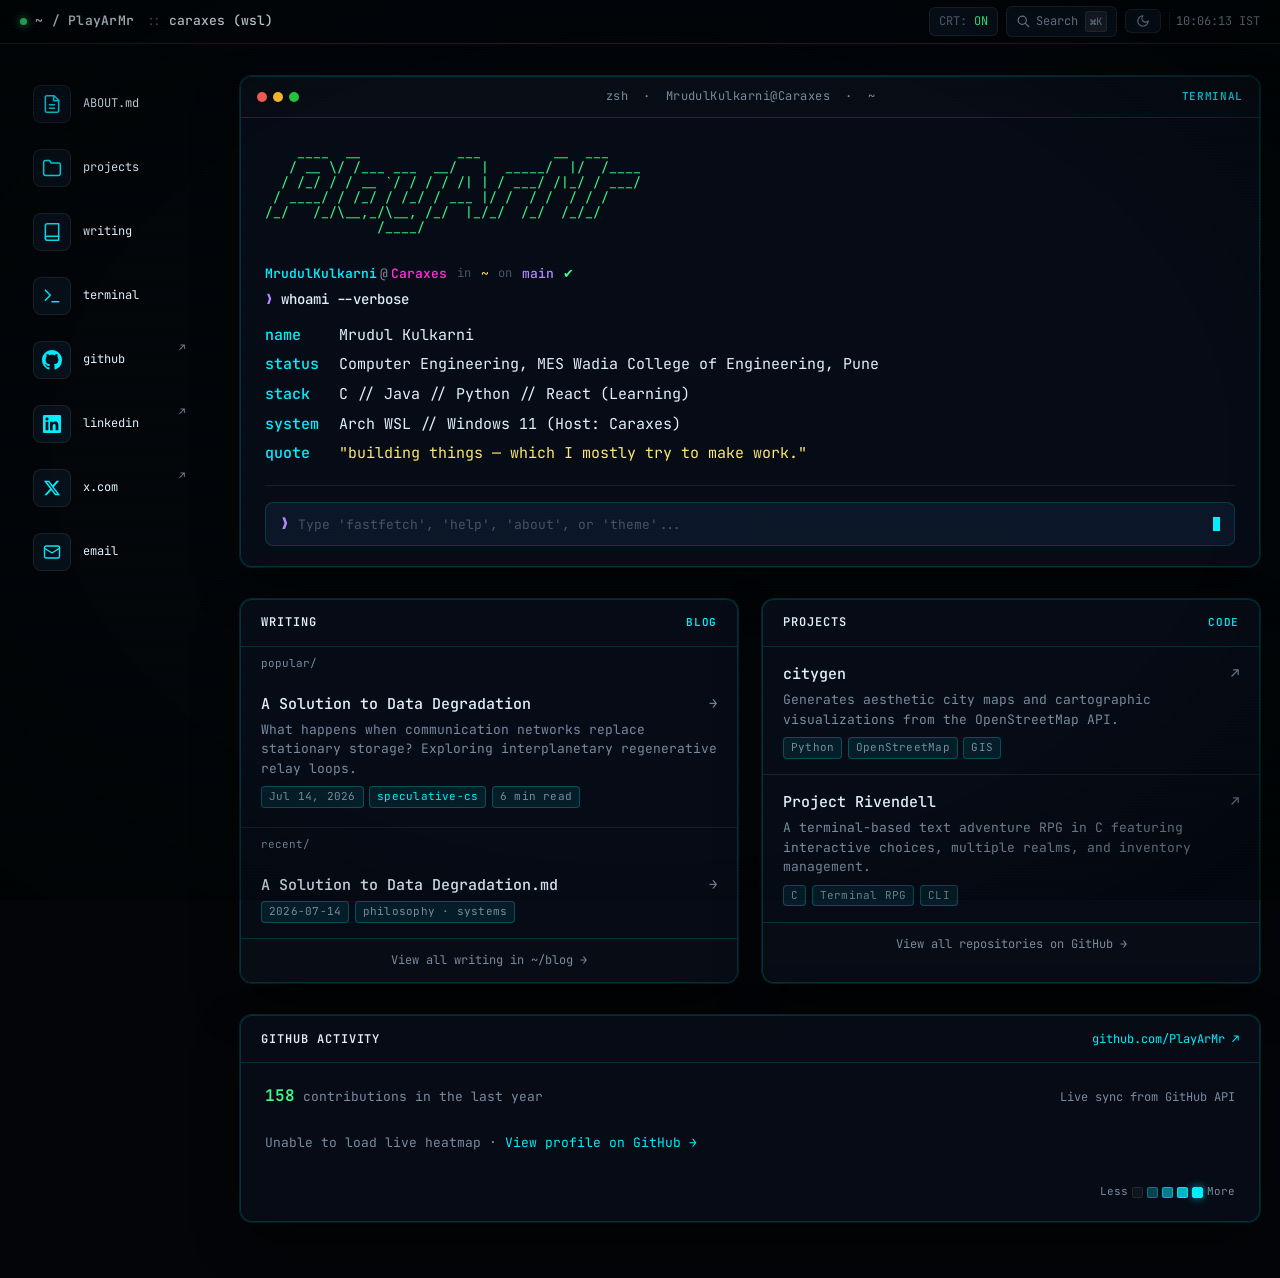
==== commit 6f15ab7a: "new cmd" ====
--- a/index.html
+++ b/index.html
@@ -239,7 +239,7 @@
             <!-- Interactive CLI Prompt -->
             <div class="interactive-cli">
               <span class="prompt-arrow">❯</span>
-              <input type="text" id="cli-input" placeholder="Type 'help', 'projects', 'about', or 'theme'..." autocomplete="off" spellcheck="false">
+              <input type="text" id="cli-input" placeholder="Type 'fastfetch', 'help', 'about', or 'theme'..." autocomplete="off" spellcheck="false">
               <span class="cursor-blink"></span>
             </div>
             <div class="cli-output" id="cli-output"></div>
@@ -478,6 +478,7 @@
         switch (action) {
           case 'help':
             res = `<div style="color:var(--cyan)">Available commands:</div>
+            <div>&bull; <strong>fastfetch</strong>: Display system specifications &amp; host stats</div>
             <div>&bull; <strong>help</strong>: Show this message</div>
             <div>&bull; <strong>whoami</strong>: Display system &amp; user profile</div>
             <div>&bull; <strong>about</strong> / <strong>cat about</strong>: Read ABOUT.md in modal</div>
@@ -491,6 +492,44 @@
             <div>&bull; <strong>matrix</strong>: Wake up, Neo...</div>`;
             break;
 
+          case 'fastfetch':
+          case 'neofetch':
+          case 'fetch':
+            res = `
+            <div class="fastfetch-container">
+              <pre class="fastfetch-logo" aria-hidden="true"><span style="color:var(--cyan)">      /\\
+     /  \\
+    /\\   \\
+   /      \\
+</span><span style="color:var(--blue)">  /   ,,   \\
+ /   |  |  -\\
+/_-''    ''-_\\</span></pre>
+              <div class="fastfetch-info">
+                <div><span style="color:var(--cyan); font-weight:700;">MrudulKulkarni</span><span style="color:var(--fg-dim);">@</span><span style="color:var(--purple); font-weight:700;">Caraxes</span></div>
+                <div style="color:var(--border-subtle); line-height:1; margin-bottom:4px;">---------------------</div>
+                <div><span class="ff-key">OS:</span> <span class="ff-val">Arch Linux x86_64</span></div>
+                <div><span class="ff-key">Host:</span> <span class="ff-val">Caraxes Workstation (Custom Build)</span></div>
+                <div><span class="ff-key">Kernel:</span> <span class="ff-val">Linux 6.10.9-zen1-1-zen</span></div>
+                <div><span class="ff-key">Uptime:</span> <span class="ff-val">23 days, 14 hours, 42 mins</span></div>
+                <div><span class="ff-key">Packages:</span> <span class="ff-val">1142 (pacman), 28 (cargo)</span></div>
+                <div><span class="ff-key">Shell:</span> <span class="ff-val">zsh 5.9</span></div>
+                <div><span class="ff-key">Display:</span> <span class="ff-val">2560x1440 @ 165Hz</span></div>
+                <div><span class="ff-key">DE/WM:</span> <span class="ff-val">Hyprland (Wayland)</span></div>
+                <div><span class="ff-key">Theme:</span> <span class="ff-val">PlayArMr Cyberpunk / Retro Workstation</span></div>
+                <div><span class="ff-key">Terminal:</span> <span class="ff-val">PlayArMr-WebCLI / kitty</span></div>
+                <div><span class="ff-key">CPU:</span> <span class="ff-val">AMD Ryzen 7 5800X (16) @ 4.70GHz</span></div>
+                <div><span class="ff-key">GPU:</span> <span class="ff-val">NVIDIA GeForce RTX 3070 Ti</span></div>
+                <div><span class="ff-key">Memory:</span> <span class="ff-val">14.2 GiB / 32.0 GiB (44%)</span></div>
+                <div style="margin-top:6px; line-height:1;">
+                  <span style="color:#1e2430">███</span><span style="color:#ff3366">███</span><span style="color:#39ff88">███</span><span style="color:#ffe66d">███</span><span style="color:#00d9ff">███</span><span style="color:#ff2bd6">███</span><span style="color:#00f0ff">███</span><span style="color:#e2f0fc">███</span>
+                </div>
+                <div style="line-height:1;">
+                  <span style="color:#505c70">███</span><span style="color:#ff6688">███</span><span style="color:#66ffaa">███</span><span style="color:#fff099">███</span><span style="color:#66e6ff">███</span><span style="color:#ff66e0">███</span><span style="color:#80f7ff">███</span><span style="color:#ffffff">███</span>
+                </div>
+              </div>
+            </div>`;
+            break;
+
           case 'whoami':
             res = `<div style="color:var(--green)">Mrudul Kulkarni</div>
             <div>Computer Engineering @ MES Wadia College of Engineering, Pune</div>
@@ -570,6 +609,29 @@
           </div>
           <div style="margin-bottom:0.75rem; padding-left:0.75rem; border-left:2px solid var(--border);">${res}</div>
         `;
+      }
+
+      // Export runner so external UI (e.g. command palette or URL param) can trigger commands
+      if (window.PlayArMr) {
+        window.PlayArMr.runCliCommand = function (commandText) {
+          focusCli();
+          input.value = '';
+          history.push(commandText);
+          historyIdx = history.length;
+          handleCommand(commandText);
+          output.scrollIntoView({ behavior: 'smooth', block: 'nearest' });
+        };
+      }
+    })();
+
+    // Check for ?cmd=... in URL to automatically run on load
+    (function checkUrlCommand() {
+      const urlParams = new URLSearchParams(window.location.search);
+      const initialCmd = urlParams.get('cmd');
+      if (initialCmd && window.PlayArMr && typeof window.PlayArMr.runCliCommand === 'function') {
+        setTimeout(() => {
+          window.PlayArMr.runCliCommand(initialCmd);
+        }, 150);
       }
     })();
 
--- a/shared.css
+++ b/shared.css
@@ -50,44 +50,62 @@
 }
 
 [data-theme="light"] {
-  /* Cyber Sage / High-Tech Crisp Paper Light */
-  --bg: #f4efe6;
-  --bg-alpha: rgba(244, 239, 230, 0.92);
-  --bg-alt: #eae3d5;
-  --bg-window: rgba(255, 255, 255, 0.92);
+  /* ==========================================================================
+     Retro-Futuristic Engineering Workstation / Technical Notebook Light Theme
+     Exact Palette:
+       Primary Blue / Dusty Denim:  #6290C3
+       Soft Background / Blush:     #FFEAEC
+       Deep Ink / Pitch Black:      #14110F
+       Accent Cyan / Icy Aqua:      #B5F8FE
+       Secondary Dark / Graphite:   #34312D
+     ========================================================================== */
+  --bg: #FFEAEC;
+  --bg-alpha: rgba(255, 234, 236, 0.90);
+  --bg-alt: #F4DADB;
+  --bg-window: rgba(255, 245, 246, 0.94);
   --bg-card: rgba(255, 255, 255, 0.85);
   --bg-card-hover: rgba(255, 255, 255, 0.98);
-  --bg-input: rgba(235, 228, 218, 0.9);
-
-  --border: rgba(50, 40, 30, 0.14);
-  --border-subtle: rgba(50, 40, 30, 0.08);
-  --border-hover: rgba(50, 40, 30, 0.32);
-  --border-pink: rgba(168, 32, 109, 0.3);
-
-  --fg: #1e1915;
-  --fg-dim: #6d6154;
-  --fg-faint: #a29587;
-
-  /* Refined Light Mode Accents */
-  --cyan: #0284c7;
-  --pink: #b81f7c;
-  --green: #15803d;
-  --yellow: #9a6700;
-  --orange: #c2410c;
-  --purple: #7033b2;
-  --red: #be123c;
-  --blue: #0369a1;
-
-  --accent: var(--cyan);
-  --selection: rgba(2, 132, 199, 0.22);
-  --shadow-window: 0 16px 40px -10px rgba(70, 50, 30, 0.12), 0 0 0 1px var(--border);
-
-  --badge-bg: rgba(60, 45, 30, 0.06);
-  --badge-border: rgba(60, 45, 30, 0.15);
-  --badge-fg: var(--fg);
-
-  --crt-scanline: transparent;
-  --crt-opacity: 0;
+  --bg-input: rgba(244, 218, 220, 0.92);
+
+  /* Deep Ink & Graphite for deliberate high-contrast terminal / code surfaces */
+  --bg-terminal: #14110F;
+  --bg-terminal-header: #34312D;
+
+  --border: rgba(98, 144, 195, 0.35);
+  --border-subtle: rgba(52, 49, 45, 0.14);
+  --border-hover: #6290C3;
+  --border-pink: rgba(98, 144, 195, 0.5);
+
+  --fg: #14110F;
+  --fg-dim: #34312D;
+  --fg-faint: #6c655d;
+
+  /* Palette Tokens */
+  --primary-blue: #6290C3;
+  --icy-aqua: #B5F8FE;
+  --deep-ink: #14110F;
+  --graphite: #34312D;
+  --soft-bg: #FFEAEC;
+
+  --cyan: #6290C3;
+  --pink: #6290C3;
+  --green: #6290C3;
+  --yellow: #34312D;
+  --orange: #6290C3;
+  --purple: #6290C3;
+  --red: #c24153;
+  --blue: #6290C3;
+
+  --accent: #6290C3;
+  --selection: rgba(98, 144, 195, 0.28);
+  --shadow-window: 0 16px 42px -10px rgba(20, 17, 15, 0.12), 0 0 0 1px var(--border);
+
+  --badge-bg: rgba(98, 144, 195, 0.12);
+  --badge-border: rgba(98, 144, 195, 0.35);
+  --badge-fg: #14110F;
+
+  --crt-scanline: rgba(20, 17, 15, 0.022);
+  --crt-opacity: 0.85;
 }
 
 /* ==========================================================================
@@ -128,8 +146,8 @@
   transition: background-color 0.25s ease, color 0.25s ease;
 }
 
-/* ── Optional CRT Scanlines Shader ──────────────────────────────── */
-body.crt-active::before {
+/* ── CRT Scanlines Shader (Dark Mode) ────────────────────────────── */
+:root:not([data-theme="light"]) body.crt-active::before {
   content: "";
   position: fixed;
   inset: 0;
@@ -145,7 +163,7 @@
   opacity: var(--crt-opacity);
 }
 
-body.crt-active::after {
+:root:not([data-theme="light"]) body.crt-active::after {
   content: "";
   position: fixed;
   inset: 0;
@@ -156,6 +174,31 @@
     transparent 65%,
     rgba(0, 0, 0, 0.45) 100%
   );
+}
+
+/* ── CRT Scanlines Shader (Light Mode): Subtle neutral scanlines, NO vignette ── */
+[data-theme="light"] body.crt-active::before {
+  display: block !important;
+  content: "" !important;
+  position: fixed;
+  inset: 0;
+  z-index: 9998;
+  pointer-events: none;
+  background: repeating-linear-gradient(
+    to bottom,
+    rgba(20, 17, 15, 0.022) 0px,
+    rgba(20, 17, 15, 0.022) 1px,
+    transparent 1px,
+    transparent 3px
+  );
+  opacity: 0.85;
+}
+
+[data-theme="light"] body.crt-active::after,
+[data-theme="light"] body::after {
+  display: none !important;
+  content: none !important;
+  opacity: 0 !important;
 }
 
 a {
@@ -707,6 +750,64 @@
   display: block;
 }
 
+/* Fastfetch Spec Display */
+.fastfetch-container {
+  display: flex;
+  flex-wrap: wrap;
+  align-items: flex-start;
+  gap: 1.25rem;
+  font-family: var(--font-mono);
+  font-size: 0.8125rem;
+  line-height: 1.45;
+  padding: 0.35rem 0;
+}
+
+.fastfetch-logo {
+  font-family: var(--font-mono);
+  font-weight: 700;
+  line-height: 1.2;
+  white-space: pre;
+  user-select: none;
+  font-size: 0.875rem;
+  margin: 0;
+  padding: 0;
+  color: var(--cyan);
+  text-shadow: 0 0 10px rgba(0, 240, 255, 0.4);
+}
+
+.fastfetch-info {
+  display: flex;
+  flex-direction: column;
+  gap: 0.15rem;
+}
+
+.ff-key {
+  color: var(--cyan);
+  font-weight: 600;
+  display: inline-block;
+  min-width: 80px;
+}
+
+.ff-val {
+  color: var(--fg);
+}
+
+[data-theme="light"] .fastfetch-logo {
+  text-shadow: none;
+}
+
+[data-theme="light"] .fastfetch-logo span {
+  color: #6290C3 !important;
+}
+
+[data-theme="light"] .ff-key {
+  color: #6290C3;
+}
+
+[data-theme="light"] .ff-val {
+  color: #14110F;
+}
+
 /* ==========================================================================
    Widget Sections: Writing & Projects (Max Leiter Style)
    ========================================================================== */
@@ -930,11 +1031,11 @@
   box-shadow: 0 0 8px rgba(0, 240, 255, 0.6);
 }
 
-[data-theme="light"] .heat-cell[data-level="0"] { background: rgba(0, 0, 0, 0.06); border-color: rgba(0, 0, 0, 0.08); }
-[data-theme="light"] .heat-cell[data-level="1"] { background: rgba(2, 132, 199, 0.25); }
-[data-theme="light"] .heat-cell[data-level="2"] { background: rgba(2, 132, 199, 0.5); }
-[data-theme="light"] .heat-cell[data-level="3"] { background: rgba(2, 132, 199, 0.75); }
-[data-theme="light"] .heat-cell[data-level="4"] { background: var(--cyan); box-shadow: none; }
+[data-theme="light"] .heat-cell[data-level="0"] { background: rgba(52, 49, 45, 0.08); border-color: rgba(52, 49, 45, 0.14); }
+[data-theme="light"] .heat-cell[data-level="1"] { background: rgba(98, 144, 195, 0.35); border-color: rgba(98, 144, 195, 0.45); }
+[data-theme="light"] .heat-cell[data-level="2"] { background: rgba(98, 144, 195, 0.65); border-color: rgba(98, 144, 195, 0.75); }
+[data-theme="light"] .heat-cell[data-level="3"] { background: #6290C3; border-color: #6290C3; }
+[data-theme="light"] .heat-cell[data-level="4"] { background: #14110F; border-color: #B5F8FE; box-shadow: 0 0 6px rgba(181, 248, 254, 0.6); }
 
 .heat-cell[data-future="true"] {
   visibility: hidden;
@@ -1239,3 +1340,598 @@
     transition: none !important;
   }
 }
+
+/* ==========================================================================
+   Retro-Futuristic Engineering Workstation: Light Theme Component Styles
+   Theme Palette:
+     Primary Blue:     #6290C3
+     Soft Background:  #FFEAEC
+     Deep Ink:         #14110F
+     Accent Cyan:      #B5F8FE
+     Secondary Dark:   #34312D
+   ========================================================================== */
+
+/* ── Light Theme: Menubar ────────────────────────────────────────── */
+[data-theme="light"] .menubar {
+  background-color: rgba(255, 234, 236, 0.90);
+  border-bottom-color: rgba(98, 144, 195, 0.35);
+}
+
+[data-theme="light"] .menubar-brand {
+  color: #14110F;
+}
+
+[data-theme="light"] .status-dot {
+  background: #6290C3;
+  box-shadow: 0 0 0 2px rgba(181, 248, 254, 0.8), 0 0 8px #6290C3;
+}
+
+[data-theme="light"] .breadcrumbs {
+  color: #34312D;
+}
+
+[data-theme="light"] .breadcrumbs a {
+  color: #34312D;
+}
+
+[data-theme="light"] .breadcrumbs a:hover {
+  color: #6290C3;
+}
+
+[data-theme="light"] .breadcrumbs .current {
+  color: #14110F;
+}
+
+[data-theme="light"] .menubar-btn {
+  background: rgba(255, 255, 255, 0.82);
+  border-color: rgba(98, 144, 195, 0.35);
+  color: #34312D;
+}
+
+[data-theme="light"] .menubar-btn:hover {
+  background: #ffffff;
+  border-color: #6290C3;
+  color: #14110F;
+  box-shadow: 0 2px 8px rgba(98, 144, 195, 0.2);
+}
+
+[data-theme="light"] .menubar-btn .kbd-shortcut {
+  background: rgba(98, 144, 195, 0.12);
+  border-color: rgba(98, 144, 195, 0.28);
+  color: #34312D;
+}
+
+[data-theme="light"] .menubar-clock {
+  color: #34312D;
+  border-left-color: rgba(98, 144, 195, 0.35);
+}
+
+/* ── Light Theme: Desktop Applications Sidebar ────────────────────── */
+[data-theme="light"] .app-icon-symbol {
+  background: rgba(255, 255, 255, 0.88);
+  border-color: rgba(98, 144, 195, 0.35);
+  color: #6290C3;
+}
+
+[data-theme="light"] .app-icon:hover {
+  background: rgba(255, 255, 255, 0.95);
+  border-color: #6290C3;
+  box-shadow: 0 4px 14px rgba(98, 144, 195, 0.2);
+}
+
+[data-theme="light"] .app-icon:hover .app-icon-symbol {
+  background: #6290C3;
+  color: #FFEAEC;
+  border-color: #6290C3;
+  box-shadow: 0 0 10px rgba(98, 144, 195, 0.4);
+}
+
+[data-theme="light"] .app-icon-label {
+  color: #34312D;
+  font-weight: 500;
+}
+
+[data-theme="light"] .app-icon:hover .app-icon-label {
+  color: #14110F;
+}
+
+[data-theme="light"] .app-icon-ext {
+  color: #6290C3;
+}
+
+/* ── Light Theme: Main PlayArMr Terminal Window ──────────────────── */
+[data-theme="light"] .hero-terminal {
+  background: rgba(255, 255, 255, 0.88);
+  border-color: rgba(98, 144, 195, 0.38);
+  box-shadow: 0 14px 40px -10px rgba(20, 17, 15, 0.12), 0 0 0 1px rgba(98, 144, 195, 0.3);
+}
+
+[data-theme="light"] .hero-terminal:hover {
+  border-color: #6290C3;
+  box-shadow: 0 16px 45px -8px rgba(98, 144, 195, 0.22), 0 0 0 1px #6290C3;
+}
+
+[data-theme="light"] .hero-terminal .window-header {
+  background: #F4DADB;
+  border-bottom-color: rgba(98, 144, 195, 0.35);
+}
+
+[data-theme="light"] .hero-terminal .window-title {
+  color: #14110F;
+  font-weight: 500;
+}
+
+[data-theme="light"] .hero-terminal .window-tag {
+  color: #6290C3;
+}
+
+[data-theme="light"] .hero-terminal .ascii-art {
+  color: #14110F;
+  text-shadow: 0 0 1px rgba(20, 17, 15, 0.4);
+}
+
+[data-theme="light"] .hero-terminal .ascii-art::before {
+  color: #6290C3;
+  text-shadow: -2px 0 #6290C3;
+}
+
+[data-theme="light"] .hero-terminal .ascii-art::after {
+  color: #34312D;
+  text-shadow: 2px 0 rgba(98, 144, 195, 0.8);
+}
+
+[data-theme="light"] .hero-terminal .prompt-line-top {
+  color: #34312D;
+}
+
+[data-theme="light"] .hero-terminal .seg-user {
+  color: #6290C3;
+  font-weight: 600;
+}
+
+[data-theme="light"] .hero-terminal .seg-at {
+  color: #34312D;
+}
+
+[data-theme="light"] .hero-terminal .seg-host {
+  color: #14110F;
+  font-weight: 600;
+}
+
+[data-theme="light"] .hero-terminal .seg-in {
+  color: #6c655d;
+}
+
+[data-theme="light"] .hero-terminal .seg-dir {
+  color: #6290C3;
+}
+
+[data-theme="light"] .hero-terminal .seg-branch {
+  color: #34312D;
+}
+
+[data-theme="light"] .hero-terminal .seg-ok {
+  color: #6290C3;
+}
+
+[data-theme="light"] .hero-terminal .prompt-arrow {
+  color: #6290C3;
+}
+
+[data-theme="light"] .hero-terminal .prompt-cmd {
+  color: #14110F;
+  font-weight: 600;
+}
+
+[data-theme="light"] .hero-terminal .whoami-key {
+  color: #6290C3;
+  font-weight: 600;
+}
+
+[data-theme="light"] .hero-terminal .whoami-val {
+  color: #14110F;
+}
+
+[data-theme="light"] .hero-terminal .terminal-divider {
+  border-top-color: rgba(98, 144, 195, 0.28);
+}
+
+[data-theme="light"] .hero-terminal .interactive-cli {
+  background: #F4DADB;
+  border-color: rgba(98, 144, 195, 0.45);
+}
+
+[data-theme="light"] .hero-terminal .interactive-cli:focus-within {
+  border-color: #6290C3;
+  box-shadow: 0 0 12px rgba(98, 144, 195, 0.25);
+}
+
+[data-theme="light"] .hero-terminal .interactive-cli input {
+  color: #14110F;
+}
+
+[data-theme="light"] .hero-terminal .interactive-cli input::placeholder {
+  color: #6c655d;
+}
+
+[data-theme="light"] .hero-terminal .cursor-blink {
+  background: #6290C3;
+  box-shadow: 0 0 8px rgba(98, 144, 195, 0.5);
+}
+
+[data-theme="light"] .hero-terminal .cli-output {
+  color: #14110F;
+}
+
+[data-theme="light"] .hero-terminal .cli-output a {
+  color: #6290C3;
+  text-decoration: underline;
+}
+
+/* ── Light Theme: Technical Cards & Widgets ───────────────────────── */
+[data-theme="light"] .window-card {
+  background: rgba(255, 255, 255, 0.85);
+  border-color: rgba(98, 144, 195, 0.35);
+  box-shadow: 0 14px 38px -10px rgba(20, 17, 15, 0.1), 0 0 0 1px rgba(98, 144, 195, 0.25);
+}
+
+[data-theme="light"] .window-card:hover {
+  border-color: #6290C3;
+  box-shadow: 0 16px 42px -8px rgba(98, 144, 195, 0.2), 0 0 0 1px #6290C3;
+}
+
+[data-theme="light"] .window-card .window-header,
+[data-theme="light"] .widget-card-header {
+  background: #F4DADB;
+  border-bottom-color: rgba(98, 144, 195, 0.3);
+}
+
+[data-theme="light"] .widget-title {
+  color: #14110F;
+}
+
+[data-theme="light"] .widget-subtitle {
+  color: #34312D;
+  font-weight: 500;
+}
+
+[data-theme="light"] .widget-item {
+  border-bottom-color: rgba(98, 144, 195, 0.22);
+}
+
+[data-theme="light"] .widget-item-link:hover {
+  background: rgba(255, 255, 255, 0.98);
+}
+
+[data-theme="light"] .widget-item-title {
+  color: #14110F;
+}
+
+[data-theme="light"] .widget-item-link:hover .widget-item-title {
+  color: #6290C3;
+}
+
+[data-theme="light"] .widget-item-desc {
+  color: #34312D;
+}
+
+[data-theme="light"] .widget-item-arrow {
+  color: #6290C3;
+}
+
+[data-theme="light"] .tag-pill {
+  background: rgba(98, 144, 195, 0.12);
+  border-color: rgba(98, 144, 195, 0.35);
+  color: #34312D;
+}
+
+[data-theme="light"] .widget-footer-link {
+  background: #F4DADB;
+  border-top-color: rgba(98, 144, 195, 0.3);
+  color: #34312D;
+}
+
+[data-theme="light"] .widget-footer-link:hover {
+  background: #ffffff;
+  color: #6290C3;
+}
+
+/* ── Light Theme: GitHub Activity Heatmap ─────────────────────────── */
+[data-theme="light"] .heatmap-summary {
+  color: #34312D;
+}
+
+[data-theme="light"] .heatmap-summary strong {
+  color: #14110F;
+}
+
+[data-theme="light"] .heatmap-months,
+[data-theme="light"] .heatmap-days {
+  color: #34312D;
+}
+
+[data-theme="light"] .heatmap-legend {
+  color: #34312D;
+}
+
+/* ── Light Theme: Command Palette ─────────────────────────────────── */
+[data-theme="light"] .palette-overlay {
+  background: rgba(20, 17, 15, 0.55);
+}
+
+[data-theme="light"] .palette-modal {
+  background: #FFEAEC;
+  border-color: #6290C3;
+  box-shadow: 0 25px 60px -12px rgba(20, 17, 15, 0.25), 0 0 20px rgba(98, 144, 195, 0.25);
+}
+
+[data-theme="light"] .palette-input-wrap {
+  background: #F4DADB;
+  border-bottom-color: rgba(98, 144, 195, 0.35);
+}
+
+[data-theme="light"] .palette-input {
+  color: #14110F;
+}
+
+[data-theme="light"] .palette-input::placeholder {
+  color: #34312D;
+}
+
+[data-theme="light"] .palette-category {
+  color: #34312D;
+  font-weight: 600;
+}
+
+[data-theme="light"] .palette-item {
+  color: #14110F;
+}
+
+[data-theme="light"] .palette-item:hover,
+[data-theme="light"] .palette-item.selected {
+  background: rgba(98, 144, 195, 0.18);
+  color: #14110F;
+}
+
+[data-theme="light"] .palette-item-badge {
+  color: #34312D;
+}
+
+/* ── Light Theme: About Modal ─────────────────────────────────────── */
+[data-theme="light"] .about-modal {
+  background: #FFEAEC;
+  border-color: rgba(98, 144, 195, 0.45);
+}
+
+[data-theme="light"] .about-modal .window-header {
+  background: #34312D;
+  border-bottom-color: rgba(98, 144, 195, 0.35);
+}
+
+[data-theme="light"] .about-modal .window-title {
+  color: #B5F8FE;
+}
+
+[data-theme="light"] .about-content h2 {
+  color: #14110F;
+}
+
+[data-theme="light"] .about-content p {
+  color: #34312D;
+}
+
+[data-theme="light"] .about-content a {
+  color: #6290C3;
+}
+
+[data-theme="light"] .about-content a:hover {
+  color: #14110F;
+}
+
+/* ── Light Theme: Article / Blog Typography ───────────────────────── */
+[data-theme="light"] .article-title {
+  color: #14110F;
+}
+
+[data-theme="light"] .article-meta {
+  color: #34312D;
+}
+
+[data-theme="light"] .article-body {
+  color: #14110F;
+}
+
+[data-theme="light"] .article-body h2 {
+  color: #6290C3;
+}
+
+[data-theme="light"] .article-body h2::before {
+  color: #34312D;
+}
+
+[data-theme="light"] .formula-box {
+  background: #14110F;
+  color: #B5F8FE;
+  border-left: 3px solid #6290C3;
+  box-shadow: 0 4px 16px rgba(20, 17, 15, 0.15);
+}
+
+[data-theme="light"] .article-highlight {
+  color: #14110F;
+  border-bottom: 1px dashed #6290C3;
+}
+
+[data-theme="light"] .article-accent {
+  color: #6290C3;
+}
+
+/* ==========================================================================
+   Bad Apple Theme Transition Overlay
+   ========================================================================== */
+.theme-transition-overlay {
+  position: fixed;
+  inset: 0;
+  z-index: 100000;
+  display: flex;
+  align-items: center;
+  justify-content: center;
+  background-color: #030508;
+  color: #ffffff;
+  opacity: 1;
+  transition: opacity 0.15s ease-out, background-color 0.1s linear, color 0.1s linear;
+  cursor: pointer;
+  user-select: none;
+  -webkit-user-select: none;
+}
+
+/* Direction 1: starting in dark mode (from-dark) */
+.theme-transition-overlay.from-dark {
+  background-color: #030508;
+  color: #ffffff;
+}
+.theme-transition-overlay.from-dark.inverted {
+  background-color: #FFEAEC;
+  color: #14110F;
+}
+
+/* Direction 2: starting in light mode (from-light) */
+.theme-transition-overlay.from-light {
+  background-color: #FFEAEC;
+  color: #14110F;
+}
+.theme-transition-overlay.from-light.inverted {
+  background-color: #030508;
+  color: #ffffff;
+}
+
+.theme-transition-scanlines {
+  position: absolute;
+  inset: 0;
+  pointer-events: none;
+  background: linear-gradient(rgba(18, 16, 16, 0) 50%, rgba(0, 0, 0, 0.35) 50%),
+              linear-gradient(90deg, rgba(255, 0, 0, 0.03), rgba(0, 255, 0, 0.01), rgba(0, 0, 255, 0.03));
+  background-size: 100% 3px, 4px 100%;
+  opacity: 0.6;
+}
+
+.theme-transition-box {
+  position: relative;
+  z-index: 2;
+  display: flex;
+  flex-direction: column;
+  align-items: center;
+  padding: 1.25rem 2rem;
+  background: rgba(8, 14, 24, 0.9);
+  border: 1px solid var(--cyan);
+  border-radius: 8px;
+  box-shadow: 0 20px 60px rgba(0, 0, 0, 0.8), 0 0 30px rgba(0, 240, 255, 0.25);
+  max-width: 92vw;
+  backdrop-filter: blur(12px);
+  -webkit-backdrop-filter: blur(12px);
+  transition: all 0.1s linear;
+}
+
+.theme-transition-overlay.from-dark.inverted .theme-transition-box,
+.theme-transition-overlay.from-light:not(.inverted) .theme-transition-box {
+  background: rgba(255, 255, 255, 0.95);
+  border: 1px solid #6290C3;
+  box-shadow: 0 20px 60px rgba(20, 17, 15, 0.2), 0 0 30px rgba(98, 144, 195, 0.35);
+}
+
+.theme-transition-overlay.from-light.inverted .theme-transition-box {
+  background: rgba(8, 14, 24, 0.9);
+  border: 1px solid var(--cyan);
+  box-shadow: 0 20px 60px rgba(0, 0, 0, 0.8), 0 0 30px rgba(0, 240, 255, 0.25);
+}
+
+.theme-transition-hud {
+  display: flex;
+  align-items: center;
+  justify-content: space-between;
+  width: 100%;
+  font-family: var(--font-mono);
+  font-size: 0.7rem;
+  letter-spacing: 0.06em;
+}
+
+.theme-transition-hud.hud-top {
+  border-bottom: 1px solid currentColor;
+  padding-bottom: 0.45rem;
+  margin-bottom: 0.75rem;
+  opacity: 0.8;
+}
+
+.theme-transition-hud.hud-bottom {
+  border-top: 1px solid currentColor;
+  padding-top: 0.45rem;
+  margin-top: 0.75rem;
+  flex-direction: column;
+  gap: 0.25rem;
+  text-align: center;
+  opacity: 0.85;
+}
+
+.hud-tag {
+  color: var(--cyan);
+  font-weight: 600;
+}
+
+.theme-transition-overlay.from-dark.inverted .hud-tag,
+.theme-transition-overlay.from-light:not(.inverted) .hud-tag {
+  color: #6290C3;
+}
+
+.theme-transition-overlay.from-light.inverted .hud-tag {
+  color: var(--cyan);
+}
+
+.hud-fps {
+  font-size: 0.65rem;
+  opacity: 0.7;
+}
+
+.hud-rom {
+  font-weight: 600;
+  letter-spacing: 0.08em;
+}
+
+.theme-transition-ascii {
+  font-family: var(--font-mono);
+  font-size: clamp(7.5px, 2.1vw, 13.5px);
+  line-height: 1.15;
+  white-space: pre;
+  overflow: hidden;
+  text-align: center;
+  margin: 0;
+  padding: 0.4rem 0;
+  font-weight: 700;
+  letter-spacing: 0.02em;
+}
+
+.theme-transition-overlay.from-dark .theme-transition-ascii,
+.theme-transition-overlay.from-light.inverted .theme-transition-ascii {
+  text-shadow: 0 0 10px rgba(0, 240, 255, 0.65), 0 0 20px rgba(255, 255, 255, 0.4);
+}
+
+.theme-transition-overlay.from-dark.inverted .theme-transition-ascii,
+.theme-transition-overlay.from-light:not(.inverted) .theme-transition-ascii {
+  text-shadow: 0 0 1px rgba(20, 17, 15, 0.4);
+}
+
+.hud-telemetry {
+  font-size: 0.72rem;
+  font-weight: 600;
+  letter-spacing: 0.05em;
+}
+
+.hud-skip {
+  font-size: 0.62rem;
+  opacity: 0.6;
+  letter-spacing: 0.04em;
+}
+
+@media (prefers-reduced-motion: reduce) {
+  .theme-transition-overlay {
+    display: none !important;
+  }
+}
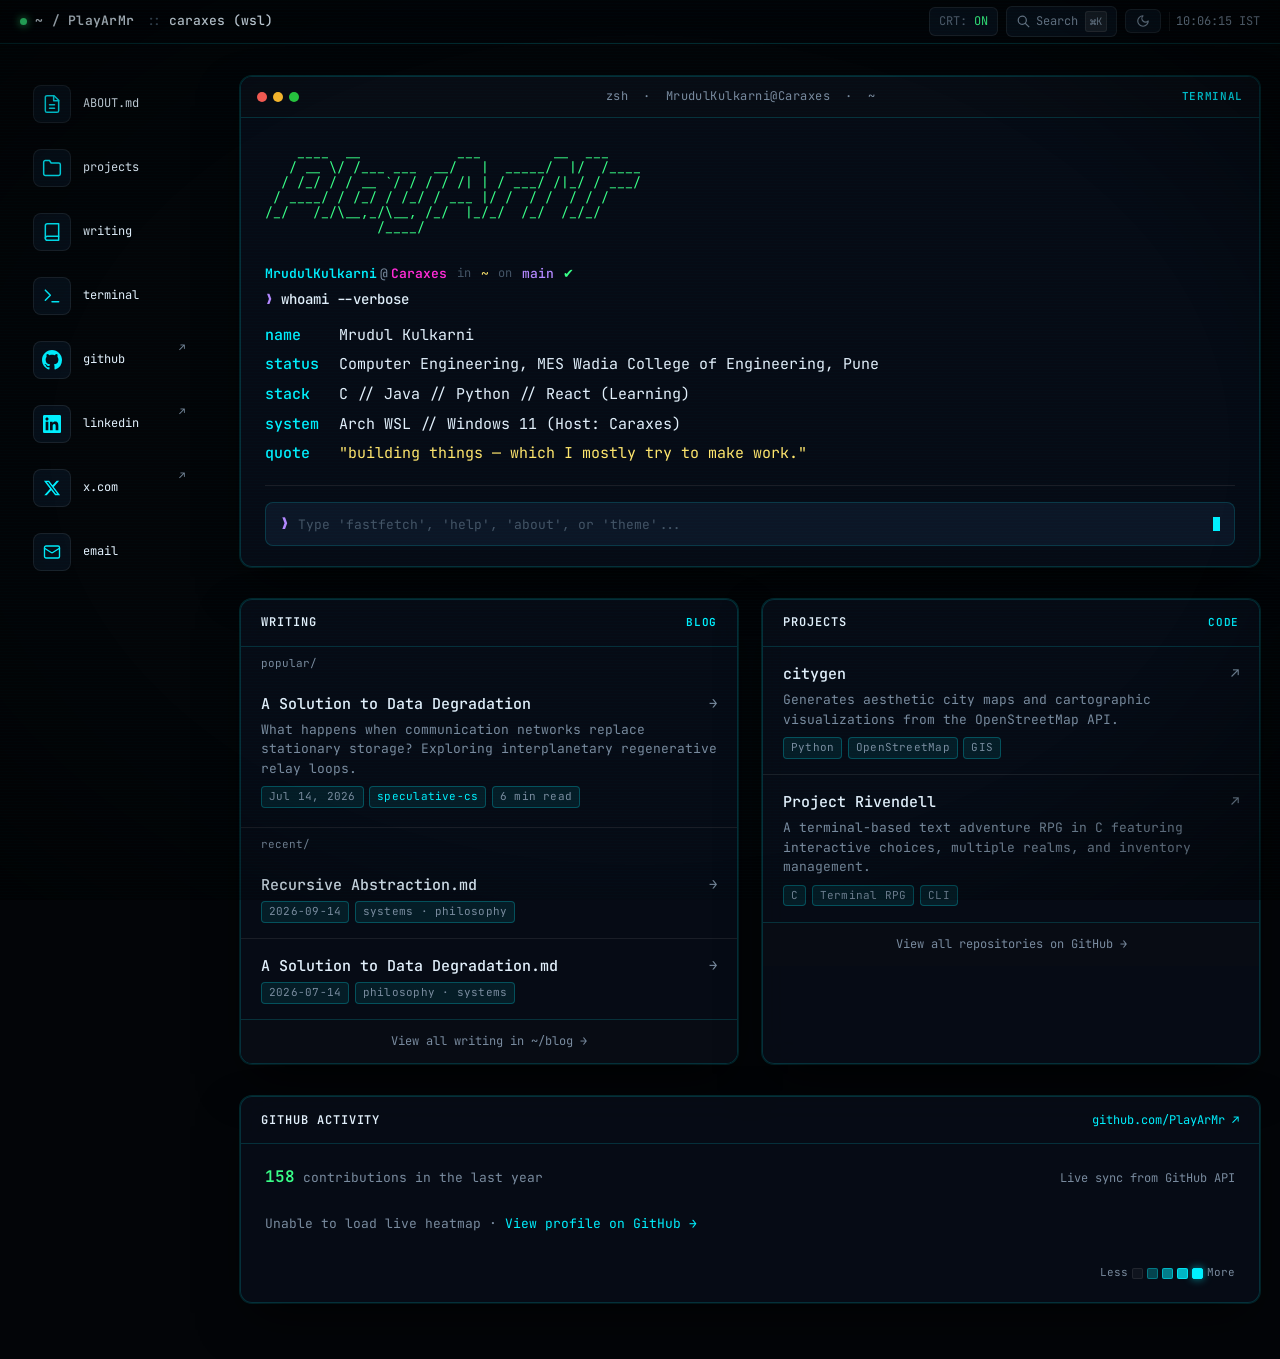
==== commit 96bdbe04: "New Blog Article" ====
--- a/index.html
+++ b/index.html
@@ -276,6 +276,18 @@
 
             <div class="widget-subtitle" style="border-top: 1px solid var(--border-subtle); margin-top: 0.25rem;">recent/</div>
             <ul class="widget-list">
+              <li class="widget-item">
+                <a class="widget-item-link" href="./recursive-abstraction.html">
+                  <div class="widget-item-head">
+                    <h3 class="widget-item-title">Recursive Abstraction.md</h3>
+                    <span class="widget-item-arrow">→</span>
+                  </div>
+                  <div class="widget-tags">
+                    <span class="tag-pill">2026-09-14</span>
+                    <span class="tag-pill">systems &middot; philosophy</span>
+                  </div>
+                </a>
+              </li>
               <li class="widget-item">
                 <a class="widget-item-link" href="./a-solution-to-data-degradation.html">
                   <div class="widget-item-head">
--- a/shared.css
+++ b/shared.css
@@ -1820,12 +1820,13 @@
   display: flex;
   flex-direction: column;
   align-items: center;
-  padding: 1.25rem 2rem;
+  padding: 1rem 1.75rem;
   background: rgba(8, 14, 24, 0.9);
   border: 1px solid var(--cyan);
   border-radius: 8px;
   box-shadow: 0 20px 60px rgba(0, 0, 0, 0.8), 0 0 30px rgba(0, 240, 255, 0.25);
   max-width: 92vw;
+  max-height: 94vh;
   backdrop-filter: blur(12px);
   -webkit-backdrop-filter: blur(12px);
   transition: all 0.1s linear;
@@ -1856,17 +1857,17 @@
 
 .theme-transition-hud.hud-top {
   border-bottom: 1px solid currentColor;
-  padding-bottom: 0.45rem;
-  margin-bottom: 0.75rem;
+  padding-bottom: 0.4rem;
+  margin-bottom: 0.6rem;
   opacity: 0.8;
 }
 
 .theme-transition-hud.hud-bottom {
   border-top: 1px solid currentColor;
-  padding-top: 0.45rem;
-  margin-top: 0.75rem;
+  padding-top: 0.4rem;
+  margin-top: 0.6rem;
   flex-direction: column;
-  gap: 0.25rem;
+  gap: 0.2rem;
   text-align: center;
   opacity: 0.85;
 }
@@ -1897,15 +1898,15 @@
 
 .theme-transition-ascii {
   font-family: var(--font-mono);
-  font-size: clamp(7.5px, 2.1vw, 13.5px);
-  line-height: 1.15;
+  font-size: clamp(7.5px, 1.7vw, 12.5px);
+  line-height: 1.12;
   white-space: pre;
   overflow: hidden;
   text-align: center;
   margin: 0;
-  padding: 0.4rem 0;
+  padding: 0.25rem 0;
   font-weight: 700;
-  letter-spacing: 0.02em;
+  letter-spacing: 0.01em;
 }
 
 .theme-transition-overlay.from-dark .theme-transition-ascii,
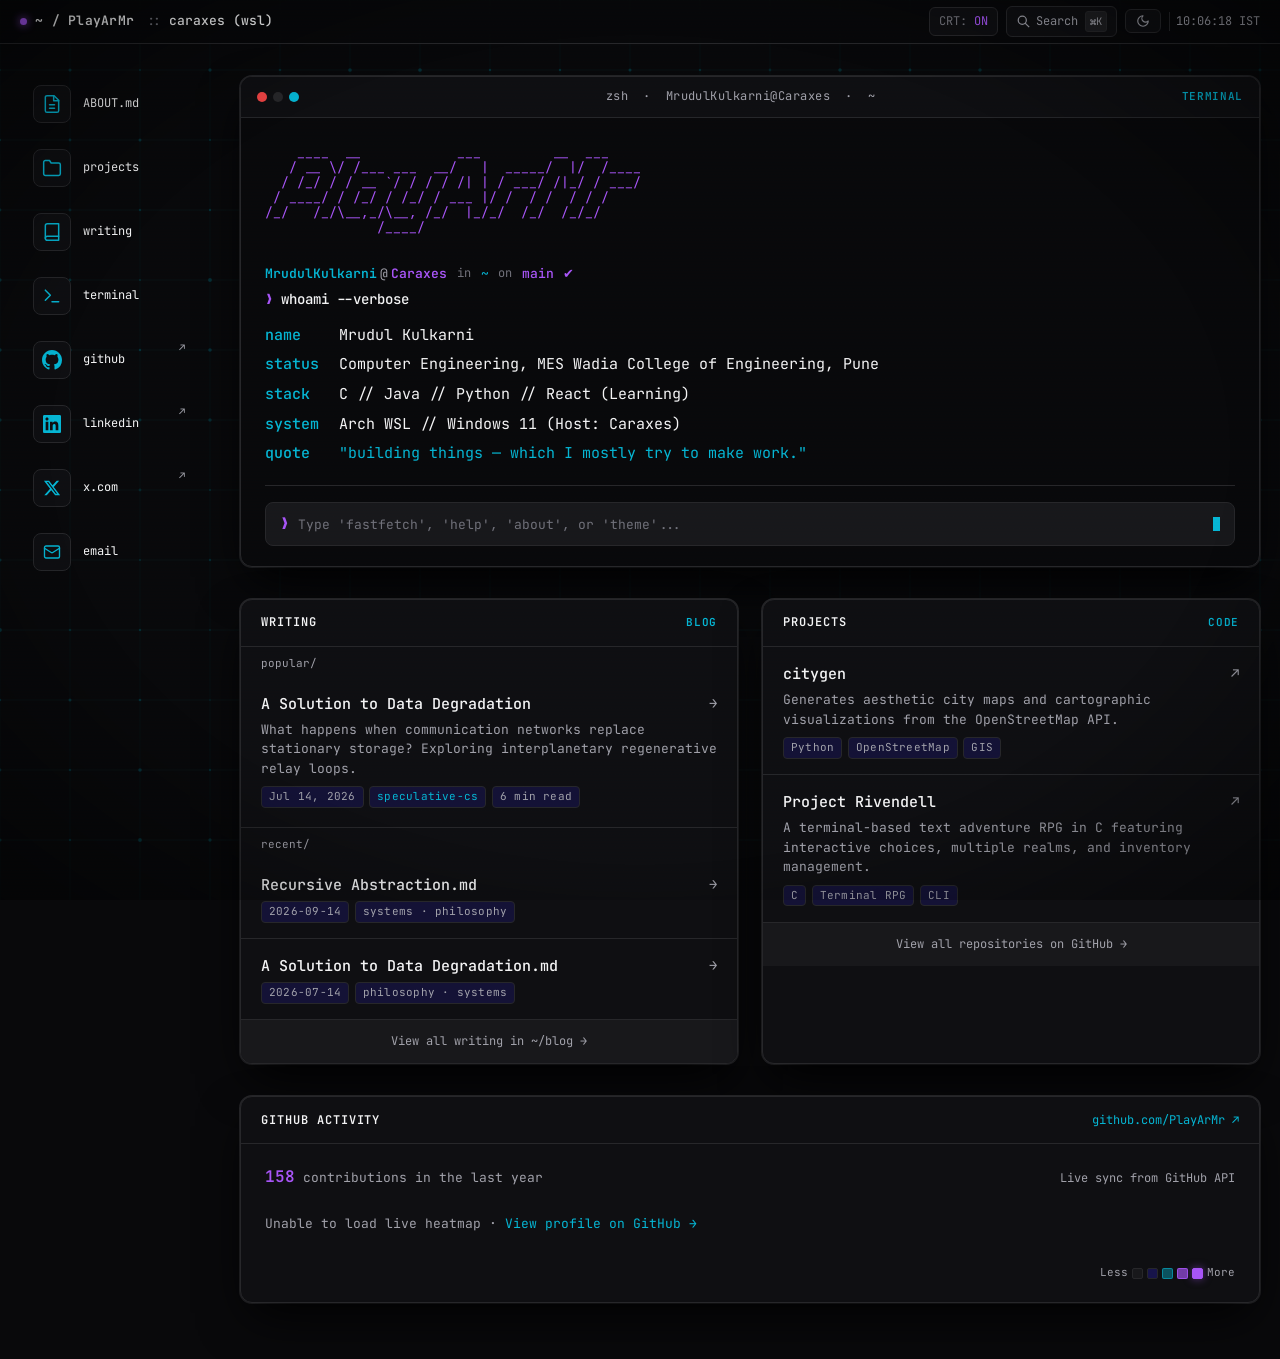
==== commit 0636e573: "hi" ====
--- a/index.html
+++ b/index.html
@@ -37,6 +37,9 @@
   <link rel="stylesheet" href="./shared.css">
 </head>
 <body class="crt-active">
+
+  <!-- ── Constellation Grid Ambient Background ───────────────────────────── -->
+  <canvas id="constellation-grid-canvas" class="constellation-grid-canvas" aria-hidden="true"></canvas>
 
   <!-- ── Top Menubar (Max Leiter Style) ─────────────────────────────────── -->
   <header class="menubar" role="banner">
@@ -533,10 +536,10 @@
                 <div><span class="ff-key">GPU:</span> <span class="ff-val">NVIDIA GeForce RTX 3070 Ti</span></div>
                 <div><span class="ff-key">Memory:</span> <span class="ff-val">14.2 GiB / 32.0 GiB (44%)</span></div>
                 <div style="margin-top:6px; line-height:1;">
-                  <span style="color:#1e2430">███</span><span style="color:#ff3366">███</span><span style="color:#39ff88">███</span><span style="color:#ffe66d">███</span><span style="color:#00d9ff">███</span><span style="color:#ff2bd6">███</span><span style="color:#00f0ff">███</span><span style="color:#e2f0fc">███</span>
+                  <span style="color:var(--muted)">███</span><span style="color:var(--secondary)">███</span><span style="color:var(--border)">███</span><span style="color:var(--destructive)">███</span><span style="color:var(--primary)">███</span><span style="color:var(--fg-dim)">███</span><span style="color:var(--fg)">███</span><span style="color:var(--primary)">███</span>
                 </div>
                 <div style="line-height:1;">
-                  <span style="color:#505c70">███</span><span style="color:#ff6688">███</span><span style="color:#66ffaa">███</span><span style="color:#fff099">███</span><span style="color:#66e6ff">███</span><span style="color:#ff66e0">███</span><span style="color:#80f7ff">███</span><span style="color:#ffffff">███</span>
+                  <span style="color:var(--bg-alt)">███</span><span style="color:var(--secondary)">███</span><span style="color:var(--border-subtle)">███</span><span style="color:var(--destructive)">███</span><span style="color:var(--accent)">███</span><span style="color:var(--fg-faint)">███</span><span style="color:var(--fg)">███</span><span style="color:var(--primary)">███</span>
                 </div>
               </div>
             </div>`;
@@ -612,12 +615,12 @@
             break;
 
           default:
-            res = `<div style="color:var(--fg-dim)">zsh: command not found: ${parts[0]}. Type <span style="color:var(--cyan)">'help'</span> for available commands.</div>`;
+            res = `<div style="color:var(--destructive)">zsh: command not found: ${parts[0]}. Type <span style="color:var(--primary)">'help'</span> for available commands.</div>`;
         }
 
         output.innerHTML = `
           <div style="margin-bottom:0.4rem;">
-            <span style="color:var(--purple)">❯</span> <span style="color:var(--fg)">${cmd}</span>
+            <span style="color:var(--primary)">❯</span> <span style="color:var(--fg)">${cmd}</span>
           </div>
           <div style="margin-bottom:0.75rem; padding-left:0.75rem; border-left:2px solid var(--border);">${res}</div>
         `;
--- a/shared.css
+++ b/shared.css
@@ -4,108 +4,151 @@
 
 @import url('https://fonts.googleapis.com/css2?family=JetBrains+Mono:ital,wght@0,300;0,400;0,500;0,600;0,700;1,400&family=Space+Grotesk:wght@400;500;600;700&display=swap');
 
-:root {
+:root,
+[data-theme="dark"] {
   /* Fonts */
   --font-mono: 'JetBrains Mono', 'Fira Code', 'Cascadia Mono', Consolas, monospace;
   --font-sans: 'Space Grotesk', -apple-system, BlinkMacSystemFont, 'Segoe UI', Roboto, sans-serif;
 
-  /* AMOLED Cyberpunk (Default Dark) */
-  --bg: #030508;
-  --bg-alpha: rgba(3, 5, 8, 0.88);
-  --bg-alt: #080c14;
-  --bg-window: rgba(8, 14, 24, 0.85);
-  --bg-card: rgba(11, 20, 34, 0.7);
-  --bg-card-hover: rgba(16, 30, 52, 0.9);
-  --bg-input: rgba(14, 24, 40, 0.9);
-
-  --border: rgba(0, 240, 255, 0.16);
-  --border-subtle: rgba(255, 255, 255, 0.08);
-  --border-hover: rgba(0, 240, 255, 0.45);
-  --border-pink: rgba(255, 43, 214, 0.35);
-
-  --fg: #e2f0fc;
-  --fg-dim: #798b9f;
-  --fg-faint: #445466;
-
-  /* Cyberpunk Neon Accents */
-  --cyan: #00f0ff;
-  --pink: #ff2bd6;
-  --green: #39ff88;
-  --yellow: #ffe66d;
-  --orange: #ff7a18;
-  --purple: #b388ff;
-  --red: #ff3366;
-  --blue: #00d9ff;
-
-  --accent: var(--cyan);
-  --selection: rgba(0, 240, 255, 0.3);
-  --shadow-window: 0 20px 50px -10px rgba(0, 0, 0, 0.7), 0 0 0 1px var(--border);
-
-  --badge-bg: rgba(0, 240, 255, 0.08);
-  --badge-border: rgba(0, 240, 255, 0.25);
-  --badge-fg: var(--cyan);
-
-  --crt-scanline: rgba(0, 240, 255, 0.025);
-  --crt-opacity: 0.6;
+  /* ==========================================================================
+     DARK THEME PALETTE (EXACT HEX VALUES):
+       Primary:      #A855F7
+       Secondary:    #17144A
+       Accent:       #06B6D4
+       Muted:        #18181B
+       Destructive:  #EF4444
+       Border:       #27272A
+       Card:         #0F0F12
+       Background:   #09090B
+     ========================================================================== */
+  --primary: #A855F7;
+  --secondary: #17144A;
+  --accent: #06B6D4;
+  --muted: #18181B;
+  --destructive: #EF4444;
+  --border: #27272A;
+  --card: #0F0F12;
+  --background: #09090B;
+
+  /* Mapped Theme Variables */
+  --bg: #09090B;
+  --bg-alpha: rgba(9, 9, 11, 0.90);
+  --bg-alt: #18181B;
+  --bg-window: #0F0F12;
+  --bg-card: #0F0F12;
+  --bg-card-hover: rgba(23, 20, 74, 0.50); /* Deep indigo secondary surface */
+  --bg-input: #18181B;
+
+  /* Terminal Surface Tokens */
+  --bg-terminal: #09090B;
+  --bg-terminal-header: #0F0F12;
+  --bg-terminal-cli: #18181B;
+
+  --border-subtle: #27272A;
+  --border-hover: #A855F7;
+  --border-pink: #A855F7;
+
+  /* High-legibility neutral text */
+  --fg: #F4F4F5;
+  --fg-dim: #A1A1AA;
+  --fg-faint: #71717A;
+
+  /* Accent Mappings:
+     Primary: #A855F7 (Purple)
+     Secondary Accent: #06B6D4 (Cyan)
+     Destructive: #EF4444 (Red)
+     NO green in dark theme
+  */
+  --cyan: #06B6D4;
+  --pink: #A855F7;
+  --green: #A855F7;
+  --yellow: #06B6D4;
+  --orange: #A855F7;
+  --purple: #A855F7;
+  --red: #EF4444;
+  --blue: #06B6D4;
+
+  --selection: rgba(168, 85, 247, 0.25);
+  --shadow-window: 0 20px 50px -10px rgba(0, 0, 0, 0.95), 0 0 0 1px var(--border);
+
+  --badge-bg: rgba(23, 20, 74, 0.65); /* Deep indigo */
+  --badge-border: #27272A;
+  --badge-fg: #06B6D4; /* Cyan accent */
+
+  --crt-scanline: rgba(6, 182, 212, 0.015);
+  --crt-opacity: 0.40;
 }
 
 [data-theme="light"] {
   /* ==========================================================================
-     Retro-Futuristic Engineering Workstation / Technical Notebook Light Theme
-     Exact Palette:
-       Primary Blue / Dusty Denim:  #6290C3
-       Soft Background / Blush:     #FFEAEC
-       Deep Ink / Pitch Black:      #14110F
-       Accent Cyan / Icy Aqua:      #B5F8FE
-       Secondary Dark / Graphite:   #34312D
+     Clean Modern Technical Light Theme
+     Reference Palette:
+       Primary:     #3B82F6 (Vivid medium blue)
+       Secondary:   #E5E7EB (Cool light gray)
+       Accent:      #DDEEFF (Very pale / light blue)
+       Muted:       #F5F7F9 (Very light cool gray)
+       Destructive: #FF3338 (Vivid red)
+       Border:      #D9DEE5 (Cool medium-light gray)
+       Card:        #FFFFFF (Clean white)
+       Background:  #FAFBFC (Near-white / very slightly cool white)
+       Foreground:  #0F172A (Deep technical slate)
      ========================================================================== */
-  --bg: #FFEAEC;
-  --bg-alpha: rgba(255, 234, 236, 0.90);
-  --bg-alt: #F4DADB;
-  --bg-window: rgba(255, 245, 246, 0.94);
-  --bg-card: rgba(255, 255, 255, 0.85);
-  --bg-card-hover: rgba(255, 255, 255, 0.98);
-  --bg-input: rgba(244, 218, 220, 0.92);
-
-  /* Deep Ink & Graphite for deliberate high-contrast terminal / code surfaces */
-  --bg-terminal: #14110F;
-  --bg-terminal-header: #34312D;
-
-  --border: rgba(98, 144, 195, 0.35);
-  --border-subtle: rgba(52, 49, 45, 0.14);
-  --border-hover: #6290C3;
-  --border-pink: rgba(98, 144, 195, 0.5);
-
-  --fg: #14110F;
-  --fg-dim: #34312D;
-  --fg-faint: #6c655d;
+  --primary: #3B82F6;
+  --secondary: #E5E7EB;
+  --accent: #DDEEFF;
+  --muted: #F5F7F9;
+  --destructive: #FF3338;
+  --card: #FFFFFF;
+  --background: #FAFBFC;
+
+  --bg: #FAFBFC;
+  --bg-alpha: rgba(250, 251, 252, 0.92);
+  --bg-alt: #F5F7F9;
+  --bg-window: #FFFFFF;
+  --bg-card: #FFFFFF;
+  --bg-card-hover: #FFFFFF;
+  --bg-input: #F5F7F9;
+
+  /* Terminal Surface Tokens: Distinct cool technical contrast */
+  --bg-terminal: #F0F4F8;
+  --bg-terminal-header: #E5E7EB;
+  --bg-terminal-cli: #E5EDF7;
+
+  --border: #D9DEE5;
+  --border-subtle: rgba(217, 222, 229, 0.7);
+  --border-hover: #3B82F6;
+  --border-pink: #D9DEE5;
+
+  --fg: #0F172A;
+  --fg-dim: #475569;
+  --fg-faint: #64748B;
 
   /* Palette Tokens */
-  --primary-blue: #6290C3;
-  --icy-aqua: #B5F8FE;
-  --deep-ink: #14110F;
-  --graphite: #34312D;
-  --soft-bg: #FFEAEC;
-
-  --cyan: #6290C3;
-  --pink: #6290C3;
-  --green: #6290C3;
-  --yellow: #34312D;
-  --orange: #6290C3;
-  --purple: #6290C3;
-  --red: #c24153;
-  --blue: #6290C3;
-
-  --accent: #6290C3;
-  --selection: rgba(98, 144, 195, 0.28);
-  --shadow-window: 0 16px 42px -10px rgba(20, 17, 15, 0.12), 0 0 0 1px var(--border);
-
-  --badge-bg: rgba(98, 144, 195, 0.12);
-  --badge-border: rgba(98, 144, 195, 0.35);
-  --badge-fg: #14110F;
-
-  --crt-scanline: rgba(20, 17, 15, 0.022);
-  --crt-opacity: 0.85;
+  --primary-blue: #3B82F6;
+  --icy-aqua: #DDEEFF;
+  --deep-ink: #0F172A;
+  --graphite: #475569;
+  --soft-bg: #FAFBFC;
+
+  --cyan: #3B82F6;
+  --pink: #3B82F6;
+  --green: #10B981;
+  --yellow: #F59E0B;
+  --orange: #F97316;
+  --purple: #8B5CF6;
+  --red: #FF3338;
+  --blue: #3B82F6;
+
+  --accent: #3B82F6;
+  --selection: rgba(59, 130, 246, 0.20);
+  --shadow-window: 0 4px 20px -2px rgba(15, 23, 42, 0.05), 0 0 0 1px var(--border);
+
+  --badge-bg: #DDEEFF;
+  --badge-border: #D9DEE5;
+  --badge-fg: #1D4ED8;
+
+  --crt-scanline: rgba(15, 23, 42, 0.012);
+  --crt-opacity: 0.45;
 }
 
 /* ==========================================================================
@@ -335,10 +378,28 @@
 }
 
 /* ==========================================================================
+   Constellation Grid Ambient Background
+   ========================================================================== */
+
+.constellation-grid-canvas {
+  position: fixed;
+  inset: 0;
+  width: 100vw;
+  height: 100vh;
+  z-index: 0;
+  pointer-events: none;
+  overflow: hidden;
+  user-select: none;
+  -webkit-user-select: none;
+}
+
+/* ==========================================================================
    Desktop Layout Container
    ========================================================================== */
 
 .desktop-wrapper {
+  position: relative;
+  z-index: 10;
   flex: 1;
   width: 100%;
   max-width: 1280px;
@@ -434,9 +495,9 @@
 }
 
 .app-icon:hover .app-icon-symbol {
-  border-color: var(--cyan);
-  box-shadow: 0 0 10px rgba(0, 240, 255, 0.2);
-  color: #fff;
+  border-color: var(--border-hover);
+  box-shadow: 0 0 10px rgba(168, 85, 247, 0.25);
+  color: var(--primary);
 }
 
 .app-icon-label {
@@ -480,8 +541,9 @@
 }
 
 /* ── Standard Window / Card Chrome ──────────────────────────────── */
+/* Base Window Card Shell (Max Leiter inspired clean surfaces) */
 .window-card {
-  background: var(--bg-window);
+  background: var(--bg-card);
   border: 1px solid var(--border);
   border-radius: 12px;
   box-shadow: var(--shadow-window);
@@ -519,9 +581,9 @@
   display: inline-block;
 }
 
-.window-dot.red    { background: #ff5f57; }
-.window-dot.yellow { background: #febc2e; }
-.window-dot.green  { background: #28c840; }
+.window-dot.red    { background: var(--destructive); }
+.window-dot.yellow { background: #27272A; }
+.window-dot.green  { background: var(--accent); }
 
 .window-title {
   flex: 1;
@@ -554,6 +616,13 @@
 
 .hero-terminal {
   grid-column: 1 / -1;
+  background: var(--bg-terminal);
+  border: 1px solid var(--border);
+}
+
+.hero-terminal .window-header {
+  background: var(--bg-terminal-header);
+  border-bottom: 1px solid var(--border);
 }
 
 .ascii-container {
@@ -718,8 +787,8 @@
 }
 
 .interactive-cli:focus-within {
-  border-color: var(--cyan);
-  box-shadow: 0 0 12px rgba(0, 240, 255, 0.2);
+  border-color: var(--primary);
+  box-shadow: 0 0 12px rgba(168, 85, 247, 0.25);
 }
 
 .interactive-cli input {
@@ -771,8 +840,8 @@
   font-size: 0.875rem;
   margin: 0;
   padding: 0;
-  color: var(--cyan);
-  text-shadow: 0 0 10px rgba(0, 240, 255, 0.4);
+  color: var(--primary);
+  text-shadow: 0 0 10px rgba(168, 85, 247, 0.35);
 }
 
 .fastfetch-info {
@@ -797,15 +866,15 @@
 }
 
 [data-theme="light"] .fastfetch-logo span {
-  color: #6290C3 !important;
+  color: var(--primary-blue) !important;
 }
 
 [data-theme="light"] .ff-key {
-  color: #6290C3;
+  color: var(--primary-blue);
 }
 
 [data-theme="light"] .ff-val {
-  color: #14110F;
+  color: var(--fg);
 }
 
 /* ==========================================================================
@@ -1021,21 +1090,21 @@
   position: relative;
 }
 
-.heat-cell[data-level="0"] { background: rgba(255, 255, 255, 0.04); }
-.heat-cell[data-level="1"] { background: rgba(0, 240, 255, 0.25); border-color: rgba(0, 240, 255, 0.3); }
-.heat-cell[data-level="2"] { background: rgba(0, 240, 255, 0.5);  border-color: rgba(0, 240, 255, 0.5); }
-.heat-cell[data-level="3"] { background: rgba(0, 240, 255, 0.75); border-color: rgba(0, 240, 255, 0.75); }
+.heat-cell[data-level="0"] { background: var(--muted); border-color: var(--border); }
+.heat-cell[data-level="1"] { background: var(--secondary); border-color: var(--border); }
+.heat-cell[data-level="2"] { background: rgba(6, 182, 212, 0.40); border-color: rgba(6, 182, 212, 0.55); }
+.heat-cell[data-level="3"] { background: rgba(168, 85, 247, 0.65); border-color: rgba(168, 85, 247, 0.8); }
 .heat-cell[data-level="4"] {
-  background: var(--cyan);
-  border-color: var(--cyan);
-  box-shadow: 0 0 8px rgba(0, 240, 255, 0.6);
-}
-
-[data-theme="light"] .heat-cell[data-level="0"] { background: rgba(52, 49, 45, 0.08); border-color: rgba(52, 49, 45, 0.14); }
-[data-theme="light"] .heat-cell[data-level="1"] { background: rgba(98, 144, 195, 0.35); border-color: rgba(98, 144, 195, 0.45); }
-[data-theme="light"] .heat-cell[data-level="2"] { background: rgba(98, 144, 195, 0.65); border-color: rgba(98, 144, 195, 0.75); }
-[data-theme="light"] .heat-cell[data-level="3"] { background: #6290C3; border-color: #6290C3; }
-[data-theme="light"] .heat-cell[data-level="4"] { background: #14110F; border-color: #B5F8FE; box-shadow: 0 0 6px rgba(181, 248, 254, 0.6); }
+  background: var(--primary);
+  border-color: var(--primary);
+  box-shadow: 0 0 8px rgba(168, 85, 247, 0.5);
+}
+
+[data-theme="light"] .heat-cell[data-level="0"] { background: #E5E7EB; border-color: #D9DEE5; }
+[data-theme="light"] .heat-cell[data-level="1"] { background: #DDEEFF; border-color: #BFDBFE; }
+[data-theme="light"] .heat-cell[data-level="2"] { background: #93C5FD; border-color: #60A5FA; }
+[data-theme="light"] .heat-cell[data-level="3"] { background: #3B82F6; border-color: #2563EB; }
+[data-theme="light"] .heat-cell[data-level="4"] { background: #1D4ED8; border-color: #1E40AF; box-shadow: 0 0 6px rgba(59, 130, 246, 0.35); }
 
 .heat-cell[data-future="true"] {
   visibility: hidden;
@@ -1093,7 +1162,7 @@
   background: var(--bg-window);
   border: 1px solid var(--border-hover);
   border-radius: 12px;
-  box-shadow: 0 25px 60px -15px rgba(0, 0, 0, 0.8), 0 0 20px rgba(0, 240, 255, 0.15);
+  box-shadow: 0 25px 60px -15px rgba(0, 0, 0, 0.95), 0 0 20px rgba(168, 85, 247, 0.15);
   overflow: hidden;
   transform: scale(0.96) translateY(-10px);
   transition: transform 0.2s cubic-bezier(0.16, 1, 0.3, 1);
@@ -1342,427 +1411,435 @@
 }
 
 /* ==========================================================================
-   Retro-Futuristic Engineering Workstation: Light Theme Component Styles
+   Clean Modern Technical: Light Theme Component Styles
    Theme Palette:
-     Primary Blue:     #6290C3
-     Soft Background:  #FFEAEC
-     Deep Ink:         #14110F
-     Accent Cyan:      #B5F8FE
-     Secondary Dark:   #34312D
+     Primary:     #3B82F6 (Vivid medium blue)
+     Secondary:   #E5E7EB (Cool light gray)
+     Accent:      #DDEEFF (Very pale / light blue)
+     Muted:       #F5F7F9 (Very light cool gray)
+     Destructive: #FF3338 (Vivid red)
+     Border:      #D9DEE5 (Cool medium-light gray)
+     Card:        #FFFFFF (Clean white)
+     Background:  #FAFBFC (Near-white)
+     Foreground:  #0F172A (Deep technical slate)
    ========================================================================== */
 
 /* ── Light Theme: Menubar ────────────────────────────────────────── */
 [data-theme="light"] .menubar {
-  background-color: rgba(255, 234, 236, 0.90);
-  border-bottom-color: rgba(98, 144, 195, 0.35);
+  background-color: rgba(250, 251, 252, 0.92);
+  border-bottom-color: #D9DEE5;
 }
 
 [data-theme="light"] .menubar-brand {
-  color: #14110F;
+  color: #0F172A;
 }
 
 [data-theme="light"] .status-dot {
-  background: #6290C3;
-  box-shadow: 0 0 0 2px rgba(181, 248, 254, 0.8), 0 0 8px #6290C3;
+  background: #3B82F6;
+  box-shadow: 0 0 0 2px #DDEEFF, 0 0 8px rgba(59, 130, 246, 0.5);
 }
 
 [data-theme="light"] .breadcrumbs {
-  color: #34312D;
+  color: #475569;
 }
 
 [data-theme="light"] .breadcrumbs a {
-  color: #34312D;
+  color: #475569;
 }
 
 [data-theme="light"] .breadcrumbs a:hover {
-  color: #6290C3;
+  color: #3B82F6;
 }
 
 [data-theme="light"] .breadcrumbs .current {
-  color: #14110F;
+  color: #0F172A;
 }
 
 [data-theme="light"] .menubar-btn {
-  background: rgba(255, 255, 255, 0.82);
-  border-color: rgba(98, 144, 195, 0.35);
-  color: #34312D;
+  background: #FFFFFF;
+  border-color: #D9DEE5;
+  color: #475569;
 }
 
 [data-theme="light"] .menubar-btn:hover {
-  background: #ffffff;
-  border-color: #6290C3;
-  color: #14110F;
-  box-shadow: 0 2px 8px rgba(98, 144, 195, 0.2);
+  background: #F5F7F9;
+  border-color: #3B82F6;
+  color: #0F172A;
+  box-shadow: 0 2px 8px rgba(59, 130, 246, 0.12);
 }
 
 [data-theme="light"] .menubar-btn .kbd-shortcut {
-  background: rgba(98, 144, 195, 0.12);
-  border-color: rgba(98, 144, 195, 0.28);
-  color: #34312D;
+  background: #E5E7EB;
+  border-color: #D9DEE5;
+  color: #475569;
 }
 
 [data-theme="light"] .menubar-clock {
-  color: #34312D;
-  border-left-color: rgba(98, 144, 195, 0.35);
+  color: #475569;
+  border-left-color: #D9DEE5;
 }
 
 /* ── Light Theme: Desktop Applications Sidebar ────────────────────── */
 [data-theme="light"] .app-icon-symbol {
-  background: rgba(255, 255, 255, 0.88);
-  border-color: rgba(98, 144, 195, 0.35);
-  color: #6290C3;
+  background: #FFFFFF;
+  border-color: #D9DEE5;
+  color: #3B82F6;
 }
 
 [data-theme="light"] .app-icon:hover {
-  background: rgba(255, 255, 255, 0.95);
-  border-color: #6290C3;
-  box-shadow: 0 4px 14px rgba(98, 144, 195, 0.2);
+  background: #FFFFFF;
+  border-color: #3B82F6;
+  box-shadow: 0 4px 14px rgba(59, 130, 246, 0.1);
 }
 
 [data-theme="light"] .app-icon:hover .app-icon-symbol {
-  background: #6290C3;
-  color: #FFEAEC;
-  border-color: #6290C3;
-  box-shadow: 0 0 10px rgba(98, 144, 195, 0.4);
+  background: #3B82F6;
+  color: #FFFFFF;
+  border-color: #3B82F6;
+  box-shadow: 0 0 10px rgba(59, 130, 246, 0.4);
 }
 
 [data-theme="light"] .app-icon-label {
-  color: #34312D;
+  color: #475569;
   font-weight: 500;
 }
 
 [data-theme="light"] .app-icon:hover .app-icon-label {
-  color: #14110F;
+  color: #0F172A;
 }
 
 [data-theme="light"] .app-icon-ext {
-  color: #6290C3;
+  color: #3B82F6;
 }
 
 /* ── Light Theme: Main PlayArMr Terminal Window ──────────────────── */
 [data-theme="light"] .hero-terminal {
-  background: rgba(255, 255, 255, 0.88);
-  border-color: rgba(98, 144, 195, 0.38);
-  box-shadow: 0 14px 40px -10px rgba(20, 17, 15, 0.12), 0 0 0 1px rgba(98, 144, 195, 0.3);
+  background: #F0F4F8;
+  border-color: #D9DEE5;
+  box-shadow: 0 6px 24px -4px rgba(15, 23, 42, 0.07), 0 0 0 1px #D9DEE5;
 }
 
 [data-theme="light"] .hero-terminal:hover {
-  border-color: #6290C3;
-  box-shadow: 0 16px 45px -8px rgba(98, 144, 195, 0.22), 0 0 0 1px #6290C3;
+  border-color: #3B82F6;
+  box-shadow: 0 8px 28px -4px rgba(59, 130, 246, 0.14), 0 0 0 1px #3B82F6;
 }
 
 [data-theme="light"] .hero-terminal .window-header {
-  background: #F4DADB;
-  border-bottom-color: rgba(98, 144, 195, 0.35);
+  background: #E5E7EB;
+  border-bottom-color: #D9DEE5;
 }
 
 [data-theme="light"] .hero-terminal .window-title {
-  color: #14110F;
-  font-weight: 500;
+  color: #0F172A;
+  font-weight: 600;
 }
 
 [data-theme="light"] .hero-terminal .window-tag {
-  color: #6290C3;
+  color: #1D4ED8;
+  background: #DDEEFF;
+  padding: 0.12rem 0.45rem;
+  border-radius: 4px;
 }
 
 [data-theme="light"] .hero-terminal .ascii-art {
-  color: #14110F;
-  text-shadow: 0 0 1px rgba(20, 17, 15, 0.4);
+  color: #0F172A;
+  text-shadow: 0 0 1px rgba(15, 23, 42, 0.3);
 }
 
 [data-theme="light"] .hero-terminal .ascii-art::before {
-  color: #6290C3;
-  text-shadow: -2px 0 #6290C3;
+  color: #3B82F6;
+  text-shadow: -1.5px 0 rgba(59, 130, 246, 0.65);
 }
 
 [data-theme="light"] .hero-terminal .ascii-art::after {
-  color: #34312D;
-  text-shadow: 2px 0 rgba(98, 144, 195, 0.8);
+  color: #64748B;
+  text-shadow: 1.5px 0 rgba(100, 116, 139, 0.5);
 }
 
 [data-theme="light"] .hero-terminal .prompt-line-top {
-  color: #34312D;
+  color: #475569;
 }
 
 [data-theme="light"] .hero-terminal .seg-user {
-  color: #6290C3;
+  color: #3B82F6;
   font-weight: 600;
 }
 
 [data-theme="light"] .hero-terminal .seg-at {
-  color: #34312D;
+  color: #64748B;
 }
 
 [data-theme="light"] .hero-terminal .seg-host {
-  color: #14110F;
+  color: #0F172A;
   font-weight: 600;
 }
 
 [data-theme="light"] .hero-terminal .seg-in {
-  color: #6c655d;
+  color: #64748B;
 }
 
 [data-theme="light"] .hero-terminal .seg-dir {
-  color: #6290C3;
+  color: #3B82F6;
 }
 
 [data-theme="light"] .hero-terminal .seg-branch {
-  color: #34312D;
+  color: #475569;
 }
 
 [data-theme="light"] .hero-terminal .seg-ok {
-  color: #6290C3;
+  color: #10B981;
 }
 
 [data-theme="light"] .hero-terminal .prompt-arrow {
-  color: #6290C3;
+  color: #3B82F6;
 }
 
 [data-theme="light"] .hero-terminal .prompt-cmd {
-  color: #14110F;
+  color: #0F172A;
   font-weight: 600;
 }
 
 [data-theme="light"] .hero-terminal .whoami-key {
-  color: #6290C3;
+  color: #3B82F6;
   font-weight: 600;
 }
 
 [data-theme="light"] .hero-terminal .whoami-val {
-  color: #14110F;
+  color: #0F172A;
 }
 
 [data-theme="light"] .hero-terminal .terminal-divider {
-  border-top-color: rgba(98, 144, 195, 0.28);
+  border-top-color: #D9DEE5;
 }
 
 [data-theme="light"] .hero-terminal .interactive-cli {
-  background: #F4DADB;
-  border-color: rgba(98, 144, 195, 0.45);
+  background: #E5EDF7;
+  border-color: #D9DEE5;
 }
 
 [data-theme="light"] .hero-terminal .interactive-cli:focus-within {
-  border-color: #6290C3;
-  box-shadow: 0 0 12px rgba(98, 144, 195, 0.25);
+  border-color: #3B82F6;
+  box-shadow: 0 0 0 2px rgba(59, 130, 246, 0.2);
 }
 
 [data-theme="light"] .hero-terminal .interactive-cli input {
-  color: #14110F;
+  color: #0F172A;
 }
 
 [data-theme="light"] .hero-terminal .interactive-cli input::placeholder {
-  color: #6c655d;
+  color: #64748B;
 }
 
 [data-theme="light"] .hero-terminal .cursor-blink {
-  background: #6290C3;
-  box-shadow: 0 0 8px rgba(98, 144, 195, 0.5);
+  background: #3B82F6;
+  box-shadow: 0 0 6px rgba(59, 130, 246, 0.4);
 }
 
 [data-theme="light"] .hero-terminal .cli-output {
-  color: #14110F;
+  color: #0F172A;
 }
 
 [data-theme="light"] .hero-terminal .cli-output a {
-  color: #6290C3;
+  color: #3B82F6;
   text-decoration: underline;
 }
 
 /* ── Light Theme: Technical Cards & Widgets ───────────────────────── */
 [data-theme="light"] .window-card {
-  background: rgba(255, 255, 255, 0.85);
-  border-color: rgba(98, 144, 195, 0.35);
-  box-shadow: 0 14px 38px -10px rgba(20, 17, 15, 0.1), 0 0 0 1px rgba(98, 144, 195, 0.25);
+  background: #FFFFFF;
+  border-color: #D9DEE5;
+  box-shadow: 0 2px 10px rgba(15, 23, 42, 0.04), 0 0 0 1px #D9DEE5;
 }
 
 [data-theme="light"] .window-card:hover {
-  border-color: #6290C3;
-  box-shadow: 0 16px 42px -8px rgba(98, 144, 195, 0.2), 0 0 0 1px #6290C3;
+  border-color: #3B82F6;
+  box-shadow: 0 6px 18px rgba(59, 130, 246, 0.12), 0 0 0 1px #3B82F6;
 }
 
 [data-theme="light"] .window-card .window-header,
 [data-theme="light"] .widget-card-header {
-  background: #F4DADB;
-  border-bottom-color: rgba(98, 144, 195, 0.3);
+  background: #F5F7F9;
+  border-bottom-color: #D9DEE5;
 }
 
 [data-theme="light"] .widget-title {
-  color: #14110F;
+  color: #0F172A;
 }
 
 [data-theme="light"] .widget-subtitle {
-  color: #34312D;
+  color: #475569;
   font-weight: 500;
 }
 
 [data-theme="light"] .widget-item {
-  border-bottom-color: rgba(98, 144, 195, 0.22);
+  border-bottom-color: #E5E7EB;
 }
 
 [data-theme="light"] .widget-item-link:hover {
-  background: rgba(255, 255, 255, 0.98);
+  background: #F8FAFC;
 }
 
 [data-theme="light"] .widget-item-title {
-  color: #14110F;
+  color: #0F172A;
 }
 
 [data-theme="light"] .widget-item-link:hover .widget-item-title {
-  color: #6290C3;
+  color: #3B82F6;
 }
 
 [data-theme="light"] .widget-item-desc {
-  color: #34312D;
+  color: #475569;
 }
 
 [data-theme="light"] .widget-item-arrow {
-  color: #6290C3;
+  color: #3B82F6;
 }
 
 [data-theme="light"] .tag-pill {
-  background: rgba(98, 144, 195, 0.12);
-  border-color: rgba(98, 144, 195, 0.35);
-  color: #34312D;
+  background: #DDEEFF;
+  border-color: #D9DEE5;
+  color: #1D4ED8;
 }
 
 [data-theme="light"] .widget-footer-link {
-  background: #F4DADB;
-  border-top-color: rgba(98, 144, 195, 0.3);
-  color: #34312D;
+  background: #F5F7F9;
+  border-top-color: #D9DEE5;
+  color: #475569;
 }
 
 [data-theme="light"] .widget-footer-link:hover {
-  background: #ffffff;
-  color: #6290C3;
+  background: #FFFFFF;
+  color: #3B82F6;
 }
 
 /* ── Light Theme: GitHub Activity Heatmap ─────────────────────────── */
 [data-theme="light"] .heatmap-summary {
-  color: #34312D;
+  color: #475569;
 }
 
 [data-theme="light"] .heatmap-summary strong {
-  color: #14110F;
+  color: #0F172A;
 }
 
 [data-theme="light"] .heatmap-months,
 [data-theme="light"] .heatmap-days {
-  color: #34312D;
+  color: #64748B;
 }
 
 [data-theme="light"] .heatmap-legend {
-  color: #34312D;
+  color: #64748B;
 }
 
 /* ── Light Theme: Command Palette ─────────────────────────────────── */
 [data-theme="light"] .palette-overlay {
-  background: rgba(20, 17, 15, 0.55);
+  background: rgba(15, 23, 42, 0.45);
 }
 
 [data-theme="light"] .palette-modal {
-  background: #FFEAEC;
-  border-color: #6290C3;
-  box-shadow: 0 25px 60px -12px rgba(20, 17, 15, 0.25), 0 0 20px rgba(98, 144, 195, 0.25);
+  background: #FFFFFF;
+  border-color: #D9DEE5;
+  box-shadow: 0 20px 40px -10px rgba(15, 23, 42, 0.15), 0 0 0 1px #D9DEE5;
 }
 
 [data-theme="light"] .palette-input-wrap {
-  background: #F4DADB;
-  border-bottom-color: rgba(98, 144, 195, 0.35);
+  background: #F5F7F9;
+  border-bottom-color: #D9DEE5;
 }
 
 [data-theme="light"] .palette-input {
-  color: #14110F;
+  color: #0F172A;
 }
 
 [data-theme="light"] .palette-input::placeholder {
-  color: #34312D;
+  color: #64748B;
 }
 
 [data-theme="light"] .palette-category {
-  color: #34312D;
+  color: #475569;
   font-weight: 600;
 }
 
 [data-theme="light"] .palette-item {
-  color: #14110F;
+  color: #0F172A;
 }
 
 [data-theme="light"] .palette-item:hover,
 [data-theme="light"] .palette-item.selected {
-  background: rgba(98, 144, 195, 0.18);
-  color: #14110F;
+  background: #DDEEFF;
+  color: #1D4ED8;
 }
 
 [data-theme="light"] .palette-item-badge {
-  color: #34312D;
+  color: #475569;
 }
 
 /* ── Light Theme: About Modal ─────────────────────────────────────── */
 [data-theme="light"] .about-modal {
-  background: #FFEAEC;
-  border-color: rgba(98, 144, 195, 0.45);
+  background: #FFFFFF;
+  border-color: #D9DEE5;
+  box-shadow: 0 20px 40px -10px rgba(15, 23, 42, 0.15), 0 0 0 1px #D9DEE5;
 }
 
 [data-theme="light"] .about-modal .window-header {
-  background: #34312D;
-  border-bottom-color: rgba(98, 144, 195, 0.35);
+  background: #F5F7F9;
+  border-bottom-color: #D9DEE5;
 }
 
 [data-theme="light"] .about-modal .window-title {
-  color: #B5F8FE;
+  color: #0F172A;
 }
 
 [data-theme="light"] .about-content h2 {
-  color: #14110F;
+  color: #0F172A;
 }
 
 [data-theme="light"] .about-content p {
-  color: #34312D;
+  color: #334155;
 }
 
 [data-theme="light"] .about-content a {
-  color: #6290C3;
+  color: #3B82F6;
 }
 
 [data-theme="light"] .about-content a:hover {
-  color: #14110F;
+  color: #1D4ED8;
 }
 
 /* ── Light Theme: Article / Blog Typography ───────────────────────── */
 [data-theme="light"] .article-title {
-  color: #14110F;
+  color: #0F172A;
 }
 
 [data-theme="light"] .article-meta {
-  color: #34312D;
+  color: #475569;
 }
 
 [data-theme="light"] .article-body {
-  color: #14110F;
+  color: #1E293B;
 }
 
 [data-theme="light"] .article-body h2 {
-  color: #6290C3;
+  color: #3B82F6;
 }
 
 [data-theme="light"] .article-body h2::before {
-  color: #34312D;
+  color: #94A3B8;
 }
 
 [data-theme="light"] .formula-box {
-  background: #14110F;
-  color: #B5F8FE;
-  border-left: 3px solid #6290C3;
-  box-shadow: 0 4px 16px rgba(20, 17, 15, 0.15);
+  background: #F0F4F8;
+  color: #0F172A;
+  border-left: 3px solid #3B82F6;
+  box-shadow: 0 2px 10px rgba(15, 23, 42, 0.05);
 }
 
 [data-theme="light"] .article-highlight {
-  color: #14110F;
-  border-bottom: 1px dashed #6290C3;
+  color: #0F172A;
+  border-bottom: 1px dashed #3B82F6;
 }
 
 [data-theme="light"] .article-accent {
-  color: #6290C3;
+  color: #3B82F6;
 }
 
 /* ==========================================================================
@@ -1775,8 +1852,8 @@
   display: flex;
   align-items: center;
   justify-content: center;
-  background-color: #030508;
-  color: #ffffff;
+  background-color: #09090B;
+  color: #A855F7;
   opacity: 1;
   transition: opacity 0.15s ease-out, background-color 0.1s linear, color 0.1s linear;
   cursor: pointer;
@@ -1786,32 +1863,36 @@
 
 /* Direction 1: starting in dark mode (from-dark) */
 .theme-transition-overlay.from-dark {
-  background-color: #030508;
-  color: #ffffff;
+  background-color: #09090B;
+  color: #A855F7;
 }
 .theme-transition-overlay.from-dark.inverted {
-  background-color: #FFEAEC;
-  color: #14110F;
+  background-color: #FAFBFC;
+  color: #0F172A;
 }
 
 /* Direction 2: starting in light mode (from-light) */
 .theme-transition-overlay.from-light {
-  background-color: #FFEAEC;
-  color: #14110F;
+  background-color: #FAFBFC;
+  color: #0F172A;
 }
 .theme-transition-overlay.from-light.inverted {
-  background-color: #030508;
-  color: #ffffff;
+  background-color: #09090B;
+  color: #A855F7;
 }
 
 .theme-transition-scanlines {
   position: absolute;
   inset: 0;
   pointer-events: none;
-  background: linear-gradient(rgba(18, 16, 16, 0) 50%, rgba(0, 0, 0, 0.35) 50%),
-              linear-gradient(90deg, rgba(255, 0, 0, 0.03), rgba(0, 255, 0, 0.01), rgba(0, 0, 255, 0.03));
-  background-size: 100% 3px, 4px 100%;
-  opacity: 0.6;
+  background: repeating-linear-gradient(
+    to bottom,
+    rgba(6, 182, 212, 0.02) 0px,
+    rgba(6, 182, 212, 0.02) 1px,
+    transparent 1px,
+    transparent 3px
+  );
+  opacity: 0.5;
 }
 
 .theme-transition-box {
@@ -1821,10 +1902,10 @@
   flex-direction: column;
   align-items: center;
   padding: 1rem 1.75rem;
-  background: rgba(8, 14, 24, 0.9);
-  border: 1px solid var(--cyan);
+  background: #0F0F12;
+  border: 1px solid #27272A;
   border-radius: 8px;
-  box-shadow: 0 20px 60px rgba(0, 0, 0, 0.8), 0 0 30px rgba(0, 240, 255, 0.25);
+  box-shadow: 0 20px 60px rgba(0, 0, 0, 0.95), 0 0 30px rgba(168, 85, 247, 0.2);
   max-width: 92vw;
   max-height: 94vh;
   backdrop-filter: blur(12px);
@@ -1834,15 +1915,15 @@
 
 .theme-transition-overlay.from-dark.inverted .theme-transition-box,
 .theme-transition-overlay.from-light:not(.inverted) .theme-transition-box {
-  background: rgba(255, 255, 255, 0.95);
-  border: 1px solid #6290C3;
-  box-shadow: 0 20px 60px rgba(20, 17, 15, 0.2), 0 0 30px rgba(98, 144, 195, 0.35);
+  background: #FFFFFF;
+  border: 1px solid #3B82F6;
+  box-shadow: 0 20px 60px rgba(15, 23, 42, 0.12), 0 0 25px rgba(59, 130, 246, 0.25);
 }
 
 .theme-transition-overlay.from-light.inverted .theme-transition-box {
-  background: rgba(8, 14, 24, 0.9);
-  border: 1px solid var(--cyan);
-  box-shadow: 0 20px 60px rgba(0, 0, 0, 0.8), 0 0 30px rgba(0, 240, 255, 0.25);
+  background: #0F0F12;
+  border: 1px solid #27272A;
+  box-shadow: 0 20px 60px rgba(0, 0, 0, 0.95), 0 0 30px rgba(168, 85, 247, 0.2);
 }
 
 .theme-transition-hud {
@@ -1873,17 +1954,17 @@
 }
 
 .hud-tag {
-  color: var(--cyan);
+  color: var(--primary);
   font-weight: 600;
 }
 
 .theme-transition-overlay.from-dark.inverted .hud-tag,
 .theme-transition-overlay.from-light:not(.inverted) .hud-tag {
-  color: #6290C3;
+  color: #3B82F6;
 }
 
 .theme-transition-overlay.from-light.inverted .hud-tag {
-  color: var(--cyan);
+  color: var(--primary);
 }
 
 .hud-fps {
@@ -1911,7 +1992,7 @@
 
 .theme-transition-overlay.from-dark .theme-transition-ascii,
 .theme-transition-overlay.from-light.inverted .theme-transition-ascii {
-  text-shadow: 0 0 10px rgba(0, 240, 255, 0.65), 0 0 20px rgba(255, 255, 255, 0.4);
+  text-shadow: 0 0 10px rgba(168, 85, 247, 0.6), 0 0 20px rgba(6, 182, 212, 0.3);
 }
 
 .theme-transition-overlay.from-dark.inverted .theme-transition-ascii,
